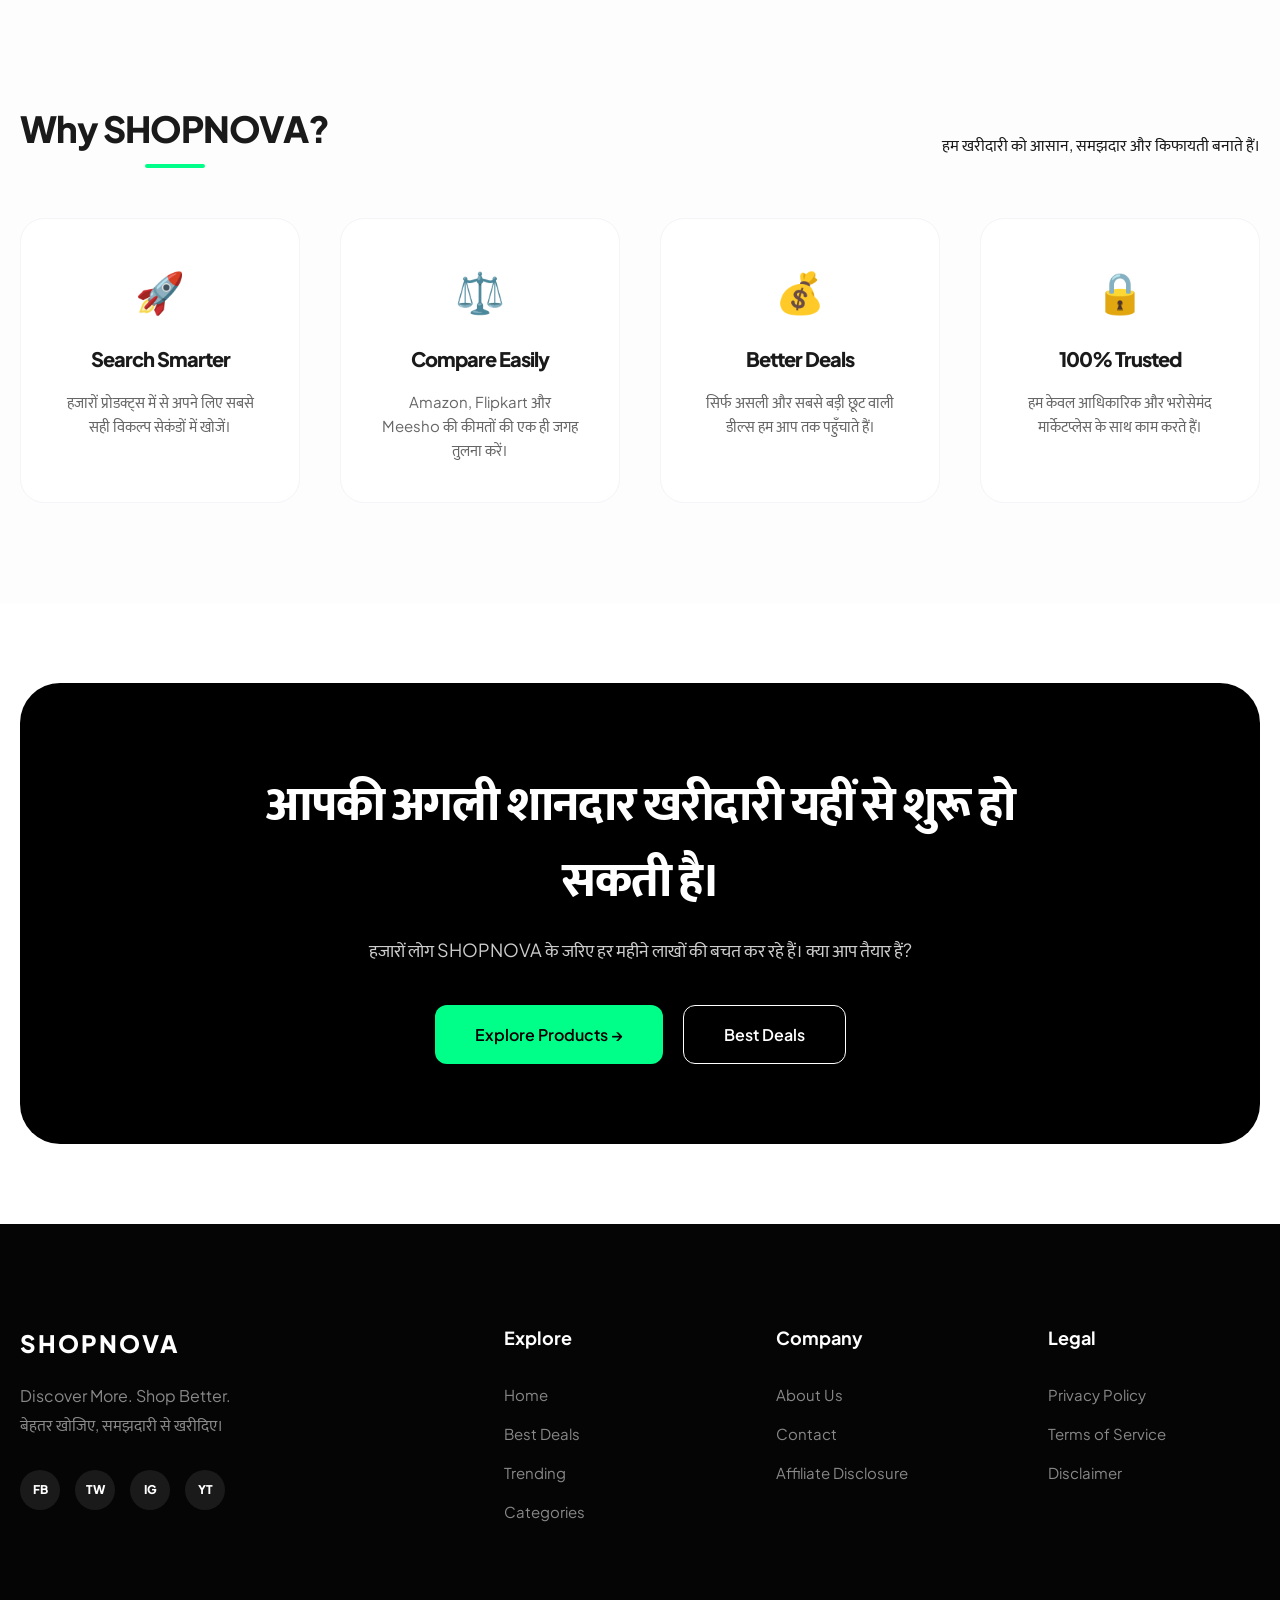
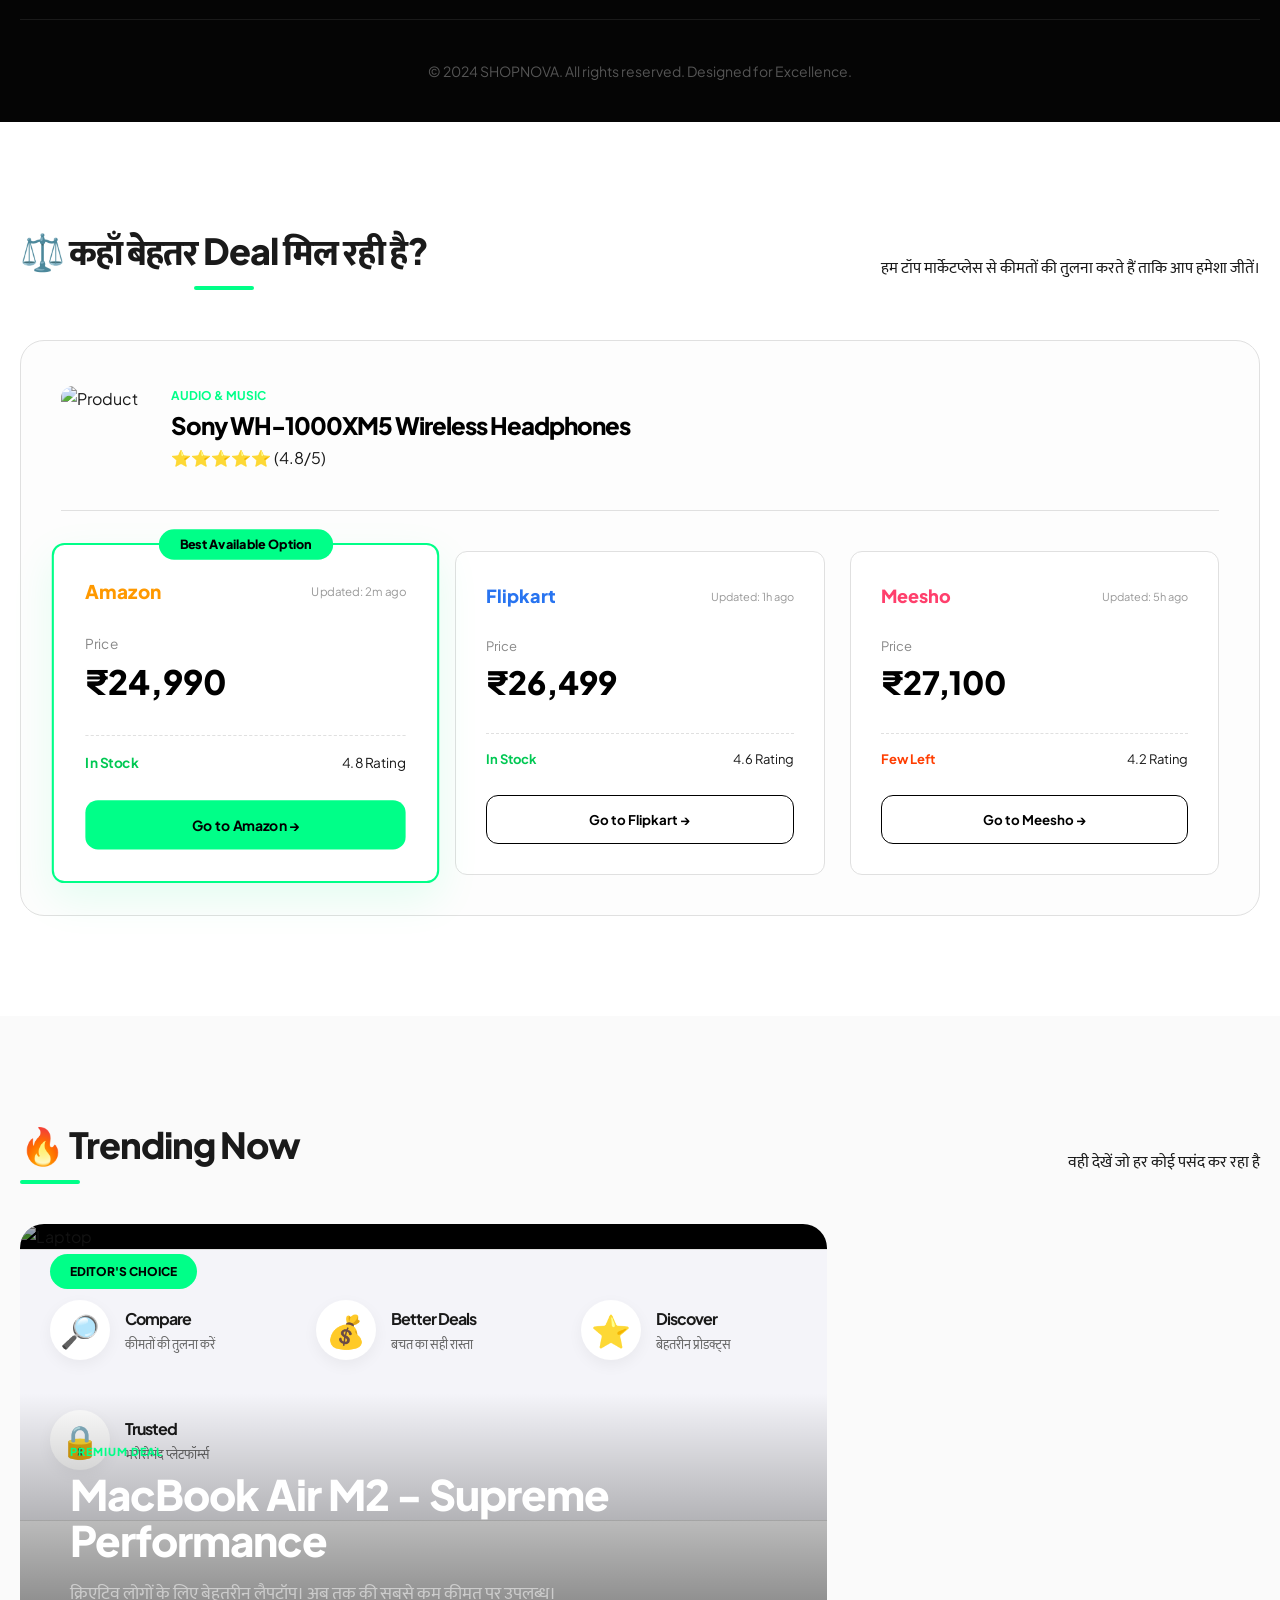
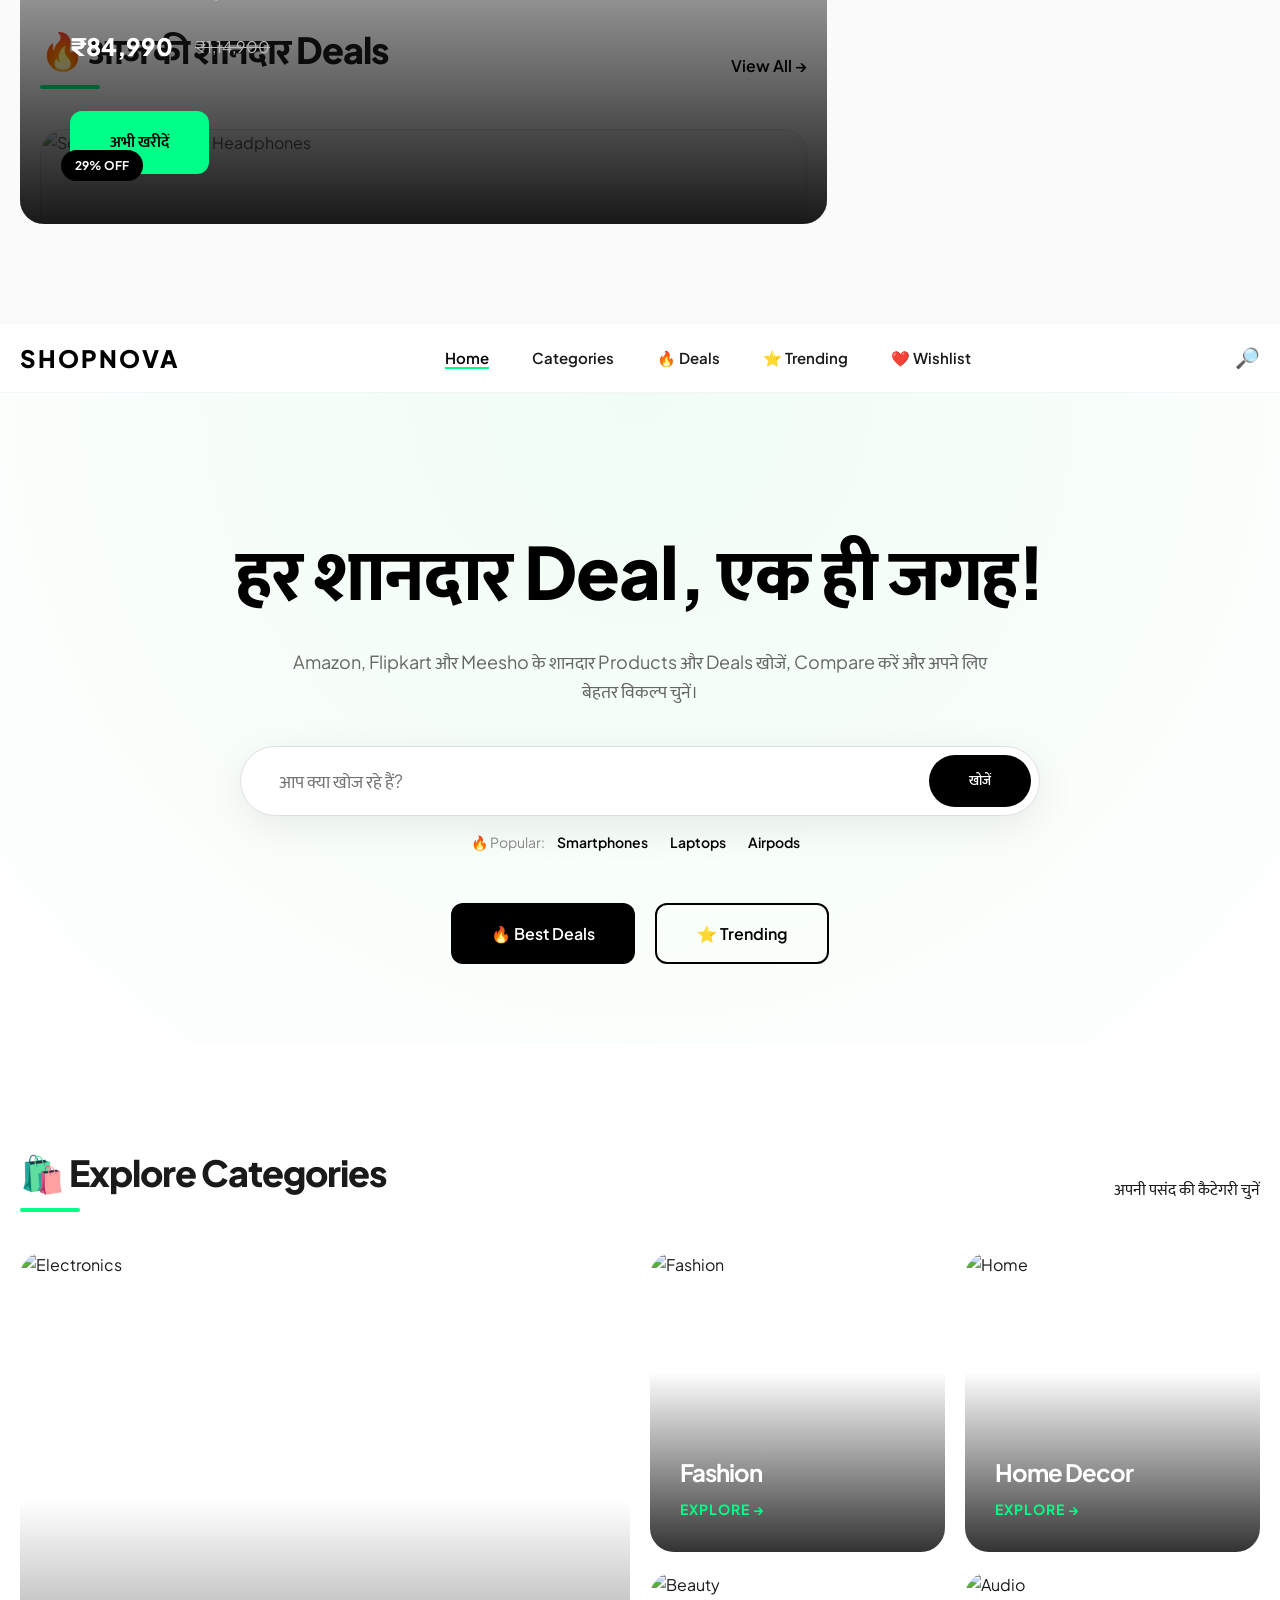
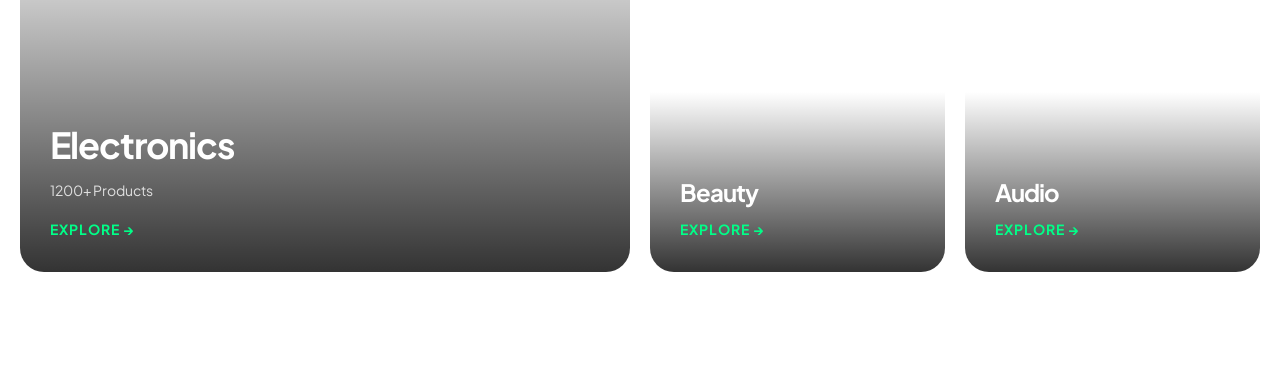
==== index.html @ fec2b38c "Update index.html <!-- यह लाइन आपकी वेबसाइट का दिमाग चालू कर देगी -->     <script src="script.js"><" ====
<!DOCTYPE html>
<html lang="hi">
<head>
    <meta charset="UTF-8">
    <meta name="viewport" content="width=device-width, initial-scale=1.0">
    <title>SHOPNOVA | Discover More. Shop Better.</title>
    <link rel="stylesheet" href="style.css">
</head>
<body>
<!-- यह लाइन आपकी वेबसाइट का दिमाग चालू कर देगी -->
    <script src="script.js"></script>

    <script>
        // यह छोटा सा कोड पक्का करेगा कि होमपेज पर प्रोडक्ट्स दिखें
        document.addEventListener('DOMContentLoaded', () => {
            if (typeof loadProducts === 'function') {
                loadProducts('home-deals-grid');
            }
        });
    </script>
    <!-- MOBILE BOTTOM NAVIGATION -->
    <nav class="mobile-bottom-nav">
        <a href="index.html" class="nav-item">
            <span class="nav-icon">🏠</span>
            <span class="nav-label">Home</span>
        </a>
        <a href="search.html" class="nav-item">
            <span class="nav-icon">🔎</span>
            <span class="nav-label">Search</span>
        </a>
        <a href="deals.html" class="nav-item">
            <span class="nav-icon">🔥</span>
            <span class="nav-label">Deals</span>
        </a>
        <a href="wishlist.html" class="nav-item">
            <span class="nav-icon">❤️</span>
            <span class="nav-label">Wishlist</span>
        </a>
        <a href="trending.html" class="nav-item">
            <span class="nav-icon">⭐</span>
            <span class="nav-label">Trending</span>
        </a>
    </nav>
    <!-- SECTION 11: WHY SHOPNOVA -->
    <section class="why-shopnova">
        <div class="container">
            <div class="section-header center">
                <h2 class="section-title">Why SHOPNOVA?</h2>
                <p>हम खरीदारी को आसान, समझदार और किफायती बनाते हैं।</p>
            </div>
            <div class="why-grid">
                <div class="why-card">
                    <div class="why-icon">🚀</div>
                    <h3>Search Smarter</h3>
                    <p>हजारों प्रोडक्ट्स में से अपने लिए सबसे सही विकल्प सेकंडों में खोजें।</p>
                </div>
                <div class="why-card">
                    <div class="why-icon">⚖️</div>
                    <h3>Compare Easily</h3>
                    <p>Amazon, Flipkart और Meesho की कीमतों की एक ही जगह तुलना करें।</p>
                </div>
                <div class="why-card">
                    <div class="why-icon">💰</div>
                    <h3>Better Deals</h3>
                    <p>सिर्फ असली और सबसे बड़ी छूट वाली डील्स हम आप तक पहुँचाते हैं।</p>
                </div>
                <div class="why-card">
                    <div class="why-icon">🔒</div>
                    <h3>100% Trusted</h3>
                    <p>हम केवल आधिकारिक और भरोसेमंद मार्केटप्लेस के साथ काम करते हैं।</p>
                </div>
            </div>
        </div>
    </section>

    <!-- SECTION 12: FINAL CTA -->
    <section class="final-cta">
        <div class="container">
            <div class="cta-box">
                <h2>आपकी अगली शानदार खरीदारी यहीं से शुरू हो सकती है।</h2>
                <p>हजारों लोग SHOPNOVA के जरिए हर महीने लाखों की बचत कर रहे हैं। क्या आप तैयार हैं?</p>
                <div class="cta-buttons">
                    <button class="btn-main mint">Explore Products →</button>
                    <button class="btn-outline white">Best Deals</button>
                </div>
            </div>
        </div>
    </section>

    <!-- SECTION 13: PREMIUM FOOTER -->
    <footer class="premium-footer">
        <div class="container">
            <div class="footer-grid">
                <div class="footer-brand">
                    <div class="logo white">SHOPNOVA</div>
                    <p>Discover More. Shop Better.<br>बेहतर खोजिए, समझदारी से खरीदिए।</p>
                    <div class="social-icons">
                        <span>FB</span> <span>TW</span> <span>IG</span> <span>YT</span>
                    </div>
                </div>
                <div class="footer-column">
                    <h4>Explore</h4>
                    <a href="#">Home</a>
                    <a href="#">Best Deals</a>
                    <a href="#">Trending</a>
                    <a href="#">Categories</a>
                </div>
                <div class="footer-column">
                    <h4>Company</h4>
                    <a href="#">About Us</a>
                    <a href="#">Contact</a>
                    <a href="#">Affiliate Disclosure</a>
                </div>
                <div class="footer-column">
                    <h4>Legal</h4>
                    <a href="#">Privacy Policy</a>
                    <a href="#">Terms of Service</a>
                    <a href="#">Disclaimer</a>
                </div>
            </div>
            <div class="footer-bottom">
                <p>&copy; 2024 SHOPNOVA. All rights reserved. Designed for Excellence.</p>
            </div>
        </div>
    </footer>
    <!-- SECTION 07: SMART COMPARISON -->
    <section class="smart-comparison">
        <div class="container">
            <div class="section-header center">
                <h2 class="section-title">⚖️ कहाँ बेहतर Deal मिल रही है?</h2>
                <p>हम टॉप मार्केटप्लेस से कीमतों की तुलना करते हैं ताकि आप हमेशा जीतें।</p>
            </div>

            <div class="comparison-container">
                <!-- Product Overview -->
                <div class="compare-product-info">
                    <img src="https://images.unsplash.com/photo-1505740420928-5e560c06d30e?auto=format&fit=crop&w=300&q=80" alt="Product">
                    <div class="info-details">
                        <span class="category-tag">Audio & Music</span>
                        <h3>Sony WH-1000XM5 Wireless Headphones</h3>
                        <div class="rating-stars">⭐⭐⭐⭐⭐ (4.8/5)</div>
                    </div>
                </div>

                <!-- Marketplace Comparison Cards -->
                <div class="comparison-grid">
                    
                    <!-- Amazon - The Best Deal -->
                    <div class="compare-card best-value">
                        <div class="winner-badge">Best Available Option</div>
                        <div class="marketplace-header">
                            <span class="m-logo amazon">Amazon</span>
                            <span class="last-updated">Updated: 2m ago</span>
                        </div>
                        <div class="compare-price">
                            <span class="price-label">Price</span>
                            <span class="value">₹24,990</span>
                        </div>
                        <div class="compare-status">
                            <span class="status available">In Stock</span>
                            <span class="rating">4.8 Rating</span>
                        </div>
                        <button class="btn-compare">Go to Amazon →</button>
                    </div>

                    <!-- Flipkart -->
                    <div class="compare-card">
                        <div class="marketplace-header">
                            <span class="m-logo flipkart">Flipkart</span>
                            <span class="last-updated">Updated: 1h ago</span>
                        </div>
                        <div class="compare-price">
                            <span class="price-label">Price</span>
                            <span class="value">₹26,499</span>
                        </div>
                        <div class="compare-status">
                            <span class="status available">In Stock</span>
                            <span class="rating">4.6 Rating</span>
                        </div>
                        <button class="btn-compare outline">Go to Flipkart →</button>
                    </div>

                    <!-- Meesho/Other -->
                    <div class="compare-card">
                        <div class="marketplace-header">
                            <span class="m-logo meesho">Meesho</span>
                            <span class="last-updated">Updated: 5h ago</span>
                        </div>
                        <div class="compare-price">
                            <span class="price-label">Price</span>
                            <span class="value">₹27,100</span>
                        </div>
                        <div class="compare-status">
                            <span class="status out-of-stock">Few Left</span>
                            <span class="rating">4.2 Rating</span>
                        </div>
                        <button class="btn-compare outline">Go to Meesho →</button>
                    </div>

                </div>
            </div>
        </div>
    </section>
    <!-- SECTION 06: TRENDING EXPERIENCE -->
    <section class="trending-experience">
        <div class="container">
            <div class="section-header">
                <h2 class="section-title">🔥 Trending Now</h2>
                <p>वही देखें जो हर कोई पसंद कर रहा है</p>
            </div>

            <div class="trending-layout">
                <!-- Large Feature Product -->
                <div class="trend-hero">
                    <div class="trend-badge">Editor's Choice</div>
                    <img src="https://images.unsplash.com/photo-1593642632823-8f785ba67e45?auto=format&fit=crop&w=800&q=80" alt="Laptop">
                    <div class="trend-hero-content">
                        <span class="platform-tag" style="color: var(--mint);">Premium Deal</span>
                        <h3>MacBook Air M2 - Supreme Performance</h3>
                        <p>क्रिएटिव लोगों के लिए बेहतरीन लैपटॉप। अब तक की सबसे कम कीमत पर उपलब्ध।</p>
                        <div class="pricing">
                            <span class="current-price" style="color: white;">₹84,990</span>
                            <span class="old-price" style="color: #bbb; text-decoration: line-through; margin-left: 10px;">₹1,14,900</span>
                        </div>
                        <button class="btn-main" style="background: var(--mint); color: var(--black); margin-top: 20px; border:none;">अभी खरीदें</button>
                    </div>
    <!-- SECTION 03: TRUST STRIP -->
    <section class="trust-strip">
        <div class="container trust-grid">
            <div class="trust-item">
                <span class="trust-icon">🔎</span>
                <div class="trust-text">
                    <h3>Compare</h3>
                    <p>कीमतों की तुलना करें</p>
                </div>
            </div>
            <div class="trust-item">
                <span class="trust-icon">💰</span>
                <div class="trust-text">
                    <h3>Better Deals</h3>
                    <p>बचत का सही रास्ता</p>
                </div>
            </div>
            <div class="trust-item">
                <span class="trust-icon">⭐</span>
                <div class="trust-text">
                    <h3>Discover</h3>
                    <p>बेहतरीन प्रोडक्ट्स</p>
                </div>
            </div>
            <div class="trust-item">
                <span class="trust-icon">🔒</span>
                <div class="trust-text">
                    <h3>Trusted</h3>
                    <p>भरोसेमंद प्लेटफॉर्म्स</p>
                </div>
            </div>
        </div>
    </section>

    <!-- SECTION 04: TODAY'S DEALS -->
    <section class="deals-section">
        <div class="container">
            <div class="section-header">
                <h2 class="section-title">🔥 आज की शानदार Deals</h2>
                <a href="#" class="view-all">View All →</a>
            </div>
            
            <div class="pr<div class="product-grid" id="home-deals-grid"></div>">
                <!-- Demo Product Card 1 -->
                <div class="product-card">
                    <div class="product-badge">60% OFF</div>
                    <div class="product-img">
                        <img src="https://images.unsplash.com/photo-1523275335684-37898b6baf30?auto=format&fit=crop&w=400&q=80" alt="Watch">
                        <button class="wishlist-btn">❤️</button>
                    </div>
                    <div class="product-info">
                        <span class="platform-tag">Amazon</span>
                        <h3 class="product-name">Premium Minimalist Watch</h3>
                        <div class="pricing">
                            <span class="current-price">₹1,499</span>
                            <span class="old-price">₹3,999</span>
                        </div>
                        <button class="deal-cta">View Deal</button>
                    </div>
                </div>

                <!-- Demo Product Card 2 -->
                <div class="product-card">
                    <div class="product-badge">45% OFF</div>
                    <div class="product-img">
                        <img src="https://images.unsplash.com/photo-1505740420928-5e560c06d30e?auto=format&fit=crop&w=400&q=80" alt="Headphones">
                        <button class="wishlist-btn">❤️</button>
                    </div>
                    <div class="product-info">
                        <span class="platform-tag">Flipkart</span>
                        <h3 class="product-name">Wireless Noise Cancelling Headphones</h3>
                        <div class="pricing">
                            <span class="current-price">₹4,299</span>
                            <span class="old-price">₹8,499</span>
                        </div>
                        <button class="deal-cta">View Deal</button>
                    </div>
                </div>

                <!-- Demo Product Card 3 -->
                <div class="product-card">
                    <div class="product-badge">Top Rated</div>
                    <div class="product-img">
                        <img src="https://images.unsplash.com/photo-1542291026-7eec264c27ff?auto=format&fit=crop&w=400&q=80" alt="Shoes">
                        <button class="wishlist-btn">❤️</button>
                    </div>
                    <div class="product-info">
                        <span class="platform-tag">Meesho</span>
                        <h3 class="product-name">Sport Performance Sneakers</h3>
                        <div class="pricing">
                            <span class="current-price">₹899</span>
                            <span class="old-price">₹1,999</span>
                        </div>
                        <button class="deal-cta">View Deal</button>
                    </div>
                </div>
            </div>
        </div>
    </section>
    <!-- SECTION 01: PREMIUM NAVBAR -->
    <header class="navbar">
        <div class="container nav-wrap">
            <div class="logo">SHOPNOVA</div>
            <nav class="nav-links">
                <a href="#" class="active">Home</a>
                <a href="#">Categories</a>
                <a href="#">🔥 Deals</a>
                <a href="#">⭐ Trending</a>
                <a href="#">❤️ Wishlist</a>
            </nav>
            <div class="nav-right">
                <button class="search-trigger">🔎</button>
            </div>
        </div>
    </header>

    <!-- SECTION 02: CINEMATIC HERO -->
    <section class="hero">
        <div class="container">
            <div class="hero-content">
                <h1 class="hero-headline">हर शानदार Deal, एक ही जगह!</h1>
                <p class="hero-subtext">Amazon, Flipkart और Meesho के शानदार Products और Deals खोजें, Compare करें और अपने लिए बेहतर विकल्प चुनें।</p>
                
                <!-- Intelligent Search Bar -->
                <div class="search-container">
                    <div class="search-bar">
                        <input type="text" placeholder="आप क्या खोज रहे हैं?">
                        <button class="search-btn">खोजें</button>
                    </div>
                    <div class="search-suggestions">
                        <span>🔥 Popular:</span>
                        <a href="#">Smartphones</a>
                        <a href="#">Laptops</a>
                        <a href="#">Airpods</a>
                    </div>
                </div>

                <div class="hero-ctas">
                    <button class="btn-main">🔥 Best Deals</button>
                    <button class="btn-outline">⭐ Trending</button>
                </div>
            </div>
        </div>
        
        <!-- Subtle Visual Element -->
        <div class="hero-visual"></div>
    </section>

</body>
</html>
<!-- SECTION 05: CATEGORY UNIVERSE -->
    <section class="category-universe">
        <div class="container">
            <div class="section-header">
                <h2 class="section-title">🛍️ Explore Categories</h2>
                <p>अपनी पसंद की कैटेगरी चुनें</p>
            </div>

            <div class="category-grid">
                <!-- Category 1: Electronics -->
                <div class="category-tile large">
                    <div class="cat-overlay"></div>
                    <img src="https://images.unsplash.com/photo-1498049794561-7780e7231661?auto=format&fit=crop&w=600&q=80" alt="Electronics">
                    <div class="cat-content">
                        <h3>Electronics</h3>
                        <span class="cat-count">1200+ Products</span>
                        <a href="#" class="cat-link">Explore →</a>
                    </div>
                </div>

                <!-- Category 2: Fashion -->
                <div class="category-tile">
                    <div class="cat-overlay"></div>
                    <img src="https://images.unsplash.com/photo-1445205170230-053b83016050?auto=format&fit=crop&w=600&q=80" alt="Fashion">
                    <div class="cat-content">
                        <h3>Fashion</h3>
                        <a href="#" class="cat-link">Explore →</a>
                    </div>
                </div>

                <!-- Category 3: Home -->
                <div class="category-tile">
                    <div class="cat-overlay"></div>
                    <img src="https://images.unsplash.com/photo-1513694203232-719a280e022f?auto=format&fit=crop&w=600&q=80" alt="Home">
                    <div class="cat-content">
                        <h3>Home Decor</h3>
                        <a href="#" class="cat-link">Explore →</a>
                    </div>
                </div>

                <!-- Category 4: Beauty -->
                <div class="category-tile">
                    <div class="cat-overlay"></div>
                    <img src="https://images.unsplash.com/photo-1522335789203-aabd1fc54bc9?auto=format&fit=crop&w=600&q=80" alt="Beauty">
                    <div class="cat-content">
                        <h3>Beauty</h3>
                        <a href="#" class="cat-link">Explore →</a>
                    </div>
                </div>

                <!-- Category 5: Audio -->
                <div class="category-tile">
                    <div class="cat-overlay"></div>
                    <img src="https://images.unsplash.com/photo-1505740420928-5e560c06d30e?auto=format&fit=crop&w=600&q=80" alt="Audio">
                    <div class="cat-content">
                        <h3>Audio</h3>
                        <a href="#" class="cat-link">Explore →</a>
                    </div>
                </div>
            </div>
        </div>
    </section>
<script src="script.js"></script>
---- style.css ----
/* 👑 SHOPNOVA PREMIUM DESIGN SYSTEM - FOUNDATION */
@import url('https://fonts.googleapis.com/css2?family=Plus+Jakarta+Sans:wght@300;400;600;800&family=Mukta:wght@400;600;700&display=swap');

:root {
    /* Color Palette */
    --black: #000000;
    --white: #FFFFFF;
    --mint: #00FF88; /* Premium Action Color */
    --gray-100: #F4F4F9;
    --gray-200: #E0E0E0;
    --text-main: #1A1A1A;
    
    /* Spacing & Borders */
    --radius-lg: 24px;
    --radius-md: 12px;
    --shadow-premium: 0 20px 50px rgba(0,0,0, 0.05);
    
    /* Animation */
    --transition: all 0.4s cubic-bezier(0.4, 0, 0.2, 1);
}

* {
    margin: 0;
    padding: 0;
    box-sizing: border-box;
    font-family: 'Plus Jakarta Sans', 'Mukta', sans-serif; /* English + Hindi Support */
}

body {
    background-color: var(--white);
    color: var(--text-main);
    line-height: 1.6;
    overflow-x: hidden;
}

/* Premium Typography Scale */
h1, h2, h3 {
    font-weight: 800;
    letter-spacing: -1px;
}

button {
    cursor: pointer;
    border: none;
    transition: var(--transition);
}

/* Global Container */
.container {
    max-width: 1400px;
    margin: 0 auto;
    padding: 0 20px;
}
/* --- SECTION 01: NAVBAR DESIGN --- */
.navbar {
    position: sticky;
    top: 0;
    z-index: 1000;
    background: rgba(255, 255, 255, 0.8);
    backdrop-filter: blur(20px); /* कांच जैसा धुंधला प्रभाव */
    border-bottom: 1px solid var(--gray-100);
    padding: 15px 0;
}

.nav-wrap {
    display: flex;
    justify-content: space-between;
    align-items: center;
}

.logo {
    font-size: 24px;
    font-weight: 800;
    letter-spacing: 2px;
    color: var(--black);
}

.nav-links a {
    text-decoration: none;
    color: var(--text-main);
    font-weight: 600;
    margin: 0 20px;
    font-size: 15px;
    transition: var(--transition);
}

.nav-links a:hover {
    color: var(--mint);
}

.nav-links a.active {
    color: var(--black);
    border-bottom: 2px solid var(--mint);
}

.search-trigger {
    background: none;
    font-size: 20px;
}

/* --- SECTION 02: CINEMATIC HERO DESIGN --- */
.hero {
    padding: 120px 0 80px 0;
    text-align: center;
    background: radial-gradient(circle at top, #f0fdf4 0%, #ffffff 100%);
    position: relative;
}

.hero-headline {
    font-size: clamp(40px, 8vw, 72px); /* Responsive Typography */
    margin-bottom: 20px;
    color: var(--black);
}

.hero-subtext {
    font-size: 18px;
    color: #666;
    max-width: 700px;
    margin: 0 auto 40px auto;
}

/* Intelligent Search Bar */
.search-container {
    max-width: 800px;
    margin: 0 auto;
}

.search-bar {
    display: flex;
    background: var(--white);
    padding: 8px;
    border-radius: 100px;
    box-shadow: 0 10px 40px rgba(0,0,0,0.08);
    border: 1px solid var(--gray-200);
}

.search-bar input {
    flex: 1;
    border: none;
    padding: 0 30px;
    font-size: 18px;
    outline: none;
    border-radius: 100px;
}

.search-btn {
    background: var(--black);
    color: var(--white);
    padding: 15px 40px;
    border-radius: 100px;
    font-weight: 600;
}

.search-btn:hover {
    background: var(--mint);
    color: var(--black);
}

.search-suggestions {
    margin-top: 15px;
    font-size: 14px;
}

.search-suggestions span { color: #888; }

.search-suggestions a {
    color: var(--black);
    text-decoration: none;
    margin: 0 10px;
    font-weight: 600;
}

.hero-ctas {
    margin-top: 50px;
    display: flex;
    justify-content: center;
    gap: 20px;
}

.btn-main {
    background: var(--black);
    color: var(--white);
    padding: 18px 40px;
    border-radius: var(--radius-md);
    font-size: 16px;
    font-weight: 600;
}

.btn-outline {
    background: transparent;
    color: var(--black);
    border: 2px solid var(--black);
    padding: 18px 40px;
    border-radius: var(--radius-md);
    font-size: 16px;
    font-weight: 600;
}

.btn-main:hover { transform: scale(1.05); }
.btn-outline:hover { background: var(--black); color: var(--white); }
/* --- SECTION 03: TRUST STRIP DESIGN --- */
.trust-strip {
    background: var(--gray-100);
    padding: 40px 0;
    border-top: 1px solid var(--gray-200);
    border-bottom: 1px solid var(--gray-200);
}

.trust-grid {
    display: grid;
    grid-template-columns: repeat(auto-fit, minmax(200px, 1fr));
    gap: 30px;
}

.trust-item {
    display: flex;
    align-items: center;
    gap: 15px;
    padding: 10px;
}

.trust-icon {
    font-size: 32px;
    background: var(--white);
    width: 60px;
    height: 60px;
    display: flex;
    align-items: center;
    justify-content: center;
    border-radius: 50%;
    box-shadow: 0 5px 15px rgba(0,0,0,0.05);
}

.trust-text h3 {
    font-size: 16px;
    font-weight: 700;
    margin-bottom: 2px;
}

.trust-text p {
    font-size: 13px;
    color: #666;
}

/* --- SECTION 04: TODAY'S DEALS DESIGN --- */
.deals-section {
    padding: 100px 0;
    background: var(--white);
}

.section-header {
    display: flex;
    justify-content: space-between;
    align-items: flex-end;
    margin-bottom: 50px;
}

.section-title {
    font-size: 36px;
    position: relative;
}

.section-title::after {
    content: '';
    position: absolute;
    bottom: -10px;
    left: 0;
    width: 60px;
    height: 4px;
    background: var(--mint);
    border-radius: 2px;
}

.view-all {
    text-decoration: none;
    color: var(--black);
    font-weight: 600;
    font-size: 16px;
}

.product-grid {
    display: grid;
    grid-template-columns: repeat(auto-fit, minmax(300px, 1fr));
    gap: 30px;
}

/* The Premium Product Card */
.product-card {
    background: var(--white);
    border-radius: var(--radius-lg);
    border: 1px solid var(--gray-200);
    overflow: hidden;
    position: relative;
    transition: var(--transition);
}

.product-card:hover {
    transform: translateY(-10px);
    box-shadow: var(--shadow-premium);
    border-color: transparent;
}

.product-badge {
    position: absolute;
    top: 20px;
    left: 20px;
    background: var(--black);
    color: var(--white);
    padding: 6px 14px;
    border-radius: 100px;
    font-size: 12px;
    font-weight: 700;
    z-index: 2;
}

.product-img {
    height: 280px;
    overflow: hidden;
    position: relative;
    background: #f9f9f9;
}

.product-img img {
    width: 100%;
    height: 100%;
    object-fit: cover;
    transition: var(--transition);
}

.product-card:hover .product-img img {
    transform: scale(1.1);
}

.wishlist-btn {
    position: absolute;
    top: 20px;
    right: 20px;
    background: var(--white);
    width: 40px;
    height: 40px;
    border-radius: 50%;
    display: flex;
    align-items: center;
    justify-content: center;
    box-shadow: 0 5px 10px rgba(0,0,0,0.1);
}

.product-info {
    padding: 25px;
}

.platform-tag {
    font-size: 11px;
    text-transform: uppercase;
    letter-spacing: 1px;
    font-weight: 800;
    color: #888;
    display: block;
    margin-bottom: 10px;
}

.product-name {
    font-size: 20px;
    margin-bottom: 15px;
    height: 56px;
    display: -webkit-box;
    -webkit-line-clamp: 2;
    -webkit-box-orient: vertical;
    overflow: hidden;
}

.pricing {
    display: flex;
    align-items: center;
    gap: 12px;
    margin-bottom: 25px;
}

.current-price {
    font-size: 24px;
    font-weight: 800;
    color: var(--black);
}

.old-price {
    font-size: 16px;
    text-decoration: line-through;
    color: #999;
}

.deal-cta {
    width: 100%;
    background: var(--gray-100);
    color: var(--black);
    padding: 15px;
    border-radius: var(--radius-md);
    font-weight: 700;
    font-size: 15px;
}

.product-card:hover .deal-cta {
    background: var(--mint);
}
/* --- SECTION 05: CATEGORY UNIVERSE DESIGN --- */
.category-universe {
    padding: 100px 0;
    background: var(--white);
}

.category-grid {
    display: grid;
    grid-template-columns: repeat(4, 1fr);
    grid-template-rows: repeat(2, 300px);
    gap: 20px;
}

.category-tile {
    position: relative;
    border-radius: var(--radius-lg);
    overflow: hidden;
    cursor: pointer;
}

/* Make the first tile (Electronics) twice as wide */
.category-tile.large {
    grid-column: span 2;
    grid-row: span 2;
}

.category-tile img {
    width: 100%;
    height: 100%;
    object-fit: cover;
    transition: var(--transition);
}

.cat-overlay {
    position: absolute;
    top: 0;
    left: 0;
    width: 100%;
    height: 100%;
    background: linear-gradient(to top, rgba(0,0,0,0.8) 0%, rgba(0,0,0,0) 60%);
    z-index: 1;
}

.cat-content {
    position: absolute;
    bottom: 30px;
    left: 30px;
    z-index: 2;
    color: var(--white);
}

.cat-content h3 {
    font-size: 24px;
    margin-bottom: 5px;
    font-weight: 700;
}

.category-tile.large .cat-content h3 {
    font-size: 36px;
}

.cat-count {
    display: block;
    font-size: 14px;
    opacity: 0.8;
    margin-bottom: 15px;
}

.cat-link {
    color: var(--mint);
    text-decoration: none;
    font-weight: 700;
    font-size: 14px;
    text-transform: uppercase;
    letter-spacing: 1px;
}

/* Hover Animations */
.category-tile:hover img {
    transform: scale(1.1);
}

.category-tile:hover .cat-link {
    text-decoration: underline;
}

/* Mobile Responsive for Categories */
@media (max-width: 992px) {
    .category-grid {
        grid-template-columns: repeat(2, 1fr);
        grid-template-rows: auto;
    }
    .category-tile.large {
        grid-column: span 2;
        grid-row: span 1;
        height: 350px;
    }
    .category-tile {
        height: 250px;
    }
}
/* --- SECTION 06: TRENDING EXPERIENCE DESIGN --- */
.trending-experience {
    padding: 100px 0;
    background: #fafafa;
}

.trending-layout {
    display: grid;
    grid-template-columns: 2fr 1fr; /* 2 हिस्से मुख्य प्रोडक्ट के लिए, 1 हिस्सा साइड के लिए */
    gap: 30px;
}

/* Large Trend Hero */
.trend-hero {
    position: relative;
    border-radius: var(--radius-lg);
    overflow: hidden;
    height: 600px;
    background: var(--black);
}

.trend-hero img {
    width: 100%;
    height: 100%;
    object-fit: cover;
    opacity: 0.7; /* इमेज को थोड़ा डार्क किया ताकि टेक्स्ट साफ़ दिखे */
    transition: var(--transition);
}

.trend-hero:hover img {
    transform: scale(1.05);
    opacity: 0.5;
}

.trend-badge {
    position: absolute;
    top: 30px;
    left: 30px;
    background: var(--mint);
    color: var(--black);
    padding: 8px 20px;
    border-radius: 100px;
    font-weight: 800;
    font-size: 12px;
    text-transform: uppercase;
    z-index: 2;
}

.trend-hero-content {
    position: absolute;
    bottom: 0;
    left: 0;
    padding: 50px;
    width: 100%;
    background: linear-gradient(to top, rgba(0,0,0,0.9), transparent);
    color: var(--white);
    z-index: 2;
}

.trend-hero-content h3 {
    font-size: 42px;
    margin-bottom: 15px;
    line-height: 1.1;
}

.trend-hero-content p {
    font-size: 18px;
    color: #ccc;
    max-width: 500px;
    margin-bottom: 20px;
}

/* Side Discovery Stack */
.trend-stack {
    display: flex;
    flex-direction: column;
    gap: 20px;
}

.trend-card-mini {
    background: var(--white);
    padding: 15px;
    border-radius: var(--radius-md);
    display: flex;
    gap: 20px;
    align-items: center;
    border: 1px solid var(--gray-200);
    transition: var(--transition);
    height: calc(33.33% - 14px); /* तीन कार्ड्स बराबर फिट करने के लिए */
}

.trend-card-mini:hover {
    transform: translateX(-10px);
    box-shadow: var(--shadow-premium);
    border-color: var(--mint);
}

.trend-card-mini img {
    width: 100px;
    height: 100px;
    border-radius: var(--radius-md);
    object-fit: cover;
}

.trend-mini-info h4 {
    font-size: 16px;
    margin-bottom: 5px;
}

.trend-mini-info .price {
    display: block;
    font-weight: 800;
    color: var(--black);
    margin-bottom: 10px;
}

.view-link {
    text-decoration: none;
    color: var(--mint);
    font-weight: 700;
    font-size: 13px;
}

/* Mobile Responsiveness for Trending */
@media (max-width: 992px) {
    .trending-layout {
        grid-template-columns: 1fr;
    }
    .trend-hero {
        height: 450px;
    }
    .trend-hero-content h3 {
        font-size: 28px;
    }
}
/* --- SECTION 07: SMART COMPARISON DESIGN --- */
.smart-comparison {
    padding: 100px 0;
    background: var(--white);
}

.center { text-align: center; }
.center .section-title::after { left: 50%; transform: translateX(-50%); }

.comparison-container {
    margin-top: 60px;
    background: #fdfdfd;
    border-radius: var(--radius-lg);
    padding: 40px;
    border: 1px solid var(--gray-200);
}

/* Product Info Bar */
.compare-product-info {
    display: flex;
    align-items: center;
    gap: 30px;
    padding-bottom: 40px;
    border-bottom: 1px solid var(--gray-200);
    margin-bottom: 40px;
}

.compare-product-info img {
    width: 80px;
    height: 80px;
    border-radius: var(--radius-md);
    object-fit: cover;
}

.info-details h3 {
    font-size: 24px;
    color: var(--black);
}

.category-tag {
    font-size: 12px;
    font-weight: 700;
    color: var(--mint);
    text-transform: uppercase;
}

/* Comparison Grid & Cards */
.comparison-grid {
    display: grid;
    grid-template-columns: repeat(auto-fit, minmax(300px, 1fr));
    gap: 25px;
}

.compare-card {
    background: var(--white);
    padding: 30px;
    border-radius: var(--radius-md);
    border: 1px solid var(--gray-200);
    position: relative;
    transition: var(--transition);
}

/* The "Best Value" Special Style */
.compare-card.best-value {
    border: 2px solid var(--mint);
    box-shadow: 0 15px 40px rgba(0, 255, 136, 0.1);
    transform: scale(1.05);
    z-index: 2;
}

.winner-badge {
    position: absolute;
    top: -15px;
    left: 50%;
    transform: translateX(-50%);
    background: var(--mint);
    color: var(--black);
    padding: 5px 20px;
    border-radius: 100px;
    font-size: 12px;
    font-weight: 800;
}

.marketplace-header {
    display: flex;
    justify-content: space-between;
    align-items: center;
    margin-bottom: 25px;
}

.m-logo {
    font-weight: 800;
    font-size: 18px;
}
.m-logo.amazon { color: #FF9900; }
.m-logo.flipkart { color: #2874F0; }
.m-logo.meesho { color: #ff3f6c; }

.last-updated {
    font-size: 11px;
    color: #999;
}

.compare-price {
    margin-bottom: 25px;
}

.price-label {
    display: block;
    font-size: 13px;
    color: #888;
}

.compare-price .value {
    font-size: 32px;
    font-weight: 800;
    color: var(--black);
}

.compare-status {
    display: flex;
    justify-content: space-between;
    font-size: 13px;
    margin-bottom: 25px;
    padding-top: 15px;
    border-top: 1px dashed var(--gray-200);
}

.status.available { color: #00C853; font-weight: 700; }
.status.out-of-stock { color: #ff3d00; font-weight: 700; }

.btn-compare {
    width: 100%;
    padding: 15px;
    border-radius: var(--radius-md);
    font-weight: 700;
    background: var(--black);
    color: var(--white);
}

.btn-compare.outline {
    background: transparent;
    border: 1px solid var(--black);
    color: var(--black);
}

.best-value .btn-compare {
    background: var(--mint);
    color: var(--black);
}

/* Mobile Tweak */
@media (max-width: 768px) {
    .compare-card.best-value {
        transform: scale(1);
        margin-bottom: 20px;
    }
    .compare-product-info {
        flex-direction: column;
        text-align: center;
    }
}
/* --- SECTION 11: WHY SHOPNOVA DESIGN --- */
.why-shopnova {
    padding: 100px 0;
    background: #fdfdfd;
}

.why-grid {
    display: grid;
    grid-template-columns: repeat(auto-fit, minmax(250px, 1fr));
    gap: 40px;
    margin-top: 60px;
}

.why-card {
    text-align: center;
    padding: 40px;
    background: var(--white);
    border-radius: var(--radius-lg);
    border: 1px solid var(--gray-100);
    transition: var(--transition);
}

.why-card:hover {
    transform: translateY(-5px);
    box-shadow: var(--shadow-premium);
    border-color: var(--mint);
}

.why-icon {
    font-size: 40px;
    margin-bottom: 20px;
}

.why-card h3 {
    font-size: 20px;
    margin-bottom: 15px;
}

.why-card p {
    font-size: 15px;
    color: #666;
    line-height: 1.6;
}

/* --- SECTION 12: FINAL CTA DESIGN --- */
.final-cta {
    padding: 80px 0;
}

.cta-box {
    background: var(--black);
    padding: 80px 40px;
    border-radius: 40px;
    text-align: center;
    color: var(--white);
}

.cta-box h2 {
    font-size: clamp(30px, 5vw, 48px);
    margin-bottom: 20px;
    max-width: 800px;
    margin-left: auto;
    margin-right: auto;
}

.cta-box p {
    font-size: 18px;
    color: #ccc;
    margin-bottom: 40px;
}

.cta-buttons {
    display: flex;
    justify-content: center;
    gap: 20px;
}

.btn-main.mint {
    background: var(--mint);
    color: var(--black);
}

.btn-outline.white {
    border: 1px solid var(--white);
    color: var(--white);
}

/* --- SECTION 13: PREMIUM FOOTER DESIGN --- */
.premium-footer {
    background: #050505;
    color: var(--white);
    padding: 100px 0 40px 0;
}

.footer-grid {
    display: grid;
    grid-template-columns: 2fr 1fr 1fr 1fr;
    gap: 60px;
    margin-bottom: 80px;
}

.logo.white {
    color: var(--white);
    margin-bottom: 20px;
}

.footer-brand p {
    color: #888;
    line-height: 1.8;
}

.social-icons {
    display: flex;
    gap: 15px;
    margin-top: 30px;
}

.social-icons span {
    width: 40px;
    height: 40px;
    background: #1a1a1a;
    display: flex;
    align-items: center;
    justify-content: center;
    border-radius: 50%;
    font-size: 12px;
    font-weight: 800;
    cursor: pointer;
    transition: var(--transition);
}

.social-icons span:hover {
    background: var(--mint);
    color: var(--black);
}

.footer-column h4 {
    font-size: 18px;
    margin-bottom: 30px;
    position: relative;
}

.footer-column a {
    display: block;
    color: #888;
    text-decoration: none;
    margin-bottom: 15px;
    transition: var(--transition);
    font-size: 15px;
}

.footer-column a:hover {
    color: var(--mint);
    padding-left: 5px;
}

.footer-bottom {
    border-top: 1px solid #1a1a1a;
    padding-top: 40px;
    text-align: center;
    color: #555;
    font-size: 14px;
}

/* Mobile Tweak for Footer */
@media (max-width: 992px) {
    .footer-grid {
        grid-template-columns: repeat(2, 1fr);
    }
}

@media (max-width: 600px) {
    .footer-grid {
        grid-template-columns: 1fr;
        gap: 40px;
    }
    .cta-buttons {
        flex-direction: column;
    }
}
/* --- PRODUCT LISTING PAGE DESIGN --- */

/* 1. Listing Hero */
.listing-hero {
    background: #f8fafc;
    padding: 60px 0;
    border-bottom: 1px solid var(--gray-200);
}

.breadcrumb {
    font-size: 13px;
    color: #888;
    margin-bottom: 15px;
}

.page-title {
    font-size: 48px;
    margin-bottom: 10px;
}

.page-desc {
    color: #666;
    max-width: 600px;
}

/* 2. Listing Layout (Sidebar + Results) */
.listing-layout {
    display: grid;
    grid-template-columns: 280px 1fr; /* साइडबार 280px और बाकी जगह प्रोडक्ट्स के लिए */
    gap: 40px;
    padding: 60px 20px;
}

/* 3. Filters Sidebar */
.filters-sidebar {
    position: sticky;
    top: 100px; /* नेवबार के नीचे चिपका रहेगा */
    height: fit-content;
}

.filter-group {
    margin-bottom: 35px;
    padding-bottom: 25px;
    border-bottom: 1px solid var(--gray-100);
}

.filter-group h4 {
    font-size: 16px;
    margin-bottom: 20px;
    text-transform: uppercase;
    letter-spacing: 1px;
}

.filter-group label {
    display: block;
    font-size: 15px;
    margin-bottom: 12px;
    color: #444;
    cursor: pointer;
    transition: var(--transition);
}

.filter-group label:hover {
    color: var(--mint);
}

.filter-group input {
    margin-right: 10px;
    accent-color: var(--mint); /* चेकबॉक्स का रंग मिंट होगा */
}

/* 4. Results & Sorting Controls */
.results-controls {
    display: flex;
    justify-content: space-between;
    align-items: center;
    margin-bottom: 30px;
    padding-bottom: 20px;
    border-bottom: 1px solid var(--gray-100);
}

.results-controls span {
    font-weight: 600;
    color: #888;
}

.sort-dropdown {
    padding: 10px 20px;
    border-radius: var(--radius-md);
    border: 1px solid var(--gray-200);
    outline: none;
    font-weight: 600;
}

/* 5. Listing Page Responsive */
@media (max-width: 992px) {
    .listing-layout {
        grid-template-columns: 1fr; /* मोबाइल पर साइडबार ऊपर चला जाएगा */
    }
    .filters-sidebar {
        display: none; /* मोबाइल पर हम बाद में फिल्टर को 'Bottom Sheet' बनाएंगे */
    }
    .page-title {
        font-size: 32px;
    }
}
/* --- PRODUCT DETAILS PAGE DESIGN --- */

/* 1. Page Layout */
.product-container {
    display: grid;
    grid-template-columns: 1.2fr 1fr; /* फोटो के लिए थोड़ा ज्यादा स्पेस */
    gap: 60px;
    padding: 60px 20px;
    align-items: start;
}

/* 2. Visuals (Images) */
.product-visuals .main-image-card {
    background: #f9f9f9;
    border-radius: var(--radius-lg);
    padding: 40px;
    border: 1px solid var(--gray-100);
    margin-bottom: 20px;
}

.main-image-card img {
    width: 100%;
    height: auto;
    object-fit: contain;
    mix-blend-mode: multiply; /* सफेद बैकग्राउंड वाली इमेज के लिए बेस्ट */
}

.image-gallery-mini {
    display: flex;
    gap: 15px;
}

.mini-img {
    width: 80px;
    height: 80px;
    border: 2px solid var(--gray-100);
    border-radius: var(--radius-md);
    overflow: hidden;
    cursor: pointer;
}

.mini-img.active {
    border-color: var(--mint);
}

/* 3. Product Info Section */
.platform-badge-large {
    display: inline-block;
    background: #fff8e1;
    color: #ffa000;
    padding: 6px 15px;
    border-radius: 50px;
    font-size: 12px;
    font-weight: 800;
    margin-bottom: 15px;
}

.product-full-name {
    font-size: 32px;
    line-height: 1.2;
    margin-bottom: 15px;
}

.rating-row {
    margin-bottom: 25px;
    font-size: 14px;
}

.price-display-large {
    margin-bottom: 30px;
    display: flex;
    align-items: baseline;
    gap: 15px;
}

.price-display-large .current-price {
    font-size: 42px;
    font-weight: 800;
}

.discount-percent {
    color: #00C853;
    font-weight: 700;
}

.product-short-desc {
    font-size: 16px;
    color: #555;
    margin-bottom: 30px;
    line-height: 1.7;
}

/* 4. Highlights Box */
.product-highlights {
    background: var(--gray-100);
    padding: 25px;
    border-radius: var(--radius-md);
    margin-bottom: 40px;
}

.product-highlights h4 {
    margin-bottom: 15px;
    font-size: 18px;
}

.product-highlights ul {
    list-style: none;
}

.product-highlights li {
    margin-bottom: 10px;
    font-size: 15px;
}

/* 5. CTA Buttons */
.action-buttons-stack {
    display: flex;
    flex-direction: column;
    gap: 15px;
}

.btn-buy-now {
    background: var(--black);
    color: var(--white);
    padding: 20px;
    border-radius: var(--radius-md);
    font-size: 18px;
    font-weight: 700;
}

.btn-buy-now:hover {
    background: var(--mint);
    color: var(--black);
    transform: scale(1.02);
}

.btn-add-wishlist {
    background: var(--white);
    border: 1px solid var(--gray-200);
    padding: 15px;
    border-radius: var(--radius-md);
    font-weight: 600;
}

.update-note {
    font-size: 12px;
    color: #999;
    margin-top: 20px;
}

/* 6. Comparison Table (The Truth Table) */
.price-table-section {
    padding: 60px 20px 100px 20px;
}

.comparison-table {
    margin-top: 30px;
    border: 1px solid var(--gray-100);
    border-radius: var(--radius-lg);
    overflow: hidden;
}

.table-row {
    display: grid;
    grid-template-columns: 1fr 1fr 1.5fr 1fr;
    padding: 20px 30px;
    align-items: center;
    border-bottom: 1px solid var(--gray-100);
    background: var(--white);
}

.table-row.header {
    background: var(--gray-100);
    font-weight: 700;
    font-size: 14px;
    text-transform: uppercase;
    color: #888;
}

.table-row.best {
    background: #f0fff4;
}

.m-logo { font-weight: 800; font-size: 18px; }
.m-price { font-weight: 800; font-size: 20px; }
.m-btn {
    padding: 10px 20px;
    background: var(--black);
    color: var(--white);
    text-decoration: none;
    border-radius: 50px;
    text-align: center;
    font-size: 14px;
    font-weight: 700;
}

.m-btn.outline {
    background: transparent;
    border: 1px solid var(--black);
    color: var(--black);
}

/* Mobile Responsiveness */
@media (max-width: 992px) {
    .product-container {
        grid-template-columns: 1fr;
    }
    .table-row {
        grid-template-columns: 1fr 1fr;
        gap: 15px;
    }
    .table-row span:nth-child(n+3) {
        display: none; /* मोबाइल पर सिर्फ स्टोर और प्राइस दिखाएं */
    }
}
/* --- SEARCH RESULTS PAGE DESIGN --- */

/* 1. Search Header Area */
.search-header-area {
    background: linear-gradient(180deg, #f8fafc 0%, #ffffff 100%);
    padding: 80px 0 40px 0;
    border-bottom: 1px solid var(--gray-100);
}

.search-label {
    font-size: 14px;
    font-weight: 700;
    color: var(--mint);
    text-transform: uppercase;
    letter-spacing: 1px;
    margin-bottom: 10px;
}

.search-query {
    font-size: clamp(32px, 5vw, 48px);
    margin-bottom: 30px;
    color: var(--black);
}

/* 2. Suggestion Chips (Intelligent Suggestions) */
.suggestion-chips {
    display: flex;
    flex-wrap: wrap;
    align-items: center;
    gap: 12px;
}

.suggestion-chips span {
    font-size: 14px;
    font-weight: 600;
    color: #888;
}

.chip {
    padding: 8px 20px;
    background: var(--white);
    border: 1px solid var(--gray-200);
    border-radius: 100px;
    text-decoration: none;
    color: var(--text-main);
    font-size: 14px;
    font-weight: 600;
    transition: var(--transition);
}

.chip:hover {
    border-color: var(--mint);
    background: #f0fdf4;
    transform: translateY(-2px);
}

/* 3. Search Controls (Filters & Sorting) */
.search-layout {
    padding-top: 40px;
}

.search-controls {
    display: flex;
    justify-content: space-between;
    align-items: center;
    margin-bottom: 40px;
    flex-wrap: wrap;
    gap: 20px;
}

.filter-pills {
    display: flex;
    gap: 10px;
    overflow-x: auto; /* मोबाइल पर स्क्रॉल होगा */
    padding-bottom: 5px;
}

.pill {
    white-space: nowrap;
    padding: 10px 20px;
    background: #f1f5f9;
    border: none;
    border-radius: var(--radius-md);
    font-size: 14px;
    font-weight: 700;
    color: #475569;
    transition: var(--transition);
}

.pill.active {
    background: var(--black);
    color: var(--white);
}

.pill:hover:not(.active) {
    background: var(--gray-200);
}

.search-sort select {
    padding: 10px 15px;
    border-radius: var(--radius-md);
    border: 1px solid var(--gray-200);
    font-weight: 600;
    outline: none;
}

/* 4. Search Load More */
.load-more-container {
    text-align: center;
    padding: 60px 0;
}

.btn-load-more {
    background: var(--white);
    border: 2px solid var(--black);
    padding: 15px 40px;
    border-radius: var(--radius-md);
    font-weight: 800;
    transition: var(--transition);
}

.btn-load-more:hover {
    background: var(--black);
    color: var(--white);
}

/* Mobile Tweak for Search */
@media (max-width: 768px) {
    .search-header-area { padding: 40px 0; }
    .search-query { font-size: 28px; }
    .search-controls { flex-direction: column; align-items: flex-start; }
    .filter-pills { width: 100%; }
}
/* --- WISHLIST PAGE DESIGN --- */

/* 1. Wishlist Hero */
.wishlist-hero {
    background: #fffafa; /* हल्का सा गुलाबी शेड */
    padding: 80px 0 40px 0;
    border-bottom: 1px solid var(--gray-100);
    text-align: center;
}

.wishlist-hero .page-title {
    font-size: clamp(32px, 5vw, 48px);
    color: var(--black);
    margin-bottom: 10px;
}

/* 2. Remove Button (The X icon) */
.remove-wishlist {
    position: absolute;
    top: 15px;
    right: 15px;
    background: rgba(255, 255, 255, 0.9);
    border: none;
    width: 35px;
    height: 35px;
    border-radius: 50%;
    display: flex;
    align-items: center;
    justify-content: center;
    font-size: 14px;
    cursor: pointer;
    z-index: 5;
    transition: var(--transition);
    box-shadow: 0 4px 10px rgba(0,0,0,0.1);
}

.remove-wishlist:hover {
    background: #ff4757; /* लाल रंग हटाने के लिए */
    color: var(--white);
    transform: rotate(90deg); /* घूमने वाला एनीमेशन */
}

/* 3. Empty State Design */
.wishlist-empty {
    text-align: center;
    padding: 100px 0;
}

.empty-icon {
    font-size: 80px;
    margin-bottom: 20px;
    animation: heartbeat 1.5s infinite; /* दिल धड़कने का एनीमेशन */
}

@keyframes heartbeat {
    0% { transform: scale(1); }
    50% { transform: scale(1.1); }
    100% { transform: scale(1); }
}

.wishlist-empty h2 {
    font-size: 28px;
    margin-bottom: 15px;
}

.wishlist-empty p {
    color: #666;
    margin-bottom: 30px;
}

.wishlist-empty .btn-main {
    display: inline-block;
    text-decoration: none;
    padding: 18px 40px;
}

/* 4. Responsive Wishlist */
@media (max-width: 768px) {
    .wishlist-hero { padding: 40px 0; }
    .wishlist-layout { padding: 40px 20px; }
}
/* --- 🔥 DEALS PAGE PREMIUM DESIGN --- */

/* 1. Deals Hero Section */
.deals-hero-area {
    background: var(--black); /* डार्क और प्रीमियम लुक */
    padding: 100px 0;
    text-align: center;
    color: var(--white);
}

.live-tag {
    display: inline-block;
    background: rgba(0, 255, 136, 0.1);
    color: var(--mint);
    padding: 6px 15px;
    border-radius: 50px;
    font-size: 12px;
    font-weight: 800;
    margin-bottom: 20px;
    border: 1px solid var(--mint);
    animation: pulse-mint 2s infinite; /* चमकने वाला एनीमेशन */
}

@keyframes pulse-mint {
    0% { box-shadow: 0 0 0 0 rgba(0, 255, 136, 0.4); }
    70% { box-shadow: 0 0 0 10px rgba(0, 255, 136, 0); }
    100% { box-shadow: 0 0 0 0 rgba(0, 255, 136, 0); }
}

.deals-hero-area .page-title {
    font-size: clamp(32px, 6vw, 56px);
    margin-bottom: 15px;
    color: var(--white);
}

.deals-hero-area p {
    color: #888;
    max-width: 600px;
    margin: 0 auto;
}

/* 2. Sticky Filter Bar */
.deals-filter-sticky {
    position: sticky;
    top: 70px; /* नेवबार के ठीक नीचे */
    background: rgba(255, 255, 255, 0.9);
    backdrop-filter: blur(10px);
    z-index: 900;
    padding: 15px 0;
    border-bottom: 1px solid var(--gray-200);
}

.filter-scroll {
    display: flex;
    gap: 12px;
    overflow-x: auto; /* मोबाइल पर उंगली से सरकाने के लिए */
    white-space: nowrap;
    scrollbar-width: none; /* स्क्रॉल बार छुपाने के लिए */
}

.filter-scroll::-webkit-scrollbar { display: none; }

.d-filter {
    padding: 10px 22px;
    background: var(--white);
    border: 1px solid var(--gray-200);
    border-radius: 100px;
    font-size: 14px;
    font-weight: 700;
    cursor: pointer;
    transition: var(--transition);
}

.d-filter.active, .d-filter:hover {
    background: var(--black);
    color: var(--white);
    border-color: var(--black);
}

/* 3. Deal Card Enhancements */
.deal-highlight {
    border: 1px solid #ffebee; /* हल्का लाल बॉर्डर */
}

.product-badge.danger {
    background: #FF3D00; /* 'लूट' दिखाने के लिए गहरा लाल */
}

.deal-timer {
    position: absolute;
    bottom: 20px;
    right: 20px;
    background: rgba(255, 61, 0, 0.1);
    color: #FF3D00;
    padding: 4px 10px;
    border-radius: 4px;
    font-size: 11px;
    font-weight: 800;
    z-index: 2;
}

.deals-layout {
    padding: 60px 20px;
}

/* 4. Deal CTA Styling */
.deal-highlight .deal-cta {
    background: #FF3D00;
    color: var(--white);
}

.deal-highlight .deal-cta:hover {
    background: var(--black);
}

/* Responsive Tweak */
@media (max-width: 768px) {
    .deals-hero-area { padding: 60px 20px; }
    .deals-filter-sticky { top: 60px; }
}
/* --- ⭐ TRENDING PAGE PREMIUM DESIGN --- */

/* 1. Trending Hero */
.trending-hero {
    background: #fdfdfd;
    padding: 80px 0 40px 0;
    text-align: center;
}

.trending-badge {
    display: inline-block;
    background: var(--black);
    color: var(--white);
    padding: 5px 15px;
    border-radius: 4px;
    font-size: 11px;
    font-weight: 800;
    letter-spacing: 2px;
    margin-bottom: 20px;
}

/* 2. Rank #1 Pick (The Hero Product) */
.trending-rank-one {
    display: grid;
    grid-template-columns: 1fr 1.2fr;
    gap: 50px;
    background: var(--white);
    border: 1px solid var(--gray-200);
    border-radius: var(--radius-lg);
    overflow: hidden;
    margin-bottom: 60px;
    position: relative;
    padding: 60px;
    align-items: center;
}

.rank-number {
    position: absolute;
    top: -20px;
    left: 20px;
    font-size: 150px;
    font-weight: 900;
    color: rgba(0, 0, 0, 0.05); /* बहुत हल्का नंबर बैकग्राउंड में */
    z-index: 1;
}

.rank-image {
    z-index: 2;
    background: #f9f9f9;
    padding: 20px;
    border-radius: var(--radius-md);
}

.rank-image img {
    width: 100%;
    height: auto;
    object-fit: contain;
}

.rank-details {
    z-index: 2;
}

.trend-stat {
    display: block;
    color: #ff4757;
    font-weight: 700;
    font-size: 14px;
    margin-bottom: 15px;
}

.rank-details h2 {
    font-size: 38px;
    margin-bottom: 20px;
    line-height: 1.2;
}

/* 3. Popular Searches Cloud */
.popular-searches-section {
    margin-bottom: 60px;
    padding: 40px;
    background: var(--gray-100);
    border-radius: var(--radius-md);
}

.popular-searches-section h4 {
    margin-bottom: 20px;
    font-size: 18px;
}

.keyword-cloud {
    display: flex;
    flex-wrap: wrap;
    gap: 10px;
}

.keyword-cloud a {
    background: var(--white);
    padding: 10px 20px;
    border-radius: 50px;
    text-decoration: none;
    color: var(--black);
    font-size: 14px;
    font-weight: 600;
    border: 1px solid var(--gray-200);
    transition: var(--transition);
}

.keyword-cloud a:hover {
    background: var(--mint);
    border-color: var(--mint);
}

/* 4. Trending Grid (Rank 2+) */
.trending-grid-mix {
    display: grid;
    grid-template-columns: repeat(auto-fit, minmax(280px, 1fr));
    gap: 30px;
}

.trend-rank-card {
    position: relative;
    background: var(--white);
    border-radius: var(--radius-md);
    overflow: hidden;
    border: 1px solid var(--gray-200);
    transition: var(--transition);
}

.trend-rank-card:hover {
    transform: translateY(-10px);
    box-shadow: var(--shadow-premium);
}

.rank-tag {
    position: absolute;
    top: 15px;
    left: 15px;
    background: var(--black);
    color: var(--white);
    width: 40px;
    height: 40px;
    display: flex;
    align-items: center;
    justify-content: center;
    border-radius: 50%;
    font-weight: 800;
    font-size: 14px;
    z-index: 2;
}

.trend-rank-card img {
    width: 100%;
    height: 250px;
    object-fit: cover;
}

.trend-info {
    padding: 20px;
}

.trend-info h4 {
    font-size: 18px;
    margin-bottom: 10px;
}

.trend-info .price {
    font-weight: 800;
    color: var(--black);
}

/* Mobile Responsive */
@media (max-width: 992px) {
    .trending-rank-one {
        grid-template-columns: 1fr;
        padding: 40px 20px;
    }
    .rank-number {
        font-size: 80px;
        top: 10px;
    }
}
/* --- 📱 MOBILE BOTTOM NAVIGATION DESIGN --- */

/* 1. Hide on Desktop (By default) */
.mobile-bottom-nav {
    display: none; 
    position: fixed;
    bottom: 0;
    left: 0;
    right: 0;
    background: rgba(255, 255, 255, 0.9); /* प्रीमियम ग्लास लुक */
    backdrop-filter: blur(20px);
    border-top: 1px solid var(--gray-100);
    padding: 10px 0;
    z-index: 2000;
    box-shadow: 0 -5px 20px rgba(0,0,0,0.05);
    justify-content: space-around;
    align-items: center;
}

/* 2. Show only on Mobile */
@media (max-width: 768px) {
    .mobile-bottom-nav {
        display: flex;
    }

    /* मोबाइल पर फुटर के नीचे थोड़ी जगह छोड़ना ताकि बार कंटेंट न ढके */
    body {
        padding-bottom: 80px; 
    }

    /* मोबाइल पर डेस्कटॉप वाली नेवबार को थोड़ा छोटा करना */
    .nav-links {
        display: none; /* मोबाइल पर पुराने लिंक्स हटा दें क्योंकि अब बॉटम नेव है */
    }
}

/* 3. Navigation Item Styles */
.nav-item {
    text-decoration: none;
    display: flex;
    flex-direction: column;
    align-items: center;
    gap: 4px;
    color: #888;
    transition: var(--transition);
    flex: 1;
}

.nav-icon {
    font-size: 20px;
}

.nav-label {
    font-size: 10px;
    font-weight: 700;
    text-transform: uppercase;
    letter-spacing: 0.5px;
}

.nav-item:hover, .nav-item.active {
    color: var(--black);
}

.nav-item:active {
    transform: scale(0.9); /* दबाने पर छोटा होने वाला एनीमेशन (Haptic feel) */
}

/* 4. Special 'Search' Glow in Bottom Nav */
.nav-item[href="search.html"] .nav-icon {
    background: var(--mint);
    width: 40px;
    height: 40px;
    display: flex;
    align-items: center;
    justify-content: center;
    border-radius: 50%;
    color: var(--black);
    margin-top: -20px; /* बीच वाला बटन ऊपर उठा हुआ */
    box-shadow: 0 5px 15px rgba(0, 255, 136, 0.4);
}
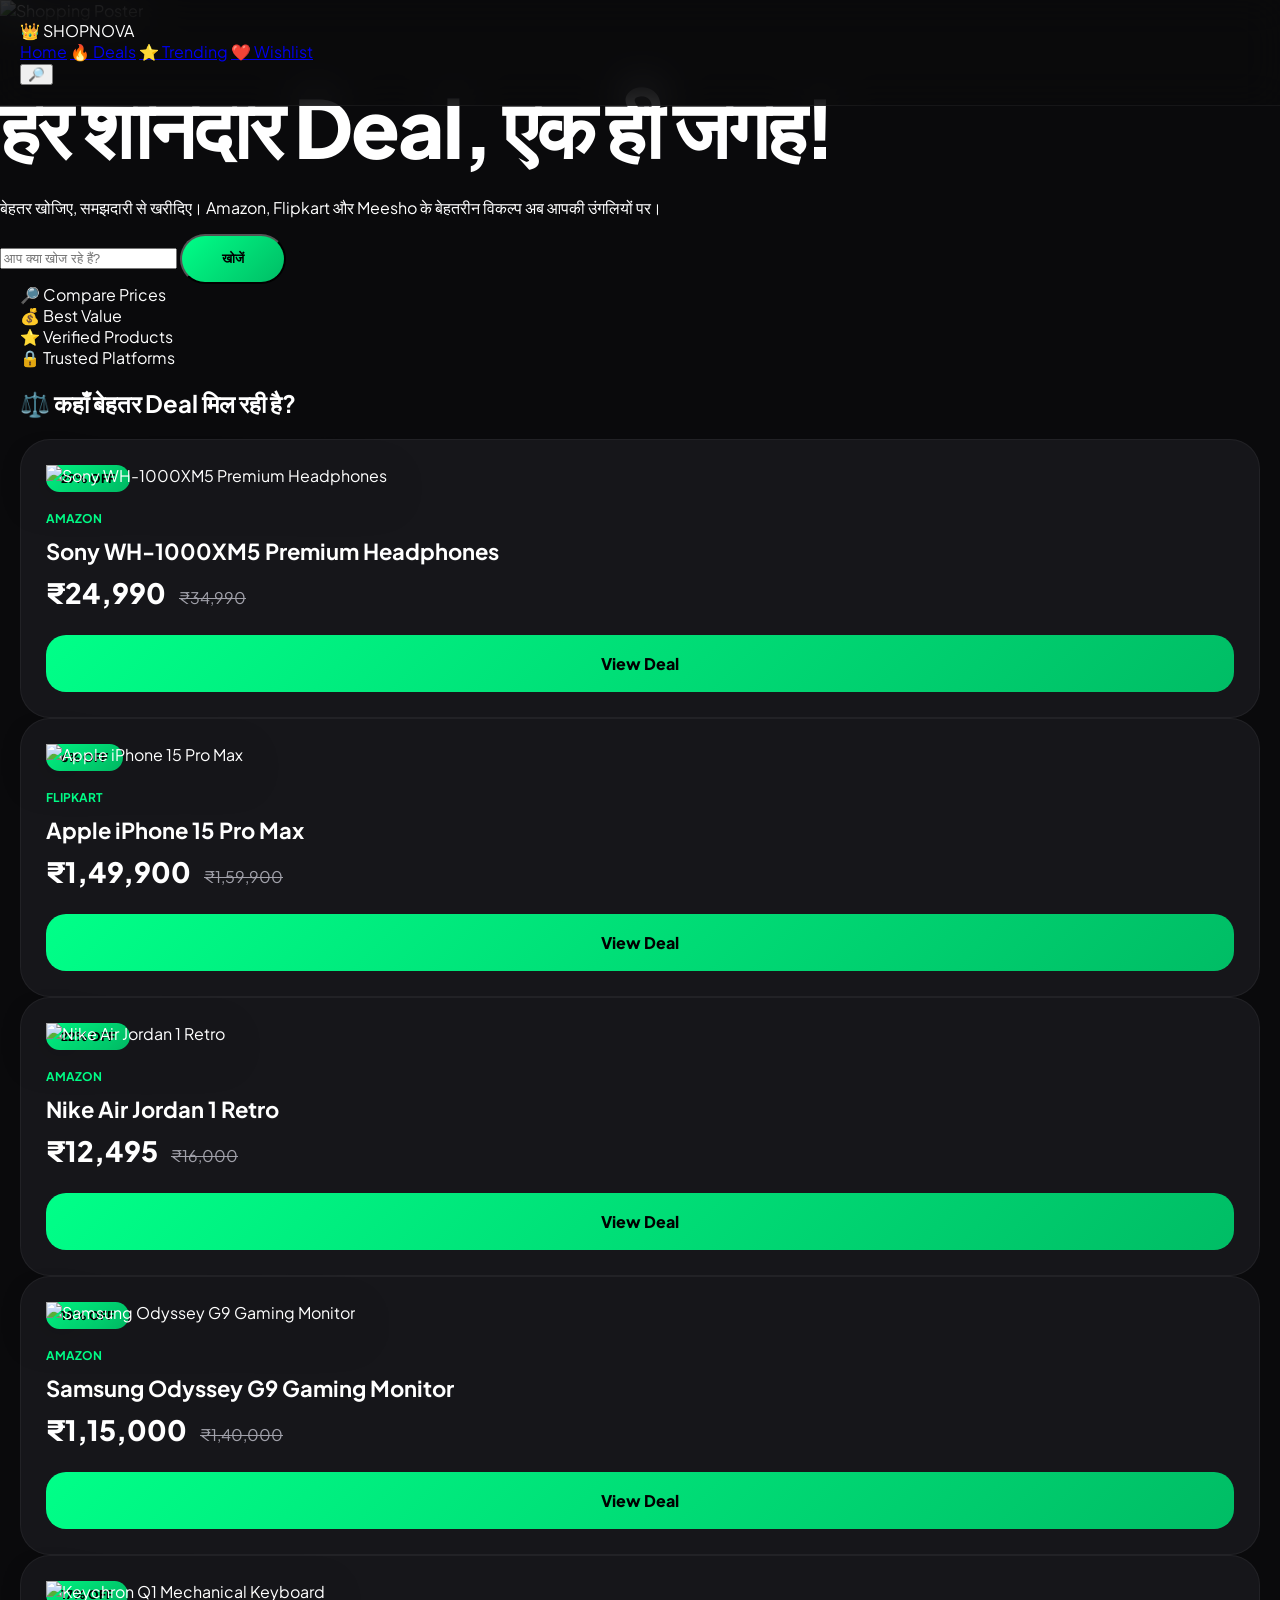
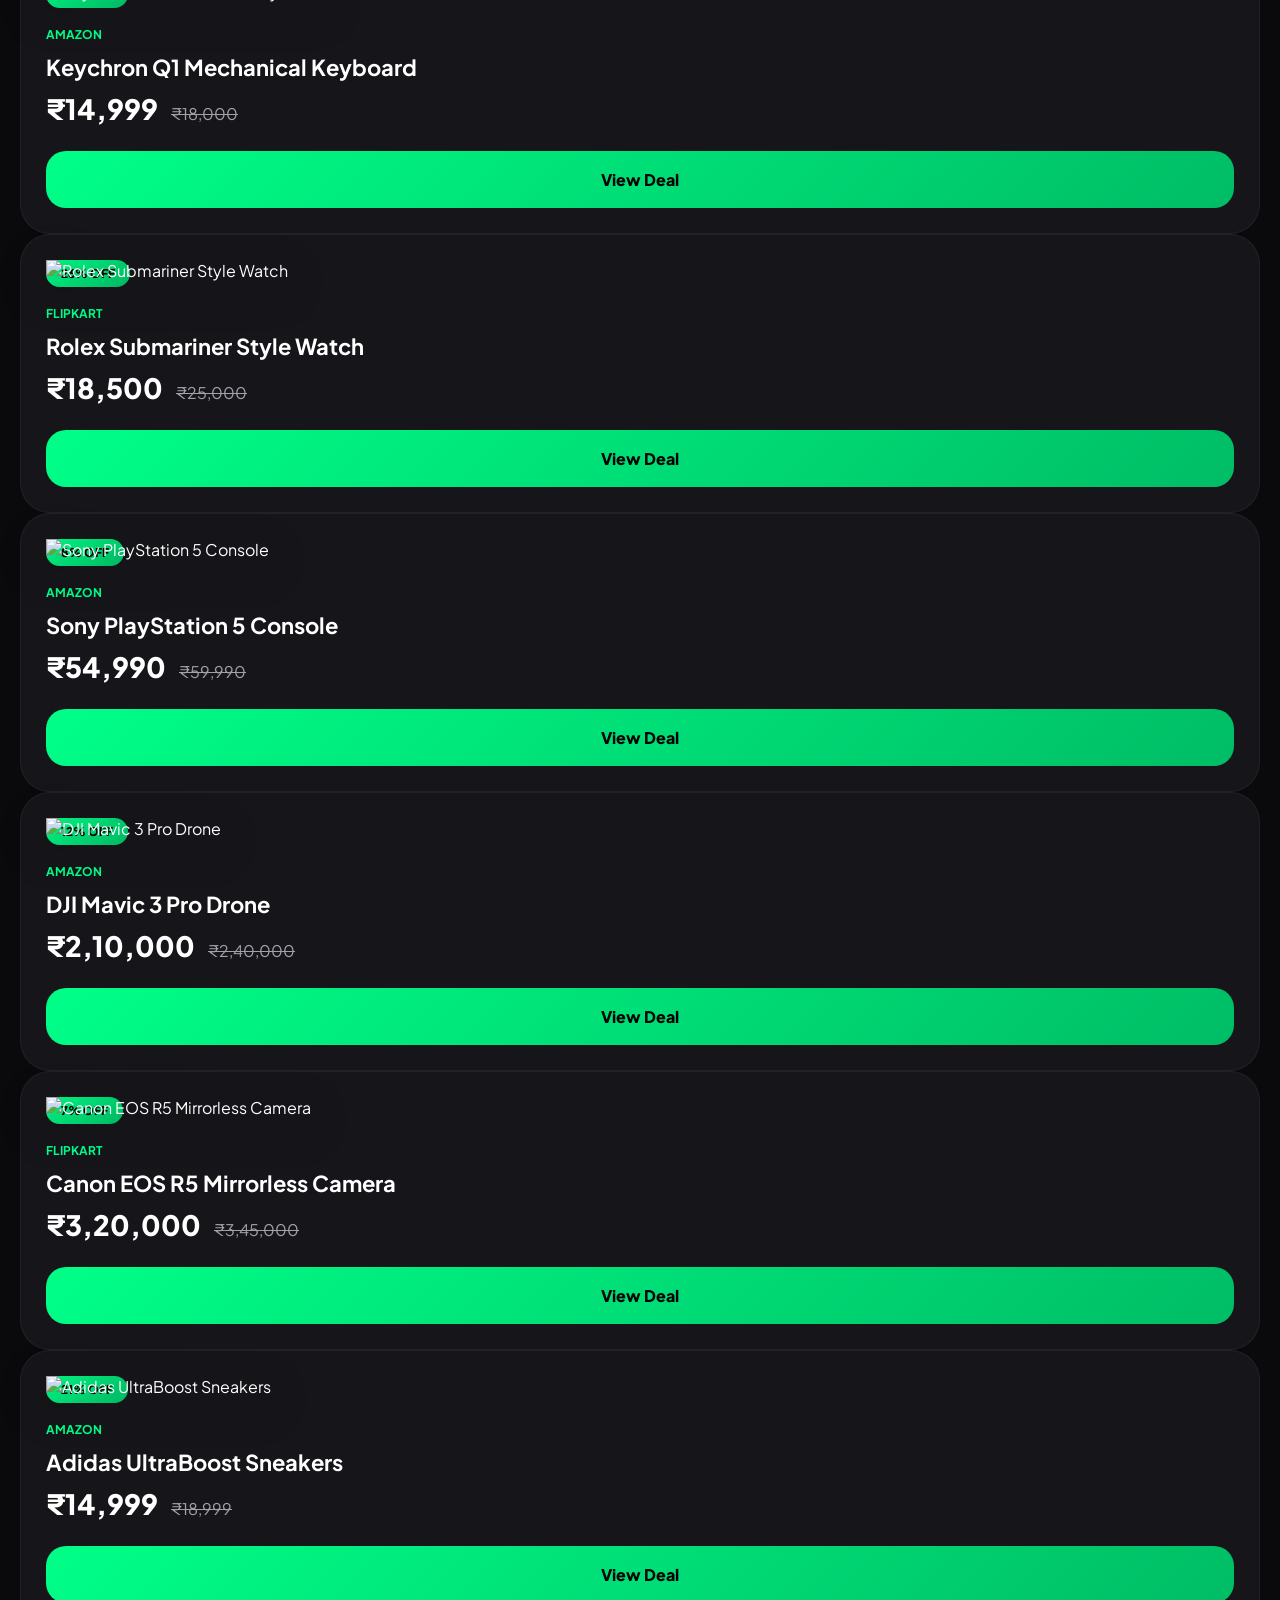
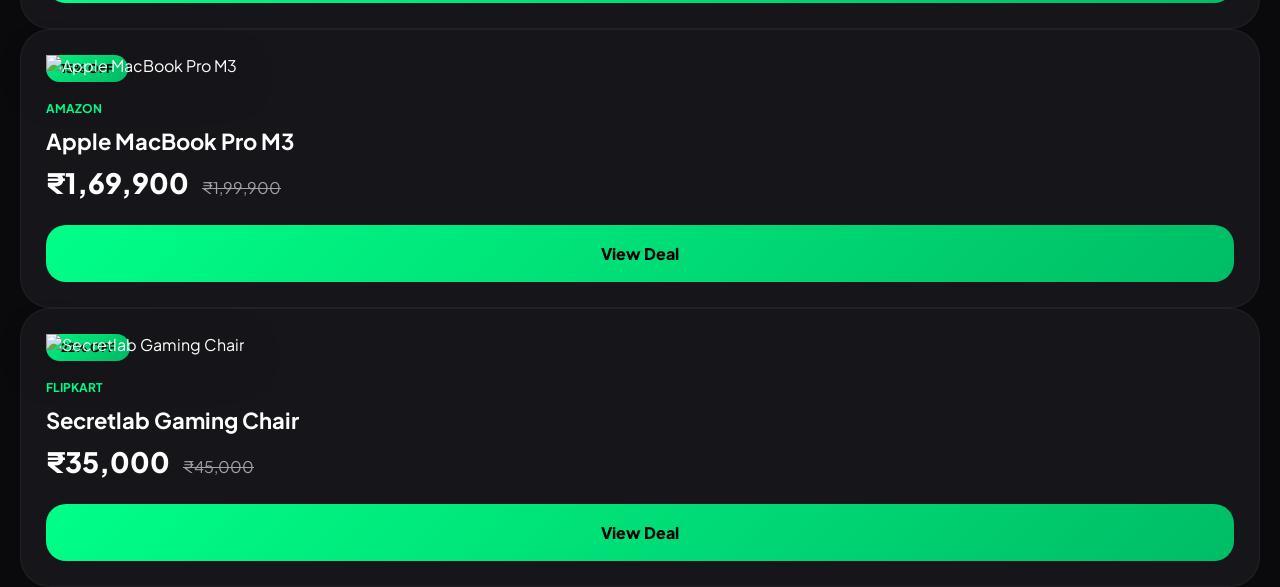
==== commit de596d24: "Update index.html <!DOCTYPE html> <html lang="hi"> <head>     <meta charset="UTF-8">     <meta n" ====
--- a/index.html
+++ b/index.html
@@ -7,332 +7,18 @@
     <link rel="stylesheet" href="style.css">
 </head>
 <body>
-<!-- यह लाइन आपकी वेबसाइट का दिमाग चालू कर देगी -->
-    <script src="script.js"></script>
 
-    <script>
-        // यह छोटा सा कोड पक्का करेगा कि होमपेज पर प्रोडक्ट्स दिखें
-        document.addEventListener('DOMContentLoaded', () => {
-            if (typeof loadProducts === 'function') {
-                loadProducts('home-deals-grid');
-            }
-        });
-    </script>
-    <!-- MOBILE BOTTOM NAVIGATION -->
-    <nav class="mobile-bottom-nav">
-        <a href="index.html" class="nav-item">
-            <span class="nav-icon">🏠</span>
-            <span class="nav-label">Home</span>
-        </a>
-        <a href="search.html" class="nav-item">
-            <span class="nav-icon">🔎</span>
-            <span class="nav-label">Search</span>
-        </a>
-        <a href="deals.html" class="nav-item">
-            <span class="nav-icon">🔥</span>
-            <span class="nav-label">Deals</span>
-        </a>
-        <a href="wishlist.html" class="nav-item">
-            <span class="nav-icon">❤️</span>
-            <span class="nav-label">Wishlist</span>
-        </a>
-        <a href="trending.html" class="nav-item">
-            <span class="nav-icon">⭐</span>
-            <span class="nav-label">Trending</span>
-        </a>
-    </nav>
-    <!-- SECTION 11: WHY SHOPNOVA -->
-    <section class="why-shopnova">
-        <div class="container">
-            <div class="section-header center">
-                <h2 class="section-title">Why SHOPNOVA?</h2>
-                <p>हम खरीदारी को आसान, समझदार और किफायती बनाते हैं।</p>
-            </div>
-            <div class="why-grid">
-                <div class="why-card">
-                    <div class="why-icon">🚀</div>
-                    <h3>Search Smarter</h3>
-                    <p>हजारों प्रोडक्ट्स में से अपने लिए सबसे सही विकल्प सेकंडों में खोजें।</p>
-                </div>
-                <div class="why-card">
-                    <div class="why-icon">⚖️</div>
-                    <h3>Compare Easily</h3>
-                    <p>Amazon, Flipkart और Meesho की कीमतों की एक ही जगह तुलना करें।</p>
-                </div>
-                <div class="why-card">
-                    <div class="why-icon">💰</div>
-                    <h3>Better Deals</h3>
-                    <p>सिर्फ असली और सबसे बड़ी छूट वाली डील्स हम आप तक पहुँचाते हैं।</p>
-                </div>
-                <div class="why-card">
-                    <div class="why-icon">🔒</div>
-                    <h3>100% Trusted</h3>
-                    <p>हम केवल आधिकारिक और भरोसेमंद मार्केटप्लेस के साथ काम करते हैं।</p>
-                </div>
-            </div>
-        </div>
-    </section>
-
-    <!-- SECTION 12: FINAL CTA -->
-    <section class="final-cta">
-        <div class="container">
-            <div class="cta-box">
-                <h2>आपकी अगली शानदार खरीदारी यहीं से शुरू हो सकती है।</h2>
-                <p>हजारों लोग SHOPNOVA के जरिए हर महीने लाखों की बचत कर रहे हैं। क्या आप तैयार हैं?</p>
-                <div class="cta-buttons">
-                    <button class="btn-main mint">Explore Products →</button>
-                    <button class="btn-outline white">Best Deals</button>
-                </div>
-            </div>
-        </div>
-    </section>
-
-    <!-- SECTION 13: PREMIUM FOOTER -->
-    <footer class="premium-footer">
-        <div class="container">
-            <div class="footer-grid">
-                <div class="footer-brand">
-                    <div class="logo white">SHOPNOVA</div>
-                    <p>Discover More. Shop Better.<br>बेहतर खोजिए, समझदारी से खरीदिए।</p>
-                    <div class="social-icons">
-                        <span>FB</span> <span>TW</span> <span>IG</span> <span>YT</span>
-                    </div>
-                </div>
-                <div class="footer-column">
-                    <h4>Explore</h4>
-                    <a href="#">Home</a>
-                    <a href="#">Best Deals</a>
-                    <a href="#">Trending</a>
-                    <a href="#">Categories</a>
-                </div>
-                <div class="footer-column">
-                    <h4>Company</h4>
-                    <a href="#">About Us</a>
-                    <a href="#">Contact</a>
-                    <a href="#">Affiliate Disclosure</a>
-                </div>
-                <div class="footer-column">
-                    <h4>Legal</h4>
-                    <a href="#">Privacy Policy</a>
-                    <a href="#">Terms of Service</a>
-                    <a href="#">Disclaimer</a>
-                </div>
-            </div>
-            <div class="footer-bottom">
-                <p>&copy; 2024 SHOPNOVA. All rights reserved. Designed for Excellence.</p>
-            </div>
-        </div>
-    </footer>
-    <!-- SECTION 07: SMART COMPARISON -->
-    <section class="smart-comparison">
-        <div class="container">
-            <div class="section-header center">
-                <h2 class="section-title">⚖️ कहाँ बेहतर Deal मिल रही है?</h2>
-                <p>हम टॉप मार्केटप्लेस से कीमतों की तुलना करते हैं ताकि आप हमेशा जीतें।</p>
-            </div>
-
-            <div class="comparison-container">
-                <!-- Product Overview -->
-                <div class="compare-product-info">
-                    <img src="https://images.unsplash.com/photo-1505740420928-5e560c06d30e?auto=format&fit=crop&w=300&q=80" alt="Product">
-                    <div class="info-details">
-                        <span class="category-tag">Audio & Music</span>
-                        <h3>Sony WH-1000XM5 Wireless Headphones</h3>
-                        <div class="rating-stars">⭐⭐⭐⭐⭐ (4.8/5)</div>
-                    </div>
-                </div>
-
-                <!-- Marketplace Comparison Cards -->
-                <div class="comparison-grid">
-                    
-                    <!-- Amazon - The Best Deal -->
-                    <div class="compare-card best-value">
-                        <div class="winner-badge">Best Available Option</div>
-                        <div class="marketplace-header">
-                            <span class="m-logo amazon">Amazon</span>
-                            <span class="last-updated">Updated: 2m ago</span>
-                        </div>
-                        <div class="compare-price">
-                            <span class="price-label">Price</span>
-                            <span class="value">₹24,990</span>
-                        </div>
-                        <div class="compare-status">
-                            <span class="status available">In Stock</span>
-                            <span class="rating">4.8 Rating</span>
-                        </div>
-                        <button class="btn-compare">Go to Amazon →</button>
-                    </div>
-
-                    <!-- Flipkart -->
-                    <div class="compare-card">
-                        <div class="marketplace-header">
-                            <span class="m-logo flipkart">Flipkart</span>
-                            <span class="last-updated">Updated: 1h ago</span>
-                        </div>
-                        <div class="compare-price">
-                            <span class="price-label">Price</span>
-                            <span class="value">₹26,499</span>
-                        </div>
-                        <div class="compare-status">
-                            <span class="status available">In Stock</span>
-                            <span class="rating">4.6 Rating</span>
-                        </div>
-                        <button class="btn-compare outline">Go to Flipkart →</button>
-                    </div>
-
-                    <!-- Meesho/Other -->
-                    <div class="compare-card">
-                        <div class="marketplace-header">
-                            <span class="m-logo meesho">Meesho</span>
-                            <span class="last-updated">Updated: 5h ago</span>
-                        </div>
-                        <div class="compare-price">
-                            <span class="price-label">Price</span>
-                            <span class="value">₹27,100</span>
-                        </div>
-                        <div class="compare-status">
-                            <span class="status out-of-stock">Few Left</span>
-                            <span class="rating">4.2 Rating</span>
-                        </div>
-                        <button class="btn-compare outline">Go to Meesho →</button>
-                    </div>
-
-                </div>
-            </div>
-        </div>
-    </section>
-    <!-- SECTION 06: TRENDING EXPERIENCE -->
-    <section class="trending-experience">
-        <div class="container">
-            <div class="section-header">
-                <h2 class="section-title">🔥 Trending Now</h2>
-                <p>वही देखें जो हर कोई पसंद कर रहा है</p>
-            </div>
-
-            <div class="trending-layout">
-                <!-- Large Feature Product -->
-                <div class="trend-hero">
-                    <div class="trend-badge">Editor's Choice</div>
-                    <img src="https://images.unsplash.com/photo-1593642632823-8f785ba67e45?auto=format&fit=crop&w=800&q=80" alt="Laptop">
-                    <div class="trend-hero-content">
-                        <span class="platform-tag" style="color: var(--mint);">Premium Deal</span>
-                        <h3>MacBook Air M2 - Supreme Performance</h3>
-                        <p>क्रिएटिव लोगों के लिए बेहतरीन लैपटॉप। अब तक की सबसे कम कीमत पर उपलब्ध।</p>
-                        <div class="pricing">
-                            <span class="current-price" style="color: white;">₹84,990</span>
-                            <span class="old-price" style="color: #bbb; text-decoration: line-through; margin-left: 10px;">₹1,14,900</span>
-                        </div>
-                        <button class="btn-main" style="background: var(--mint); color: var(--black); margin-top: 20px; border:none;">अभी खरीदें</button>
-                    </div>
-    <!-- SECTION 03: TRUST STRIP -->
-    <section class="trust-strip">
-        <div class="container trust-grid">
-            <div class="trust-item">
-                <span class="trust-icon">🔎</span>
-                <div class="trust-text">
-                    <h3>Compare</h3>
-                    <p>कीमतों की तुलना करें</p>
-                </div>
-            </div>
-            <div class="trust-item">
-                <span class="trust-icon">💰</span>
-                <div class="trust-text">
-                    <h3>Better Deals</h3>
-                    <p>बचत का सही रास्ता</p>
-                </div>
-            </div>
-            <div class="trust-item">
-                <span class="trust-icon">⭐</span>
-                <div class="trust-text">
-                    <h3>Discover</h3>
-                    <p>बेहतरीन प्रोडक्ट्स</p>
-                </div>
-            </div>
-            <div class="trust-item">
-                <span class="trust-icon">🔒</span>
-                <div class="trust-text">
-                    <h3>Trusted</h3>
-                    <p>भरोसेमंद प्लेटफॉर्म्स</p>
-                </div>
-            </div>
-        </div>
-    </section>
-
-    <!-- SECTION 04: TODAY'S DEALS -->
-    <section class="deals-section">
-        <div class="container">
-            <div class="section-header">
-                <h2 class="section-title">🔥 आज की शानदार Deals</h2>
-                <a href="#" class="view-all">View All →</a>
-            </div>
-            
-            <div class="pr<div class="product-grid" id="home-deals-grid"></div>">
-                <!-- Demo Product Card 1 -->
-                <div class="product-card">
-                    <div class="product-badge">60% OFF</div>
-                    <div class="product-img">
-                        <img src="https://images.unsplash.com/photo-1523275335684-37898b6baf30?auto=format&fit=crop&w=400&q=80" alt="Watch">
-                        <button class="wishlist-btn">❤️</button>
-                    </div>
-                    <div class="product-info">
-                        <span class="platform-tag">Amazon</span>
-                        <h3 class="product-name">Premium Minimalist Watch</h3>
-                        <div class="pricing">
-                            <span class="current-price">₹1,499</span>
-                            <span class="old-price">₹3,999</span>
-                        </div>
-                        <button class="deal-cta">View Deal</button>
-                    </div>
-                </div>
-
-                <!-- Demo Product Card 2 -->
-                <div class="product-card">
-                    <div class="product-badge">45% OFF</div>
-                    <div class="product-img">
-                        <img src="https://images.unsplash.com/photo-1505740420928-5e560c06d30e?auto=format&fit=crop&w=400&q=80" alt="Headphones">
-                        <button class="wishlist-btn">❤️</button>
-                    </div>
-                    <div class="product-info">
-                        <span class="platform-tag">Flipkart</span>
-                        <h3 class="product-name">Wireless Noise Cancelling Headphones</h3>
-                        <div class="pricing">
-                            <span class="current-price">₹4,299</span>
-                            <span class="old-price">₹8,499</span>
-                        </div>
-                        <button class="deal-cta">View Deal</button>
-                    </div>
-                </div>
-
-                <!-- Demo Product Card 3 -->
-                <div class="product-card">
-                    <div class="product-badge">Top Rated</div>
-                    <div class="product-img">
-                        <img src="https://images.unsplash.com/photo-1542291026-7eec264c27ff?auto=format&fit=crop&w=400&q=80" alt="Shoes">
-                        <button class="wishlist-btn">❤️</button>
-                    </div>
-                    <div class="product-info">
-                        <span class="platform-tag">Meesho</span>
-                        <h3 class="product-name">Sport Performance Sneakers</h3>
-                        <div class="pricing">
-                            <span class="current-price">₹899</span>
-                            <span class="old-price">₹1,999</span>
-                        </div>
-                        <button class="deal-cta">View Deal</button>
-                    </div>
-                </div>
-            </div>
-        </div>
-    </section>
-    <!-- SECTION 01: PREMIUM NAVBAR -->
+    <!-- 👑 SECTION 01: PREMIUM NAVBAR -->
     <header class="navbar">
         <div class="container nav-wrap">
-            <div class="logo">SHOPNOVA</div>
+            <div class="brand-logo">
+                <span class="crown">👑</span> SHOP<span>NOVA</span>
+            </div>
             <nav class="nav-links">
-                <a href="#" class="active">Home</a>
-                <a href="#">Categories</a>
-                <a href="#">🔥 Deals</a>
-                <a href="#">⭐ Trending</a>
-                <a href="#">❤️ Wishlist</a>
+                <a href="index.html" class="active">Home</a>
+                <a href="deals.html">🔥 Deals</a>
+                <a href="trending.html">⭐ Trending</a>
+                <a href="wishlist.html">❤️ Wishlist</a>
             </nav>
             <div class="nav-right">
                 <button class="search-trigger">🔎</button>
@@ -340,100 +26,38 @@
         </div>
     </header>
 
-    <!-- SECTION 02: CINEMATIC HERO -->
-    <section class="hero">
-        <div class="container">
-            <div class="hero-content">
-                <h1 class="hero-headline">हर शानदार Deal, एक ही जगह!</h1>
-                <p class="hero-subtext">Amazon, Flipkart और Meesho के शानदार Products और Deals खोजें, Compare करें और अपने लिए बेहतर विकल्प चुनें।</p>
-                
-                <!-- Intelligent Search Bar -->
-                <div class="search-container">
-                    <div class="search-bar">
-                        <input type="text" placeholder="आप क्या खोज रहे हैं?">
-                        <button class="search-btn">खोजें</button>
-                    </div>
-                    <div class="search-suggestions">
-                        <span>🔥 Popular:</span>
-                        <a href="#">Smartphones</a>
-                        <a href="#">Laptops</a>
-                        <a href="#">Airpods</a>
-                    </div>
-                </div>
-
-                <div class="hero-ctas">
-                    <button class="btn-main">🔥 Best Deals</button>
-                    <button class="btn-outline">⭐ Trending</button>
-                </div>
-            </div>
-        </div>
-        
-        <!-- Subtle Visual Element -->
-        <div class="hero-visual"></div>
-    </section>
-
-</body>
-</html>
-<!-- SECTION 05: CATEGORY UNIVERSE -->
-    <section class="category-universe">
-        <div class="container">
-            <div class="section-header">
-                <h2 class="section-title">🛍️ Explore Categories</h2>
-                <p>अपनी पसंद की कैटेगरी चुनें</p>
-            </div>
-
-            <div class="category-grid">
-                <!-- Category 1: Electronics -->
-                <div class="category-tile large">
-                    <div class="cat-overlay"></div>
-                    <img src="https://images.unsplash.com/photo-1498049794561-7780e7231661?auto=format&fit=crop&w=600&q=80" alt="Electronics">
-                    <div class="cat-content">
-                        <h3>Electronics</h3>
-                        <span class="cat-count">1200+ Products</span>
-                        <a href="#" class="cat-link">Explore →</a>
-                    </div>
-                </div>
-
-                <!-- Category 2: Fashion -->
-                <div class="category-tile">
-                    <div class="cat-overlay"></div>
-                    <img src="https://images.unsplash.com/photo-1445205170230-053b83016050?auto=format&fit=crop&w=600&q=80" alt="Fashion">
-                    <div class="cat-content">
-                        <h3>Fashion</h3>
-                        <a href="#" class="cat-link">Explore →</a>
-                    </div>
-                </div>
-
-                <!-- Category 3: Home -->
-                <div class="category-tile">
-                    <div class="cat-overlay"></div>
-                    <img src="https://images.unsplash.com/photo-1513694203232-719a280e022f?auto=format&fit=crop&w=600&q=80" alt="Home">
-                    <div class="cat-content">
-                        <h3>Home Decor</h3>
-                        <a href="#" class="cat-link">Explore →</a>
-                    </div>
-                </div>
-
-                <!-- Category 4: Beauty -->
-                <div class="category-tile">
-                    <div class="cat-overlay"></div>
-                    <img src="https://images.unsplash.com/photo-1522335789203-aabd1fc54bc9?auto=format&fit=crop&w=600&q=80" alt="Beauty">
-                    <div class="cat-content">
-                        <h3>Beauty</h3>
-                        <a href="#" class="cat-link">Explore →</a>
-                    </div>
-                </div>
-
-                <!-- Category 5: Audio -->
-                <div class="category-tile">
-                    <div class="cat-overlay"></div>
-                    <img src="https://images.unsplash.com/photo-1505740420928-5e560c06d30e?auto=format&fit=crop&w=600&q=80" alt="Audio">
-                    <div class="cat-content">
-                        <h3>Audio</h3>
-                        <a href="#" class="cat-link">Explore →</a>
-                    </div>
-                </div>
+    <!-- 🎬 SECTION 02: CINEMATIC HERO (The Poster) -->
+    <section class="hero-poster">
+        <div class="poster-overlay"></div>
+        <img src="https://images.unsplash.com/photo-1441986300917-64674bd600d8?auto=format&fit=crop&w=1600&q=80" class="poster-img" alt="Shopping Poster">
+        <div class="hero-content">
+            <h1 class="hero-headline">हर शानदार Deal, एक ही जगह!</h1>
+            <p class="hero-subtext">बेहतर खोजिए, समझदारी से खरीदिए। Amazon, Flipkart और Meesho के बेहतरीन विकल्प अब आपकी उंगलियों पर।</p>
+            <div class="search-portal">
+                <input type="text" placeholder="आप क्या खोज रहे हैं?">
+                <button class="search-btn">खोजें</button>
             </div>
         </div>
     </section>
-<script src="script.js"></script>
+
+    <!-- 🔒 SECTION 03: TRUST STRIP -->
+    <section class="trust-strip">
+        <div class="container trust-grid">
+            <div class="trust-card"><span>🔎</span> Compare Prices</div>
+            <div class="trust-card"><span>💰</span> Best Value</div>
+            <div class="trust-card"><span>⭐</span> Verified Products</div>
+            <div class="trust-card"><span>🔒</span> Trusted Platforms</div>
+        </div>
+    </section>
+
+    <!-- ⚖️ SECTION 07: SMART COMPARISON -->
+    <section class="comparison-section container">
+        <h2 class="section-heading">⚖️ कहाँ बेहतर Deal मिल रही है?</h2>
+        <div class="comparison-grid" id="home-deals-grid">
+            <!-- Products will load here via script.js -->
+        </div>
+    </section>
+
+    <script src="script.js"></script>
+</body>
+</html>
--- a/style.css
+++ b/style.css
@@ -1,1898 +1,149 @@
-/* 👑 SHOPNOVA PREMIUM DESIGN SYSTEM - FOUNDATION */
-@import url('https://fonts.googleapis.com/css2?family=Plus+Jakarta+Sans:wght@300;400;600;800&family=Mukta:wght@400;600;700&display=swap');
+/* 👑 SHOPNOVA ULTRA-DARK NEON SYSTEM */
+@import url('https://fonts.googleapis.com/css2?family=Plus+Jakarta+Sans:wght@400;600;800&display=swap');
 
 :root {
-    /* Color Palette */
-    --black: #000000;
-    --white: #FFFFFF;
-    --mint: #00FF88; /* Premium Action Color */
-    --gray-100: #F4F4F9;
-    --gray-200: #E0E0E0;
-    --text-main: #1A1A1A;
-    
-    /* Spacing & Borders */
-    --radius-lg: 24px;
-    --radius-md: 12px;
-    --shadow-premium: 0 20px 50px rgba(0,0,0, 0.05);
-    
-    /* Animation */
-    --transition: all 0.4s cubic-bezier(0.4, 0, 0.2, 1);
-}
-
-* {
-    margin: 0;
-    padding: 0;
-    box-sizing: border-box;
-    font-family: 'Plus Jakarta Sans', 'Mukta', sans-serif; /* English + Hindi Support */
+    --bg: #0a0a0c;
+    --card: #16161a;
+    --mint: #00ff88;
+    --text: #ffffff;
+    --text-dim: #a1a1aa;
+    --glow: rgba(0, 255, 136, 0.2);
+    --grad: linear-gradient(135deg, #00ff88 0%, #00bd65 100%);
 }
 
 body {
-    background-color: var(--white);
-    color: var(--text-main);
-    line-height: 1.6;
+    background-color: var(--bg);
+    color: var(--text);
+    font-family: 'Plus Jakarta Sans', sans-serif;
+    margin: 0;
     overflow-x: hidden;
 }
 
-/* Premium Typography Scale */
-h1, h2, h3 {
-    font-weight: 800;
-    letter-spacing: -1px;
+/* 1. लग्जरी नेवबार */
+.navbar {
+    background: rgba(10, 10, 12, 0.8);
+    backdrop-filter: blur(20px);
+    padding: 20px 0;
+    position: fixed;
+    width: 100%;
+    top: 0;
+    z-index: 1000;
+    border-bottom: 1px solid rgba(255,255,255,0.05);
 }
 
-button {
-    cursor: pointer;
-    border: none;
-    transition: var(--transition);
+.logo { 
+    font-size: 24px; 
+    font-weight: 800; 
+    color: var(--mint); 
+    text-shadow: 0 0 15px var(--glow);
 }
 
-/* Global Container */
-.container {
-    max-width: 1400px;
-    margin: 0 auto;
-    padding: 0 20px;
-}
-/* --- SECTION 01: NAVBAR DESIGN --- */
-.navbar {
-    position: sticky;
-    top: 0;
-    z-index: 1000;
-    background: rgba(255, 255, 255, 0.8);
-    backdrop-filter: blur(20px); /* कांच जैसा धुंधला प्रभाव */
-    border-bottom: 1px solid var(--gray-100);
-    padding: 15px 0;
+/* 2. धमाकेदार हीरो सेक्शन */
+.hero {
+    padding: 200px 0 100px 0;
+    text-align: center;
+    background: radial-gradient(circle at top, #161b22 0%, #0a0a0c 100%);
 }
 
-.nav-wrap {
-    display: flex;
-    justify-content: space-between;
-    align-items: center;
+.hero-headline {
+    font-size: 80px;
+    font-weight: 800;
+    letter-spacing: -2px;
+    margin-bottom: 30px;
+    color: var(--white);
+    line-height: 1;
 }
 
-.logo {
-    font-size: 24px;
-    font-weight: 800;
-    letter-spacing: 2px;
-    color: var(--black);
+.hero-headline span {
+    color: var(--mint);
+    text-shadow: 0 0 30px var(--glow);
 }
 
-.nav-links a {
-    text-decoration: none;
-    color: var(--text-main);
-    font-weight: 600;
-    margin: 0 20px;
-    font-size: 15px;
-    transition: var(--transition);
+/* 3. धाकड़ सर्च बार */
+.search-bar {
+    max-width: 650px;
+    margin: 0 auto;
+    background: var(--card);
+    padding: 8px;
+    border-radius: 100px;
+    display: flex;
+    border: 1px solid rgba(255,255,255,0.1);
+    box-shadow: 0 10px 40px rgba(0,0,0,0.5);
 }
 
-.nav-links a:hover {
-    color: var(--mint);
+.search-bar input {
+    flex: 1; border: none; background: none; padding: 0 25px; 
+    font-size: 18px; color: white; outline: none;
 }
 
-.nav-links a.active {
-    color: var(--black);
-    border-bottom: 2px solid var(--mint);
+.search-btn {
+    background: var(--grad); color: #000;
+    padding: 15px 40px; border-radius: 100px; font-weight: 800;
+    cursor: pointer; transition: 0.3s;
 }
 
-.search-trigger {
-    background: none;
-    font-size: 20px;
+.search-btn:hover { transform: scale(1.05); box-shadow: 0 0 20px var(--mint); }
+
+/* 4. नियॉन प्रोडक्ट कार्ड्स */
+.container { max-width: 1300px; margin: 0 auto; padding: 0 20px; }
+
+.product-grid {
+    display: grid;
+    grid-template-columns: repeat(auto-fit, minmax(320px, 1fr));
+    gap: 30px;
+    padding: 80px 0;
 }
 
-/* --- SECTION 02: CINEMATIC HERO DESIGN --- */
-.hero {
-    padding: 120px 0 80px 0;
-    text-align: center;
-    background: radial-gradient(circle at top, #f0fdf4 0%, #ffffff 100%);
+.product-card {
+    background: var(--card);
+    border-radius: 30px;
+    padding: 25px;
+    border: 1px solid rgba(255,255,255,0.05);
+    transition: 0.5s cubic-bezier(0.175, 0.885, 0.32, 1.275);
     position: relative;
 }
 
-.hero-headline {
-    font-size: clamp(40px, 8vw, 72px); /* Responsive Typography */
-    margin-bottom: 20px;
-    color: var(--black);
-}
-
-.hero-subtext {
-    font-size: 18px;
-    color: #666;
-    max-width: 700px;
-    margin: 0 auto 40px auto;
-}
-
-/* Intelligent Search Bar */
-.search-container {
-    max-width: 800px;
-    margin: 0 auto;
-}
-
-.search-bar {
-    display: flex;
-    background: var(--white);
-    padding: 8px;
-    border-radius: 100px;
-    box-shadow: 0 10px 40px rgba(0,0,0,0.08);
-    border: 1px solid var(--gray-200);
-}
-
-.search-bar input {
-    flex: 1;
-    border: none;
-    padding: 0 30px;
-    font-size: 18px;
-    outline: none;
-    border-radius: 100px;
-}
-
-.search-btn {
-    background: var(--black);
-    color: var(--white);
-    padding: 15px 40px;
-    border-radius: 100px;
-    font-weight: 600;
-}
-
-.search-btn:hover {
-    background: var(--mint);
-    color: var(--black);
-}
-
-.search-suggestions {
-    margin-top: 15px;
-    font-size: 14px;
-}
-
-.search-suggestions span { color: #888; }
-
-.search-suggestions a {
-    color: var(--black);
-    text-decoration: none;
-    margin: 0 10px;
-    font-weight: 600;
-}
-
-.hero-ctas {
-    margin-top: 50px;
-    display: flex;
-    justify-content: center;
-    gap: 20px;
-}
-
-.btn-main {
-    background: var(--black);
-    color: var(--white);
-    padding: 18px 40px;
-    border-radius: var(--radius-md);
-    font-size: 16px;
-    font-weight: 600;
-}
-
-.btn-outline {
-    background: transparent;
-    color: var(--black);
-    border: 2px solid var(--black);
-    padding: 18px 40px;
-    border-radius: var(--radius-md);
-    font-size: 16px;
-    font-weight: 600;
-}
-
-.btn-main:hover { transform: scale(1.05); }
-.btn-outline:hover { background: var(--black); color: var(--white); }
-/* --- SECTION 03: TRUST STRIP DESIGN --- */
-.trust-strip {
-    background: var(--gray-100);
-    padding: 40px 0;
-    border-top: 1px solid var(--gray-200);
-    border-bottom: 1px solid var(--gray-200);
-}
-
-.trust-grid {
-    display: grid;
-    grid-template-columns: repeat(auto-fit, minmax(200px, 1fr));
-    gap: 30px;
-}
-
-.trust-item {
-    display: flex;
-    align-items: center;
-    gap: 15px;
-    padding: 10px;
-}
-
-.trust-icon {
-    font-size: 32px;
-    background: var(--white);
-    width: 60px;
-    height: 60px;
-    display: flex;
-    align-items: center;
-    justify-content: center;
-    border-radius: 50%;
-    box-shadow: 0 5px 15px rgba(0,0,0,0.05);
-}
-
-.trust-text h3 {
-    font-size: 16px;
-    font-weight: 700;
-    margin-bottom: 2px;
-}
-
-.trust-text p {
-    font-size: 13px;
-    color: #666;
-}
-
-/* --- SECTION 04: TODAY'S DEALS DESIGN --- */
-.deals-section {
-    padding: 100px 0;
-    background: var(--white);
-}
-
-.section-header {
-    display: flex;
-    justify-content: space-between;
-    align-items: flex-end;
-    margin-bottom: 50px;
-}
-
-.section-title {
-    font-size: 36px;
-    position: relative;
-}
-
-.section-title::after {
-    content: '';
-    position: absolute;
-    bottom: -10px;
-    left: 0;
-    width: 60px;
-    height: 4px;
-    background: var(--mint);
-    border-radius: 2px;
-}
-
-.view-all {
-    text-decoration: none;
-    color: var(--black);
-    font-weight: 600;
-    font-size: 16px;
-}
-
-.product-grid {
-    display: grid;
-    grid-template-columns: repeat(auto-fit, minmax(300px, 1fr));
-    gap: 30px;
-}
-
-/* The Premium Product Card */
-.product-card {
-    background: var(--white);
-    border-radius: var(--radius-lg);
-    border: 1px solid var(--gray-200);
-    overflow: hidden;
-    position: relative;
-    transition: var(--transition);
-}
-
 .product-card:hover {
-    transform: translateY(-10px);
-    box-shadow: var(--shadow-premium);
-    border-color: transparent;
-}
-
-.product-badge {
-    position: absolute;
-    top: 20px;
-    left: 20px;
-    background: var(--black);
-    color: var(--white);
-    padding: 6px 14px;
-    border-radius: 100px;
-    font-size: 12px;
-    font-weight: 700;
-    z-index: 2;
-}
-
-.product-img {
-    height: 280px;
-    overflow: hidden;
-    position: relative;
-    background: #f9f9f9;
+    transform: translateY(-15px);
+    border-color: var(--mint);
+    box-shadow: 0 30px 60px rgba(0, 255, 136, 0.1);
 }
 
 .product-img img {
     width: 100%;
-    height: 100%;
-    object-fit: cover;
-    transition: var(--transition);
+    height: 280px;
+    object-fit: contain;
+    filter: drop-shadow(0 10px 20px rgba(0,0,0,0.5));
 }
 
-.product-card:hover .product-img img {
-    transform: scale(1.1);
+.product-badge {
+    position: absolute; top: 25px; left: 25px;
+    background: var(--grad); color: #000;
+    padding: 6px 15px; border-radius: 100px; font-size: 12px; font-weight: 800;
 }
 
-.wishlist-btn {
-    position: absolute;
-    top: 20px;
-    right: 20px;
-    background: var(--white);
-    width: 40px;
-    height: 40px;
-    border-radius: 50%;
-    display: flex;
-    align-items: center;
-    justify-content: center;
-    box-shadow: 0 5px 10px rgba(0,0,0,0.1);
+.product-info { margin-top: 20px; }
+.platform-tag { color: var(--mint); font-size: 12px; font-weight: 700; text-transform: uppercase; }
+.product-name { font-size: 22px; font-weight: 700; margin: 10px 0; color: white; }
+.current-price { font-size: 28px; font-weight: 800; color: var(--white); }
+.old-price { color: var(--text-dim); text-decoration: line-through; margin-left: 10px; font-size: 16px; }
+
+.deal-cta {
+    margin-top: 25px;
+    background: var(--grad);
+    color: #000;
+    padding: 18px;
+    border-radius: 20px;
+    text-align: center;
+    font-weight: 800;
+    text-decoration: none;
+    display: block;
+    transition: 0.3s;
 }
 
-.product-info {
-    padding: 25px;
+.deal-cta:hover { letter-spacing: 1px; }
+
+/* 5. मोबाइल के लिए */
+@media (max-width: 768px) {
+    .hero-headline { font-size: 45px; }
 }
-
-.platform-tag {
-    font-size: 11px;
-    text-transform: uppercase;
-    letter-spacing: 1px;
-    font-weight: 800;
-    color: #888;
-    display: block;
-    margin-bottom: 10px;
-}
-
-.product-name {
-    font-size: 20px;
-    margin-bottom: 15px;
-    height: 56px;
-    display: -webkit-box;
-    -webkit-line-clamp: 2;
-    -webkit-box-orient: vertical;
-    overflow: hidden;
-}
-
-.pricing {
-    display: flex;
-    align-items: center;
-    gap: 12px;
-    margin-bottom: 25px;
-}
-
-.current-price {
-    font-size: 24px;
-    font-weight: 800;
-    color: var(--black);
-}
-
-.old-price {
-    font-size: 16px;
-    text-decoration: line-through;
-    color: #999;
-}
-
-.deal-cta {
-    width: 100%;
-    background: var(--gray-100);
-    color: var(--black);
-    padding: 15px;
-    border-radius: var(--radius-md);
-    font-weight: 700;
-    font-size: 15px;
-}
-
-.product-card:hover .deal-cta {
-    background: var(--mint);
-}
-/* --- SECTION 05: CATEGORY UNIVERSE DESIGN --- */
-.category-universe {
-    padding: 100px 0;
-    background: var(--white);
-}
-
-.category-grid {
-    display: grid;
-    grid-template-columns: repeat(4, 1fr);
-    grid-template-rows: repeat(2, 300px);
-    gap: 20px;
-}
-
-.category-tile {
-    position: relative;
-    border-radius: var(--radius-lg);
-    overflow: hidden;
-    cursor: pointer;
-}
-
-/* Make the first tile (Electronics) twice as wide */
-.category-tile.large {
-    grid-column: span 2;
-    grid-row: span 2;
-}
-
-.category-tile img {
-    width: 100%;
-    height: 100%;
-    object-fit: cover;
-    transition: var(--transition);
-}
-
-.cat-overlay {
-    position: absolute;
-    top: 0;
-    left: 0;
-    width: 100%;
-    height: 100%;
-    background: linear-gradient(to top, rgba(0,0,0,0.8) 0%, rgba(0,0,0,0) 60%);
-    z-index: 1;
-}
-
-.cat-content {
-    position: absolute;
-    bottom: 30px;
-    left: 30px;
-    z-index: 2;
-    color: var(--white);
-}
-
-.cat-content h3 {
-    font-size: 24px;
-    margin-bottom: 5px;
-    font-weight: 700;
-}
-
-.category-tile.large .cat-content h3 {
-    font-size: 36px;
-}
-
-.cat-count {
-    display: block;
-    font-size: 14px;
-    opacity: 0.8;
-    margin-bottom: 15px;
-}
-
-.cat-link {
-    color: var(--mint);
-    text-decoration: none;
-    font-weight: 700;
-    font-size: 14px;
-    text-transform: uppercase;
-    letter-spacing: 1px;
-}
-
-/* Hover Animations */
-.category-tile:hover img {
-    transform: scale(1.1);
-}
-
-.category-tile:hover .cat-link {
-    text-decoration: underline;
-}
-
-/* Mobile Responsive for Categories */
-@media (max-width: 992px) {
-    .category-grid {
-        grid-template-columns: repeat(2, 1fr);
-        grid-template-rows: auto;
-    }
-    .category-tile.large {
-        grid-column: span 2;
-        grid-row: span 1;
-        height: 350px;
-    }
-    .category-tile {
-        height: 250px;
-    }
-}
-/* --- SECTION 06: TRENDING EXPERIENCE DESIGN --- */
-.trending-experience {
-    padding: 100px 0;
-    background: #fafafa;
-}
-
-.trending-layout {
-    display: grid;
-    grid-template-columns: 2fr 1fr; /* 2 हिस्से मुख्य प्रोडक्ट के लिए, 1 हिस्सा साइड के लिए */
-    gap: 30px;
-}
-
-/* Large Trend Hero */
-.trend-hero {
-    position: relative;
-    border-radius: var(--radius-lg);
-    overflow: hidden;
-    height: 600px;
-    background: var(--black);
-}
-
-.trend-hero img {
-    width: 100%;
-    height: 100%;
-    object-fit: cover;
-    opacity: 0.7; /* इमेज को थोड़ा डार्क किया ताकि टेक्स्ट साफ़ दिखे */
-    transition: var(--transition);
-}
-
-.trend-hero:hover img {
-    transform: scale(1.05);
-    opacity: 0.5;
-}
-
-.trend-badge {
-    position: absolute;
-    top: 30px;
-    left: 30px;
-    background: var(--mint);
-    color: var(--black);
-    padding: 8px 20px;
-    border-radius: 100px;
-    font-weight: 800;
-    font-size: 12px;
-    text-transform: uppercase;
-    z-index: 2;
-}
-
-.trend-hero-content {
-    position: absolute;
-    bottom: 0;
-    left: 0;
-    padding: 50px;
-    width: 100%;
-    background: linear-gradient(to top, rgba(0,0,0,0.9), transparent);
-    color: var(--white);
-    z-index: 2;
-}
-
-.trend-hero-content h3 {
-    font-size: 42px;
-    margin-bottom: 15px;
-    line-height: 1.1;
-}
-
-.trend-hero-content p {
-    font-size: 18px;
-    color: #ccc;
-    max-width: 500px;
-    margin-bottom: 20px;
-}
-
-/* Side Discovery Stack */
-.trend-stack {
-    display: flex;
-    flex-direction: column;
-    gap: 20px;
-}
-
-.trend-card-mini {
-    background: var(--white);
-    padding: 15px;
-    border-radius: var(--radius-md);
-    display: flex;
-    gap: 20px;
-    align-items: center;
-    border: 1px solid var(--gray-200);
-    transition: var(--transition);
-    height: calc(33.33% - 14px); /* तीन कार्ड्स बराबर फिट करने के लिए */
-}
-
-.trend-card-mini:hover {
-    transform: translateX(-10px);
-    box-shadow: var(--shadow-premium);
-    border-color: var(--mint);
-}
-
-.trend-card-mini img {
-    width: 100px;
-    height: 100px;
-    border-radius: var(--radius-md);
-    object-fit: cover;
-}
-
-.trend-mini-info h4 {
-    font-size: 16px;
-    margin-bottom: 5px;
-}
-
-.trend-mini-info .price {
-    display: block;
-    font-weight: 800;
-    color: var(--black);
-    margin-bottom: 10px;
-}
-
-.view-link {
-    text-decoration: none;
-    color: var(--mint);
-    font-weight: 700;
-    font-size: 13px;
-}
-
-/* Mobile Responsiveness for Trending */
-@media (max-width: 992px) {
-    .trending-layout {
-        grid-template-columns: 1fr;
-    }
-    .trend-hero {
-        height: 450px;
-    }
-    .trend-hero-content h3 {
-        font-size: 28px;
-    }
-}
-/* --- SECTION 07: SMART COMPARISON DESIGN --- */
-.smart-comparison {
-    padding: 100px 0;
-    background: var(--white);
-}
-
-.center { text-align: center; }
-.center .section-title::after { left: 50%; transform: translateX(-50%); }
-
-.comparison-container {
-    margin-top: 60px;
-    background: #fdfdfd;
-    border-radius: var(--radius-lg);
-    padding: 40px;
-    border: 1px solid var(--gray-200);
-}
-
-/* Product Info Bar */
-.compare-product-info {
-    display: flex;
-    align-items: center;
-    gap: 30px;
-    padding-bottom: 40px;
-    border-bottom: 1px solid var(--gray-200);
-    margin-bottom: 40px;
-}
-
-.compare-product-info img {
-    width: 80px;
-    height: 80px;
-    border-radius: var(--radius-md);
-    object-fit: cover;
-}
-
-.info-details h3 {
-    font-size: 24px;
-    color: var(--black);
-}
-
-.category-tag {
-    font-size: 12px;
-    font-weight: 700;
-    color: var(--mint);
-    text-transform: uppercase;
-}
-
-/* Comparison Grid & Cards */
-.comparison-grid {
-    display: grid;
-    grid-template-columns: repeat(auto-fit, minmax(300px, 1fr));
-    gap: 25px;
-}
-
-.compare-card {
-    background: var(--white);
-    padding: 30px;
-    border-radius: var(--radius-md);
-    border: 1px solid var(--gray-200);
-    position: relative;
-    transition: var(--transition);
-}
-
-/* The "Best Value" Special Style */
-.compare-card.best-value {
-    border: 2px solid var(--mint);
-    box-shadow: 0 15px 40px rgba(0, 255, 136, 0.1);
-    transform: scale(1.05);
-    z-index: 2;
-}
-
-.winner-badge {
-    position: absolute;
-    top: -15px;
-    left: 50%;
-    transform: translateX(-50%);
-    background: var(--mint);
-    color: var(--black);
-    padding: 5px 20px;
-    border-radius: 100px;
-    font-size: 12px;
-    font-weight: 800;
-}
-
-.marketplace-header {
-    display: flex;
-    justify-content: space-between;
-    align-items: center;
-    margin-bottom: 25px;
-}
-
-.m-logo {
-    font-weight: 800;
-    font-size: 18px;
-}
-.m-logo.amazon { color: #FF9900; }
-.m-logo.flipkart { color: #2874F0; }
-.m-logo.meesho { color: #ff3f6c; }
-
-.last-updated {
-    font-size: 11px;
-    color: #999;
-}
-
-.compare-price {
-    margin-bottom: 25px;
-}
-
-.price-label {
-    display: block;
-    font-size: 13px;
-    color: #888;
-}
-
-.compare-price .value {
-    font-size: 32px;
-    font-weight: 800;
-    color: var(--black);
-}
-
-.compare-status {
-    display: flex;
-    justify-content: space-between;
-    font-size: 13px;
-    margin-bottom: 25px;
-    padding-top: 15px;
-    border-top: 1px dashed var(--gray-200);
-}
-
-.status.available { color: #00C853; font-weight: 700; }
-.status.out-of-stock { color: #ff3d00; font-weight: 700; }
-
-.btn-compare {
-    width: 100%;
-    padding: 15px;
-    border-radius: var(--radius-md);
-    font-weight: 700;
-    background: var(--black);
-    color: var(--white);
-}
-
-.btn-compare.outline {
-    background: transparent;
-    border: 1px solid var(--black);
-    color: var(--black);
-}
-
-.best-value .btn-compare {
-    background: var(--mint);
-    color: var(--black);
-}
-
-/* Mobile Tweak */
-@media (max-width: 768px) {
-    .compare-card.best-value {
-        transform: scale(1);
-        margin-bottom: 20px;
-    }
-    .compare-product-info {
-        flex-direction: column;
-        text-align: center;
-    }
-}
-/* --- SECTION 11: WHY SHOPNOVA DESIGN --- */
-.why-shopnova {
-    padding: 100px 0;
-    background: #fdfdfd;
-}
-
-.why-grid {
-    display: grid;
-    grid-template-columns: repeat(auto-fit, minmax(250px, 1fr));
-    gap: 40px;
-    margin-top: 60px;
-}
-
-.why-card {
-    text-align: center;
-    padding: 40px;
-    background: var(--white);
-    border-radius: var(--radius-lg);
-    border: 1px solid var(--gray-100);
-    transition: var(--transition);
-}
-
-.why-card:hover {
-    transform: translateY(-5px);
-    box-shadow: var(--shadow-premium);
-    border-color: var(--mint);
-}
-
-.why-icon {
-    font-size: 40px;
-    margin-bottom: 20px;
-}
-
-.why-card h3 {
-    font-size: 20px;
-    margin-bottom: 15px;
-}
-
-.why-card p {
-    font-size: 15px;
-    color: #666;
-    line-height: 1.6;
-}
-
-/* --- SECTION 12: FINAL CTA DESIGN --- */
-.final-cta {
-    padding: 80px 0;
-}
-
-.cta-box {
-    background: var(--black);
-    padding: 80px 40px;
-    border-radius: 40px;
-    text-align: center;
-    color: var(--white);
-}
-
-.cta-box h2 {
-    font-size: clamp(30px, 5vw, 48px);
-    margin-bottom: 20px;
-    max-width: 800px;
-    margin-left: auto;
-    margin-right: auto;
-}
-
-.cta-box p {
-    font-size: 18px;
-    color: #ccc;
-    margin-bottom: 40px;
-}
-
-.cta-buttons {
-    display: flex;
-    justify-content: center;
-    gap: 20px;
-}
-
-.btn-main.mint {
-    background: var(--mint);
-    color: var(--black);
-}
-
-.btn-outline.white {
-    border: 1px solid var(--white);
-    color: var(--white);
-}
-
-/* --- SECTION 13: PREMIUM FOOTER DESIGN --- */
-.premium-footer {
-    background: #050505;
-    color: var(--white);
-    padding: 100px 0 40px 0;
-}
-
-.footer-grid {
-    display: grid;
-    grid-template-columns: 2fr 1fr 1fr 1fr;
-    gap: 60px;
-    margin-bottom: 80px;
-}
-
-.logo.white {
-    color: var(--white);
-    margin-bottom: 20px;
-}
-
-.footer-brand p {
-    color: #888;
-    line-height: 1.8;
-}
-
-.social-icons {
-    display: flex;
-    gap: 15px;
-    margin-top: 30px;
-}
-
-.social-icons span {
-    width: 40px;
-    height: 40px;
-    background: #1a1a1a;
-    display: flex;
-    align-items: center;
-    justify-content: center;
-    border-radius: 50%;
-    font-size: 12px;
-    font-weight: 800;
-    cursor: pointer;
-    transition: var(--transition);
-}
-
-.social-icons span:hover {
-    background: var(--mint);
-    color: var(--black);
-}
-
-.footer-column h4 {
-    font-size: 18px;
-    margin-bottom: 30px;
-    position: relative;
-}
-
-.footer-column a {
-    display: block;
-    color: #888;
-    text-decoration: none;
-    margin-bottom: 15px;
-    transition: var(--transition);
-    font-size: 15px;
-}
-
-.footer-column a:hover {
-    color: var(--mint);
-    padding-left: 5px;
-}
-
-.footer-bottom {
-    border-top: 1px solid #1a1a1a;
-    padding-top: 40px;
-    text-align: center;
-    color: #555;
-    font-size: 14px;
-}
-
-/* Mobile Tweak for Footer */
-@media (max-width: 992px) {
-    .footer-grid {
-        grid-template-columns: repeat(2, 1fr);
-    }
-}
-
-@media (max-width: 600px) {
-    .footer-grid {
-        grid-template-columns: 1fr;
-        gap: 40px;
-    }
-    .cta-buttons {
-        flex-direction: column;
-    }
-}
-/* --- PRODUCT LISTING PAGE DESIGN --- */
-
-/* 1. Listing Hero */
-.listing-hero {
-    background: #f8fafc;
-    padding: 60px 0;
-    border-bottom: 1px solid var(--gray-200);
-}
-
-.breadcrumb {
-    font-size: 13px;
-    color: #888;
-    margin-bottom: 15px;
-}
-
-.page-title {
-    font-size: 48px;
-    margin-bottom: 10px;
-}
-
-.page-desc {
-    color: #666;
-    max-width: 600px;
-}
-
-/* 2. Listing Layout (Sidebar + Results) */
-.listing-layout {
-    display: grid;
-    grid-template-columns: 280px 1fr; /* साइडबार 280px और बाकी जगह प्रोडक्ट्स के लिए */
-    gap: 40px;
-    padding: 60px 20px;
-}
-
-/* 3. Filters Sidebar */
-.filters-sidebar {
-    position: sticky;
-    top: 100px; /* नेवबार के नीचे चिपका रहेगा */
-    height: fit-content;
-}
-
-.filter-group {
-    margin-bottom: 35px;
-    padding-bottom: 25px;
-    border-bottom: 1px solid var(--gray-100);
-}
-
-.filter-group h4 {
-    font-size: 16px;
-    margin-bottom: 20px;
-    text-transform: uppercase;
-    letter-spacing: 1px;
-}
-
-.filter-group label {
-    display: block;
-    font-size: 15px;
-    margin-bottom: 12px;
-    color: #444;
-    cursor: pointer;
-    transition: var(--transition);
-}
-
-.filter-group label:hover {
-    color: var(--mint);
-}
-
-.filter-group input {
-    margin-right: 10px;
-    accent-color: var(--mint); /* चेकबॉक्स का रंग मिंट होगा */
-}
-
-/* 4. Results & Sorting Controls */
-.results-controls {
-    display: flex;
-    justify-content: space-between;
-    align-items: center;
-    margin-bottom: 30px;
-    padding-bottom: 20px;
-    border-bottom: 1px solid var(--gray-100);
-}
-
-.results-controls span {
-    font-weight: 600;
-    color: #888;
-}
-
-.sort-dropdown {
-    padding: 10px 20px;
-    border-radius: var(--radius-md);
-    border: 1px solid var(--gray-200);
-    outline: none;
-    font-weight: 600;
-}
-
-/* 5. Listing Page Responsive */
-@media (max-width: 992px) {
-    .listing-layout {
-        grid-template-columns: 1fr; /* मोबाइल पर साइडबार ऊपर चला जाएगा */
-    }
-    .filters-sidebar {
-        display: none; /* मोबाइल पर हम बाद में फिल्टर को 'Bottom Sheet' बनाएंगे */
-    }
-    .page-title {
-        font-size: 32px;
-    }
-}
-/* --- PRODUCT DETAILS PAGE DESIGN --- */
-
-/* 1. Page Layout */
-.product-container {
-    display: grid;
-    grid-template-columns: 1.2fr 1fr; /* फोटो के लिए थोड़ा ज्यादा स्पेस */
-    gap: 60px;
-    padding: 60px 20px;
-    align-items: start;
-}
-
-/* 2. Visuals (Images) */
-.product-visuals .main-image-card {
-    background: #f9f9f9;
-    border-radius: var(--radius-lg);
-    padding: 40px;
-    border: 1px solid var(--gray-100);
-    margin-bottom: 20px;
-}
-
-.main-image-card img {
-    width: 100%;
-    height: auto;
-    object-fit: contain;
-    mix-blend-mode: multiply; /* सफेद बैकग्राउंड वाली इमेज के लिए बेस्ट */
-}
-
-.image-gallery-mini {
-    display: flex;
-    gap: 15px;
-}
-
-.mini-img {
-    width: 80px;
-    height: 80px;
-    border: 2px solid var(--gray-100);
-    border-radius: var(--radius-md);
-    overflow: hidden;
-    cursor: pointer;
-}
-
-.mini-img.active {
-    border-color: var(--mint);
-}
-
-/* 3. Product Info Section */
-.platform-badge-large {
-    display: inline-block;
-    background: #fff8e1;
-    color: #ffa000;
-    padding: 6px 15px;
-    border-radius: 50px;
-    font-size: 12px;
-    font-weight: 800;
-    margin-bottom: 15px;
-}
-
-.product-full-name {
-    font-size: 32px;
-    line-height: 1.2;
-    margin-bottom: 15px;
-}
-
-.rating-row {
-    margin-bottom: 25px;
-    font-size: 14px;
-}
-
-.price-display-large {
-    margin-bottom: 30px;
-    display: flex;
-    align-items: baseline;
-    gap: 15px;
-}
-
-.price-display-large .current-price {
-    font-size: 42px;
-    font-weight: 800;
-}
-
-.discount-percent {
-    color: #00C853;
-    font-weight: 700;
-}
-
-.product-short-desc {
-    font-size: 16px;
-    color: #555;
-    margin-bottom: 30px;
-    line-height: 1.7;
-}
-
-/* 4. Highlights Box */
-.product-highlights {
-    background: var(--gray-100);
-    padding: 25px;
-    border-radius: var(--radius-md);
-    margin-bottom: 40px;
-}
-
-.product-highlights h4 {
-    margin-bottom: 15px;
-    font-size: 18px;
-}
-
-.product-highlights ul {
-    list-style: none;
-}
-
-.product-highlights li {
-    margin-bottom: 10px;
-    font-size: 15px;
-}
-
-/* 5. CTA Buttons */
-.action-buttons-stack {
-    display: flex;
-    flex-direction: column;
-    gap: 15px;
-}
-
-.btn-buy-now {
-    background: var(--black);
-    color: var(--white);
-    padding: 20px;
-    border-radius: var(--radius-md);
-    font-size: 18px;
-    font-weight: 700;
-}
-
-.btn-buy-now:hover {
-    background: var(--mint);
-    color: var(--black);
-    transform: scale(1.02);
-}
-
-.btn-add-wishlist {
-    background: var(--white);
-    border: 1px solid var(--gray-200);
-    padding: 15px;
-    border-radius: var(--radius-md);
-    font-weight: 600;
-}
-
-.update-note {
-    font-size: 12px;
-    color: #999;
-    margin-top: 20px;
-}
-
-/* 6. Comparison Table (The Truth Table) */
-.price-table-section {
-    padding: 60px 20px 100px 20px;
-}
-
-.comparison-table {
-    margin-top: 30px;
-    border: 1px solid var(--gray-100);
-    border-radius: var(--radius-lg);
-    overflow: hidden;
-}
-
-.table-row {
-    display: grid;
-    grid-template-columns: 1fr 1fr 1.5fr 1fr;
-    padding: 20px 30px;
-    align-items: center;
-    border-bottom: 1px solid var(--gray-100);
-    background: var(--white);
-}
-
-.table-row.header {
-    background: var(--gray-100);
-    font-weight: 700;
-    font-size: 14px;
-    text-transform: uppercase;
-    color: #888;
-}
-
-.table-row.best {
-    background: #f0fff4;
-}
-
-.m-logo { font-weight: 800; font-size: 18px; }
-.m-price { font-weight: 800; font-size: 20px; }
-.m-btn {
-    padding: 10px 20px;
-    background: var(--black);
-    color: var(--white);
-    text-decoration: none;
-    border-radius: 50px;
-    text-align: center;
-    font-size: 14px;
-    font-weight: 700;
-}
-
-.m-btn.outline {
-    background: transparent;
-    border: 1px solid var(--black);
-    color: var(--black);
-}
-
-/* Mobile Responsiveness */
-@media (max-width: 992px) {
-    .product-container {
-        grid-template-columns: 1fr;
-    }
-    .table-row {
-        grid-template-columns: 1fr 1fr;
-        gap: 15px;
-    }
-    .table-row span:nth-child(n+3) {
-        display: none; /* मोबाइल पर सिर्फ स्टोर और प्राइस दिखाएं */
-    }
-}
-/* --- SEARCH RESULTS PAGE DESIGN --- */
-
-/* 1. Search Header Area */
-.search-header-area {
-    background: linear-gradient(180deg, #f8fafc 0%, #ffffff 100%);
-    padding: 80px 0 40px 0;
-    border-bottom: 1px solid var(--gray-100);
-}
-
-.search-label {
-    font-size: 14px;
-    font-weight: 700;
-    color: var(--mint);
-    text-transform: uppercase;
-    letter-spacing: 1px;
-    margin-bottom: 10px;
-}
-
-.search-query {
-    font-size: clamp(32px, 5vw, 48px);
-    margin-bottom: 30px;
-    color: var(--black);
-}
-
-/* 2. Suggestion Chips (Intelligent Suggestions) */
-.suggestion-chips {
-    display: flex;
-    flex-wrap: wrap;
-    align-items: center;
-    gap: 12px;
-}
-
-.suggestion-chips span {
-    font-size: 14px;
-    font-weight: 600;
-    color: #888;
-}
-
-.chip {
-    padding: 8px 20px;
-    background: var(--white);
-    border: 1px solid var(--gray-200);
-    border-radius: 100px;
-    text-decoration: none;
-    color: var(--text-main);
-    font-size: 14px;
-    font-weight: 600;
-    transition: var(--transition);
-}
-
-.chip:hover {
-    border-color: var(--mint);
-    background: #f0fdf4;
-    transform: translateY(-2px);
-}
-
-/* 3. Search Controls (Filters & Sorting) */
-.search-layout {
-    padding-top: 40px;
-}
-
-.search-controls {
-    display: flex;
-    justify-content: space-between;
-    align-items: center;
-    margin-bottom: 40px;
-    flex-wrap: wrap;
-    gap: 20px;
-}
-
-.filter-pills {
-    display: flex;
-    gap: 10px;
-    overflow-x: auto; /* मोबाइल पर स्क्रॉल होगा */
-    padding-bottom: 5px;
-}
-
-.pill {
-    white-space: nowrap;
-    padding: 10px 20px;
-    background: #f1f5f9;
-    border: none;
-    border-radius: var(--radius-md);
-    font-size: 14px;
-    font-weight: 700;
-    color: #475569;
-    transition: var(--transition);
-}
-
-.pill.active {
-    background: var(--black);
-    color: var(--white);
-}
-
-.pill:hover:not(.active) {
-    background: var(--gray-200);
-}
-
-.search-sort select {
-    padding: 10px 15px;
-    border-radius: var(--radius-md);
-    border: 1px solid var(--gray-200);
-    font-weight: 600;
-    outline: none;
-}
-
-/* 4. Search Load More */
-.load-more-container {
-    text-align: center;
-    padding: 60px 0;
-}
-
-.btn-load-more {
-    background: var(--white);
-    border: 2px solid var(--black);
-    padding: 15px 40px;
-    border-radius: var(--radius-md);
-    font-weight: 800;
-    transition: var(--transition);
-}
-
-.btn-load-more:hover {
-    background: var(--black);
-    color: var(--white);
-}
-
-/* Mobile Tweak for Search */
-@media (max-width: 768px) {
-    .search-header-area { padding: 40px 0; }
-    .search-query { font-size: 28px; }
-    .search-controls { flex-direction: column; align-items: flex-start; }
-    .filter-pills { width: 100%; }
-}
-/* --- WISHLIST PAGE DESIGN --- */
-
-/* 1. Wishlist Hero */
-.wishlist-hero {
-    background: #fffafa; /* हल्का सा गुलाबी शेड */
-    padding: 80px 0 40px 0;
-    border-bottom: 1px solid var(--gray-100);
-    text-align: center;
-}
-
-.wishlist-hero .page-title {
-    font-size: clamp(32px, 5vw, 48px);
-    color: var(--black);
-    margin-bottom: 10px;
-}
-
-/* 2. Remove Button (The X icon) */
-.remove-wishlist {
-    position: absolute;
-    top: 15px;
-    right: 15px;
-    background: rgba(255, 255, 255, 0.9);
-    border: none;
-    width: 35px;
-    height: 35px;
-    border-radius: 50%;
-    display: flex;
-    align-items: center;
-    justify-content: center;
-    font-size: 14px;
-    cursor: pointer;
-    z-index: 5;
-    transition: var(--transition);
-    box-shadow: 0 4px 10px rgba(0,0,0,0.1);
-}
-
-.remove-wishlist:hover {
-    background: #ff4757; /* लाल रंग हटाने के लिए */
-    color: var(--white);
-    transform: rotate(90deg); /* घूमने वाला एनीमेशन */
-}
-
-/* 3. Empty State Design */
-.wishlist-empty {
-    text-align: center;
-    padding: 100px 0;
-}
-
-.empty-icon {
-    font-size: 80px;
-    margin-bottom: 20px;
-    animation: heartbeat 1.5s infinite; /* दिल धड़कने का एनीमेशन */
-}
-
-@keyframes heartbeat {
-    0% { transform: scale(1); }
-    50% { transform: scale(1.1); }
-    100% { transform: scale(1); }
-}
-
-.wishlist-empty h2 {
-    font-size: 28px;
-    margin-bottom: 15px;
-}
-
-.wishlist-empty p {
-    color: #666;
-    margin-bottom: 30px;
-}
-
-.wishlist-empty .btn-main {
-    display: inline-block;
-    text-decoration: none;
-    padding: 18px 40px;
-}
-
-/* 4. Responsive Wishlist */
-@media (max-width: 768px) {
-    .wishlist-hero { padding: 40px 0; }
-    .wishlist-layout { padding: 40px 20px; }
-}
-/* --- 🔥 DEALS PAGE PREMIUM DESIGN --- */
-
-/* 1. Deals Hero Section */
-.deals-hero-area {
-    background: var(--black); /* डार्क और प्रीमियम लुक */
-    padding: 100px 0;
-    text-align: center;
-    color: var(--white);
-}
-
-.live-tag {
-    display: inline-block;
-    background: rgba(0, 255, 136, 0.1);
-    color: var(--mint);
-    padding: 6px 15px;
-    border-radius: 50px;
-    font-size: 12px;
-    font-weight: 800;
-    margin-bottom: 20px;
-    border: 1px solid var(--mint);
-    animation: pulse-mint 2s infinite; /* चमकने वाला एनीमेशन */
-}
-
-@keyframes pulse-mint {
-    0% { box-shadow: 0 0 0 0 rgba(0, 255, 136, 0.4); }
-    70% { box-shadow: 0 0 0 10px rgba(0, 255, 136, 0); }
-    100% { box-shadow: 0 0 0 0 rgba(0, 255, 136, 0); }
-}
-
-.deals-hero-area .page-title {
-    font-size: clamp(32px, 6vw, 56px);
-    margin-bottom: 15px;
-    color: var(--white);
-}
-
-.deals-hero-area p {
-    color: #888;
-    max-width: 600px;
-    margin: 0 auto;
-}
-
-/* 2. Sticky Filter Bar */
-.deals-filter-sticky {
-    position: sticky;
-    top: 70px; /* नेवबार के ठीक नीचे */
-    background: rgba(255, 255, 255, 0.9);
-    backdrop-filter: blur(10px);
-    z-index: 900;
-    padding: 15px 0;
-    border-bottom: 1px solid var(--gray-200);
-}
-
-.filter-scroll {
-    display: flex;
-    gap: 12px;
-    overflow-x: auto; /* मोबाइल पर उंगली से सरकाने के लिए */
-    white-space: nowrap;
-    scrollbar-width: none; /* स्क्रॉल बार छुपाने के लिए */
-}
-
-.filter-scroll::-webkit-scrollbar { display: none; }
-
-.d-filter {
-    padding: 10px 22px;
-    background: var(--white);
-    border: 1px solid var(--gray-200);
-    border-radius: 100px;
-    font-size: 14px;
-    font-weight: 700;
-    cursor: pointer;
-    transition: var(--transition);
-}
-
-.d-filter.active, .d-filter:hover {
-    background: var(--black);
-    color: var(--white);
-    border-color: var(--black);
-}
-
-/* 3. Deal Card Enhancements */
-.deal-highlight {
-    border: 1px solid #ffebee; /* हल्का लाल बॉर्डर */
-}
-
-.product-badge.danger {
-    background: #FF3D00; /* 'लूट' दिखाने के लिए गहरा लाल */
-}
-
-.deal-timer {
-    position: absolute;
-    bottom: 20px;
-    right: 20px;
-    background: rgba(255, 61, 0, 0.1);
-    color: #FF3D00;
-    padding: 4px 10px;
-    border-radius: 4px;
-    font-size: 11px;
-    font-weight: 800;
-    z-index: 2;
-}
-
-.deals-layout {
-    padding: 60px 20px;
-}
-
-/* 4. Deal CTA Styling */
-.deal-highlight .deal-cta {
-    background: #FF3D00;
-    color: var(--white);
-}
-
-.deal-highlight .deal-cta:hover {
-    background: var(--black);
-}
-
-/* Responsive Tweak */
-@media (max-width: 768px) {
-    .deals-hero-area { padding: 60px 20px; }
-    .deals-filter-sticky { top: 60px; }
-}
-/* --- ⭐ TRENDING PAGE PREMIUM DESIGN --- */
-
-/* 1. Trending Hero */
-.trending-hero {
-    background: #fdfdfd;
-    padding: 80px 0 40px 0;
-    text-align: center;
-}
-
-.trending-badge {
-    display: inline-block;
-    background: var(--black);
-    color: var(--white);
-    padding: 5px 15px;
-    border-radius: 4px;
-    font-size: 11px;
-    font-weight: 800;
-    letter-spacing: 2px;
-    margin-bottom: 20px;
-}
-
-/* 2. Rank #1 Pick (The Hero Product) */
-.trending-rank-one {
-    display: grid;
-    grid-template-columns: 1fr 1.2fr;
-    gap: 50px;
-    background: var(--white);
-    border: 1px solid var(--gray-200);
-    border-radius: var(--radius-lg);
-    overflow: hidden;
-    margin-bottom: 60px;
-    position: relative;
-    padding: 60px;
-    align-items: center;
-}
-
-.rank-number {
-    position: absolute;
-    top: -20px;
-    left: 20px;
-    font-size: 150px;
-    font-weight: 900;
-    color: rgba(0, 0, 0, 0.05); /* बहुत हल्का नंबर बैकग्राउंड में */
-    z-index: 1;
-}
-
-.rank-image {
-    z-index: 2;
-    background: #f9f9f9;
-    padding: 20px;
-    border-radius: var(--radius-md);
-}
-
-.rank-image img {
-    width: 100%;
-    height: auto;
-    object-fit: contain;
-}
-
-.rank-details {
-    z-index: 2;
-}
-
-.trend-stat {
-    display: block;
-    color: #ff4757;
-    font-weight: 700;
-    font-size: 14px;
-    margin-bottom: 15px;
-}
-
-.rank-details h2 {
-    font-size: 38px;
-    margin-bottom: 20px;
-    line-height: 1.2;
-}
-
-/* 3. Popular Searches Cloud */
-.popular-searches-section {
-    margin-bottom: 60px;
-    padding: 40px;
-    background: var(--gray-100);
-    border-radius: var(--radius-md);
-}
-
-.popular-searches-section h4 {
-    margin-bottom: 20px;
-    font-size: 18px;
-}
-
-.keyword-cloud {
-    display: flex;
-    flex-wrap: wrap;
-    gap: 10px;
-}
-
-.keyword-cloud a {
-    background: var(--white);
-    padding: 10px 20px;
-    border-radius: 50px;
-    text-decoration: none;
-    color: var(--black);
-    font-size: 14px;
-    font-weight: 600;
-    border: 1px solid var(--gray-200);
-    transition: var(--transition);
-}
-
-.keyword-cloud a:hover {
-    background: var(--mint);
-    border-color: var(--mint);
-}
-
-/* 4. Trending Grid (Rank 2+) */
-.trending-grid-mix {
-    display: grid;
-    grid-template-columns: repeat(auto-fit, minmax(280px, 1fr));
-    gap: 30px;
-}
-
-.trend-rank-card {
-    position: relative;
-    background: var(--white);
-    border-radius: var(--radius-md);
-    overflow: hidden;
-    border: 1px solid var(--gray-200);
-    transition: var(--transition);
-}
-
-.trend-rank-card:hover {
-    transform: translateY(-10px);
-    box-shadow: var(--shadow-premium);
-}
-
-.rank-tag {
-    position: absolute;
-    top: 15px;
-    left: 15px;
-    background: var(--black);
-    color: var(--white);
-    width: 40px;
-    height: 40px;
-    display: flex;
-    align-items: center;
-    justify-content: center;
-    border-radius: 50%;
-    font-weight: 800;
-    font-size: 14px;
-    z-index: 2;
-}
-
-.trend-rank-card img {
-    width: 100%;
-    height: 250px;
-    object-fit: cover;
-}
-
-.trend-info {
-    padding: 20px;
-}
-
-.trend-info h4 {
-    font-size: 18px;
-    margin-bottom: 10px;
-}
-
-.trend-info .price {
-    font-weight: 800;
-    color: var(--black);
-}
-
-/* Mobile Responsive */
-@media (max-width: 992px) {
-    .trending-rank-one {
-        grid-template-columns: 1fr;
-        padding: 40px 20px;
-    }
-    .rank-number {
-        font-size: 80px;
-        top: 10px;
-    }
-}
-/* --- 📱 MOBILE BOTTOM NAVIGATION DESIGN --- */
-
-/* 1. Hide on Desktop (By default) */
-.mobile-bottom-nav {
-    display: none; 
-    position: fixed;
-    bottom: 0;
-    left: 0;
-    right: 0;
-    background: rgba(255, 255, 255, 0.9); /* प्रीमियम ग्लास लुक */
-    backdrop-filter: blur(20px);
-    border-top: 1px solid var(--gray-100);
-    padding: 10px 0;
-    z-index: 2000;
-    box-shadow: 0 -5px 20px rgba(0,0,0,0.05);
-    justify-content: space-around;
-    align-items: center;
-}
-
-/* 2. Show only on Mobile */
-@media (max-width: 768px) {
-    .mobile-bottom-nav {
-        display: flex;
-    }
-
-    /* मोबाइल पर फुटर के नीचे थोड़ी जगह छोड़ना ताकि बार कंटेंट न ढके */
-    body {
-        padding-bottom: 80px; 
-    }
-
-    /* मोबाइल पर डेस्कटॉप वाली नेवबार को थोड़ा छोटा करना */
-    .nav-links {
-        display: none; /* मोबाइल पर पुराने लिंक्स हटा दें क्योंकि अब बॉटम नेव है */
-    }
-}
-
-/* 3. Navigation Item Styles */
-.nav-item {
-    text-decoration: none;
-    display: flex;
-    flex-direction: column;
-    align-items: center;
-    gap: 4px;
-    color: #888;
-    transition: var(--transition);
-    flex: 1;
-}
-
-.nav-icon {
-    font-size: 20px;
-}
-
-.nav-label {
-    font-size: 10px;
-    font-weight: 700;
-    text-transform: uppercase;
-    letter-spacing: 0.5px;
-}
-
-.nav-item:hover, .nav-item.active {
-    color: var(--black);
-}
-
-.nav-item:active {
-    transform: scale(0.9); /* दबाने पर छोटा होने वाला एनीमेशन (Haptic feel) */
-}
-
-/* 4. Special 'Search' Glow in Bottom Nav */
-.nav-item[href="search.html"] .nav-icon {
-    background: var(--mint);
-    width: 40px;
-    height: 40px;
-    display: flex;
-    align-items: center;
-    justify-content: center;
-    border-radius: 50%;
-    color: var(--black);
-    margin-top: -20px; /* बीच वाला बटन ऊपर उठा हुआ */
-    box-shadow: 0 5px 15px rgba(0, 255, 136, 0.4);
-}
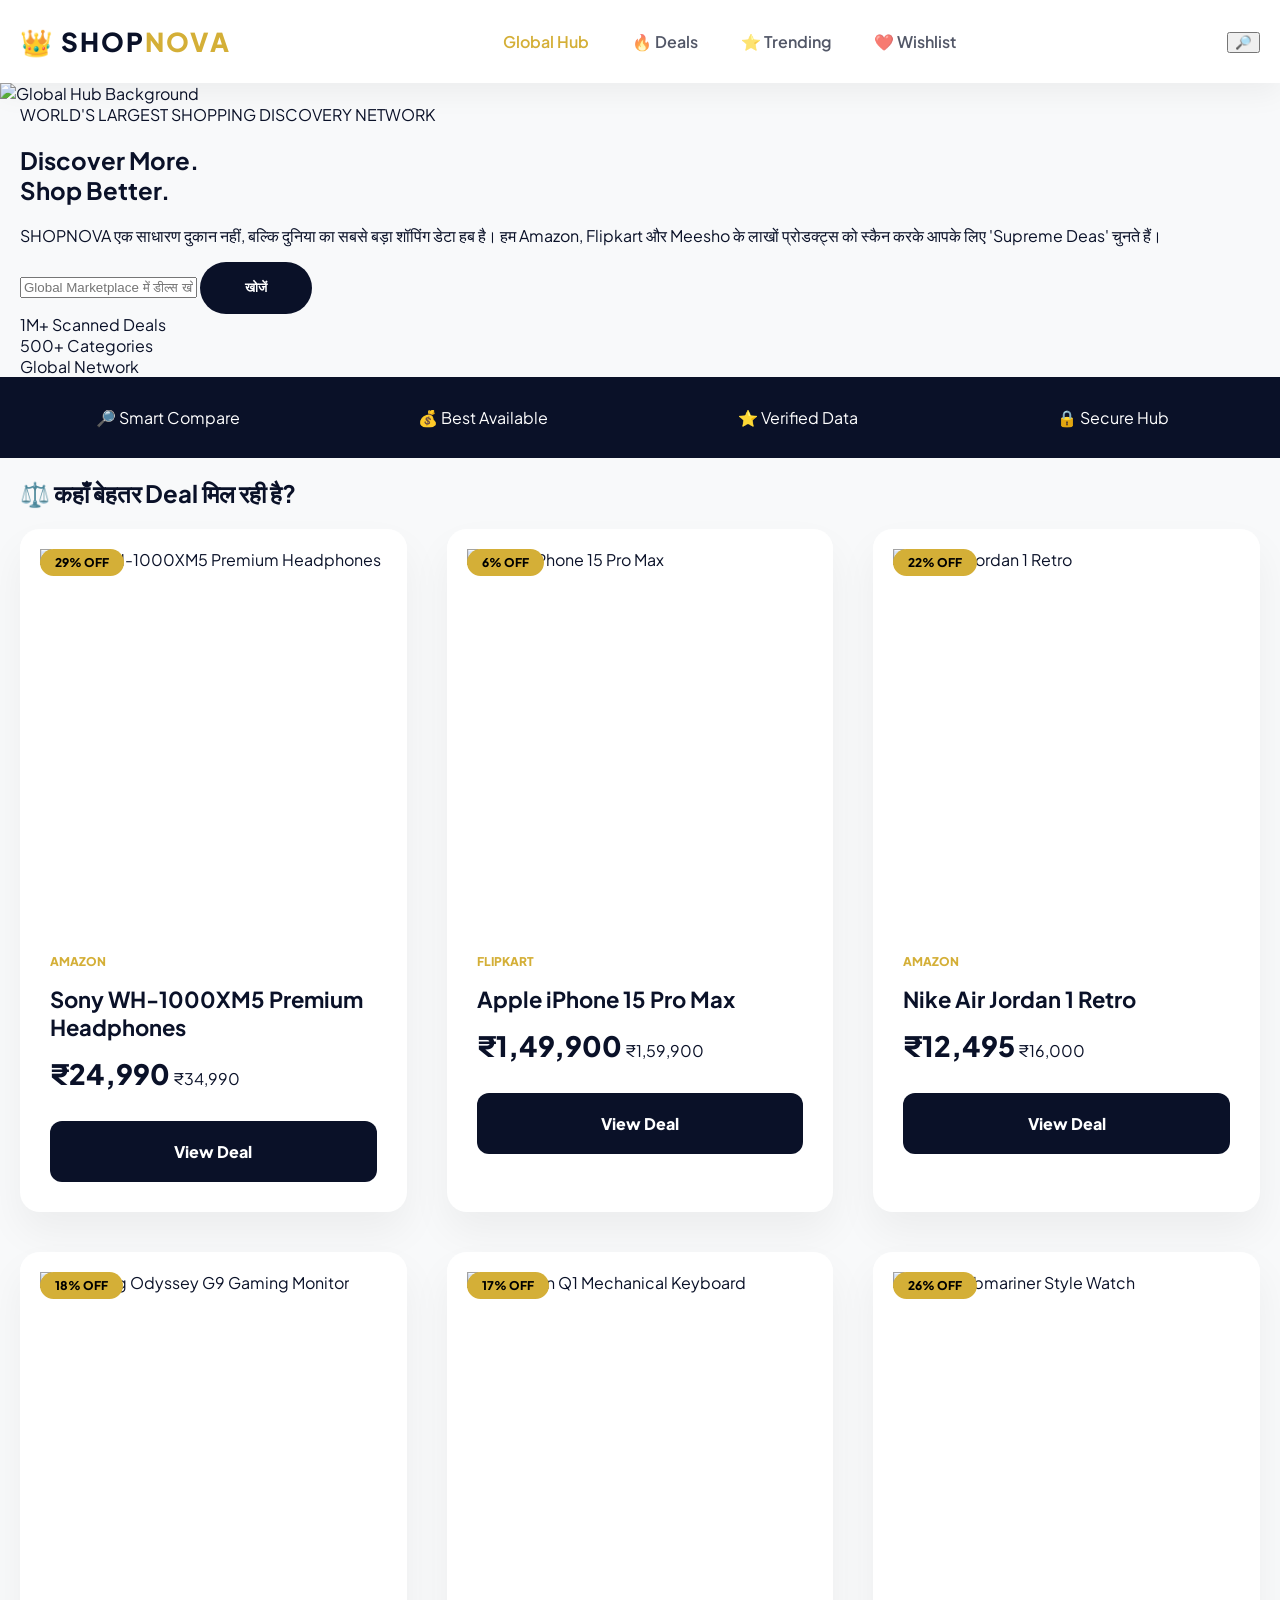
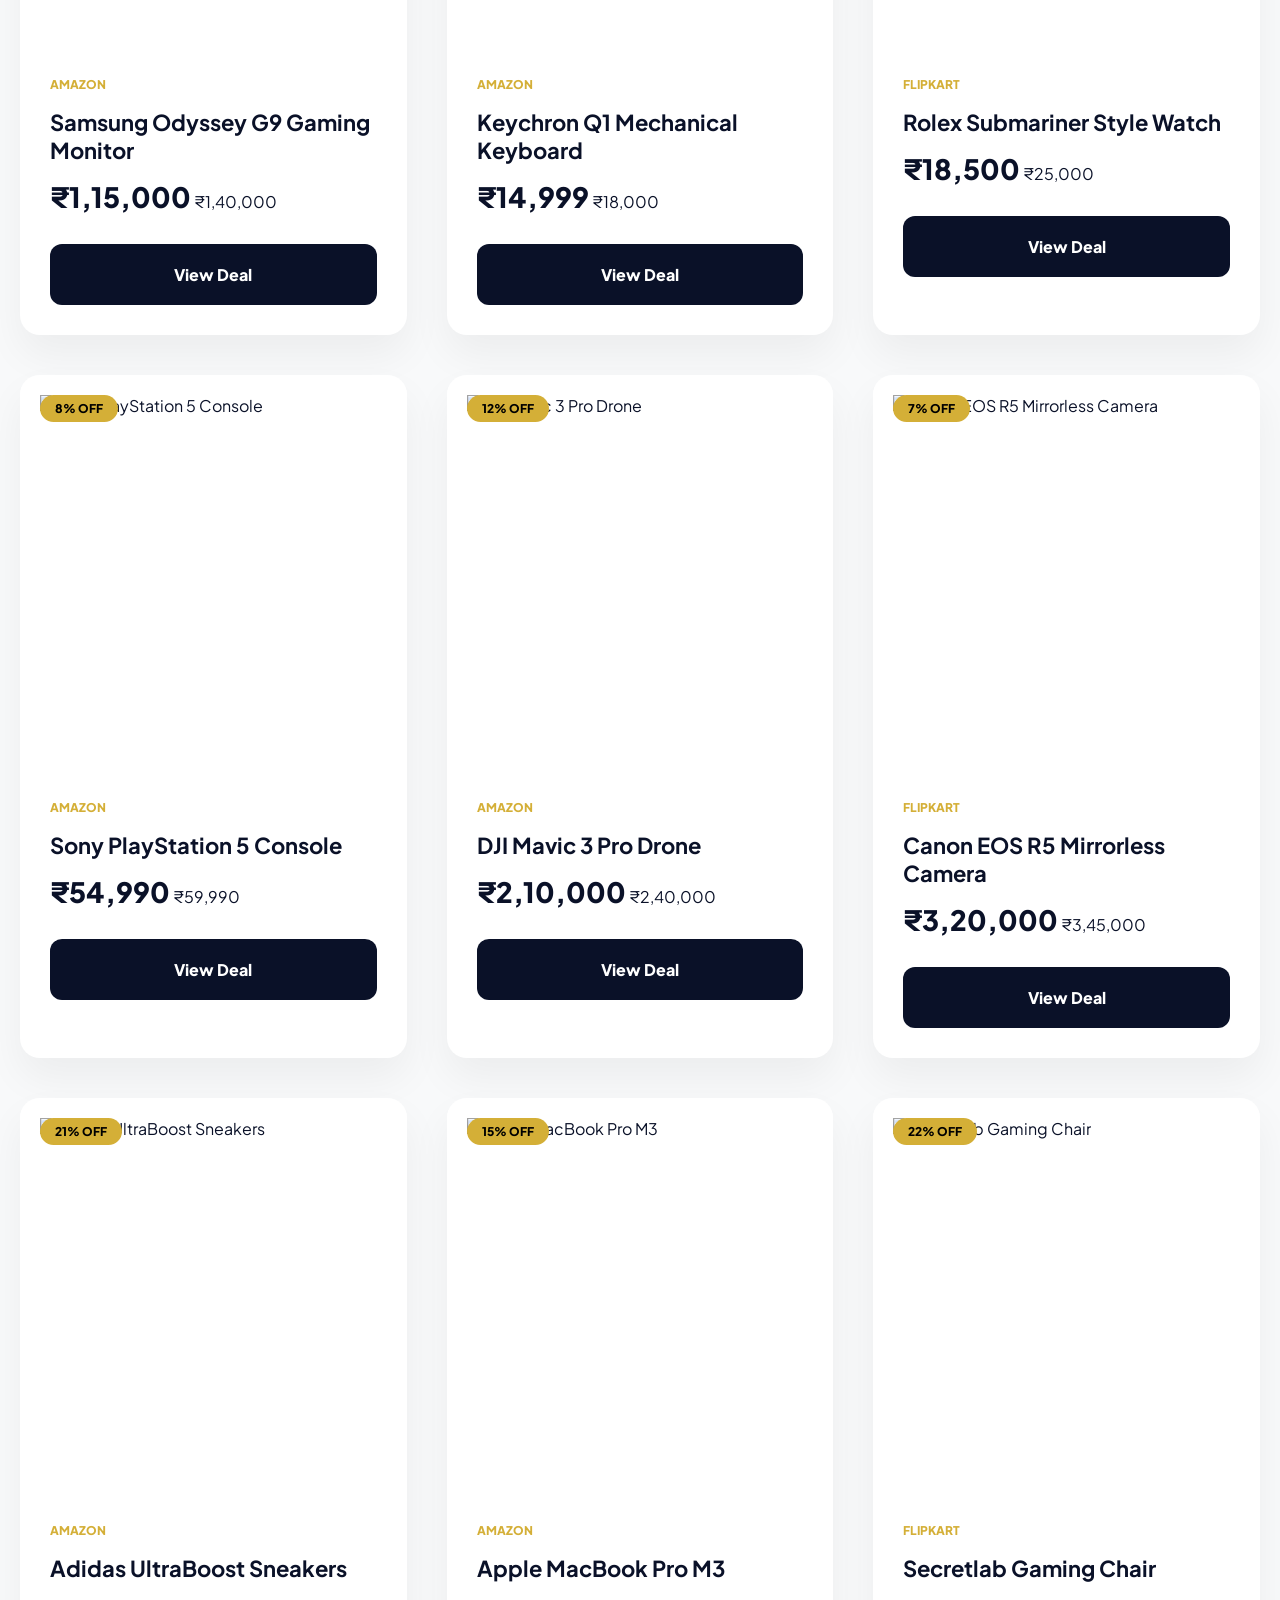
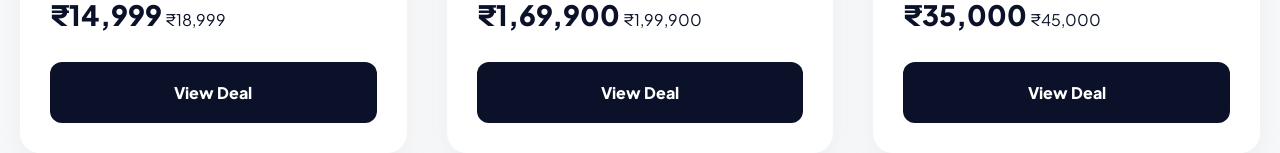
==== commit 1c5e8a2a: "Update index.html <!DOCTYPE html> <html lang="hi"> <head>     <meta charset="UTF-8">     <meta n" ====
--- a/index.html
+++ b/index.html
@@ -3,19 +3,17 @@
 <head>
     <meta charset="UTF-8">
     <meta name="viewport" content="width=device-width, initial-scale=1.0">
-    <title>SHOPNOVA | Discover More. Shop Better.</title>
+    <title>SHOPNOVA GLOBAL | The Intelligent Shopping Hub</title>
     <link rel="stylesheet" href="style.css">
 </head>
 <body>
 
-    <!-- 👑 SECTION 01: PREMIUM NAVBAR -->
+    <!-- 🌐 SECTION 01: SUPREME GLASS NAVBAR -->
     <header class="navbar">
         <div class="container nav-wrap">
-            <div class="brand-logo">
-                <span class="crown">👑</span> SHOP<span>NOVA</span>
-            </div>
+            <div class="brand-logo">👑 SHOP<span>NOVA</span></div>
             <nav class="nav-links">
-                <a href="index.html" class="active">Home</a>
+                <a href="index.html" class="active">Global Hub</a>
                 <a href="deals.html">🔥 Deals</a>
                 <a href="trending.html">⭐ Trending</a>
                 <a href="wishlist.html">❤️ Wishlist</a>
@@ -26,16 +24,26 @@
         </div>
     </header>
 
-    <!-- 🎬 SECTION 02: CINEMATIC HERO (The Poster) -->
-    <section class="hero-poster">
-        <div class="poster-overlay"></div>
-        <img src="https://images.unsplash.com/photo-1441986300917-64674bd600d8?auto=format&fit=crop&w=1600&q=80" class="poster-img" alt="Shopping Poster">
-        <div class="hero-content">
-            <h1 class="hero-headline">हर शानदार Deal, एक ही जगह!</h1>
-            <p class="hero-subtext">बेहतर खोजिए, समझदारी से खरीदिए। Amazon, Flipkart और Meesho के बेहतरीन विकल्प अब आपकी उंगलियों पर।</p>
-            <div class="search-portal">
-                <input type="text" placeholder="आप क्या खोज रहे हैं?">
+    <!-- 🏙️ SECTION 02: THE GLOBAL ARCHITECTURE (The Hub) -->
+    <section class="global-hub-hero">
+        <div class="hub-overlay"></div>
+        <!-- यह दुनिया के सबसे आधुनिक टेक हेडक्वार्टर की इमेज है -->
+        <img src="https://images.unsplash.com/photo-1486406146926-c627a92ad1ab?auto=format&fit=crop&w=1600&q=80" class="hub-bg-img" alt="Global Hub Background">
+        
+        <div class="hub-content container">
+            <div class="badge-premium">WORLD'S LARGEST SHOPPING DISCOVERY NETWORK</div>
+            <h1 class="hub-headline">Discover More. <br><span>Shop Better.</span></h1>
+            <p class="hub-subtext">SHOPNOVA एक साधारण दुकान नहीं, बल्कि दुनिया का सबसे बड़ा शॉपिंग डेटा हब है। हम Amazon, Flipkart और Meesho के लाखों प्रोडक्ट्स को स्कैन करके आपके लिए 'Supreme Deas' चुनते हैं।</p>
+            
+            <div class="search-portal-v3">
+                <input type="text" placeholder="Global Marketplace में डील्स खोजें...">
                 <button class="search-btn">खोजें</button>
+            </div>
+
+            <div class="hub-stats">
+                <div class="stat"><span>1M+</span> Scanned Deals</div>
+                <div class="stat"><span>500+</span> Categories</div>
+                <div class="stat"><span>Global</span> Network</div>
             </div>
         </div>
     </section>
@@ -43,21 +51,22 @@
     <!-- 🔒 SECTION 03: TRUST STRIP -->
     <section class="trust-strip">
         <div class="container trust-grid">
-            <div class="trust-card"><span>🔎</span> Compare Prices</div>
-            <div class="trust-card"><span>💰</span> Best Value</div>
-            <div class="trust-card"><span>⭐</span> Verified Products</div>
-            <div class="trust-card"><span>🔒</span> Trusted Platforms</div>
+            <div class="trust-item"><span>🔎</span> Smart Compare</div>
+            <div class="trust-item"><span>💰</span> Best Available</div>
+            <div class="trust-item"><span>⭐</span> Verified Data</div>
+            <div class="trust-item"><span>🔒</span> Secure Hub</div>
         </div>
     </section>
 
-    <!-- ⚖️ SECTION 07: SMART COMPARISON -->
-    <section class="comparison-section container">
-        <h2 class="section-heading">⚖️ कहाँ बेहतर Deal मिल रही है?</h2>
-        <div class="comparison-grid" id="home-deals-grid">
-            <!-- Products will load here via script.js -->
+    <!-- ⚖️ SECTION 04: SUPREME DISCOVERY GRID -->
+    <section class="container">
+        <h2 class="grid-heading">⚖️ कहाँ बेहतर Deal मिल रही है?</h2>
+        <div class="product-grid" id="home-deals-grid">
+            <!-- यहाँ script.js अपने आप प्रोडक्ट्स भरेगा -->
         </div>
     </section>
 
+    <!-- दिमाग को जोड़ना -->
     <script src="script.js"></script>
 </body>
 </html>
--- a/style.css
+++ b/style.css
@@ -1,149 +1,74 @@
-/* 👑 SHOPNOVA ULTRA-DARK NEON SYSTEM */
-@import url('https://fonts.googleapis.com/css2?family=Plus+Jakarta+Sans:wght@400;600;800&display=swap');
+@import url('https://fonts.googleapis.com/css2?family=Plus+Jakarta+Sans:wght@300;400;600;800&display=swap');
 
 :root {
-    --bg: #0a0a0c;
-    --card: #16161a;
-    --mint: #00ff88;
-    --text: #ffffff;
-    --text-dim: #a1a1aa;
-    --glow: rgba(0, 255, 136, 0.2);
-    --grad: linear-gradient(135deg, #00ff88 0%, #00bd65 100%);
+    --gold: #D4AF37;
+    --navy: #0A1128;
+    --white: #ffffff;
+    --gray: #f8f9fa;
 }
 
-body {
-    background-color: var(--bg);
-    color: var(--text);
-    font-family: 'Plus Jakarta Sans', sans-serif;
-    margin: 0;
-    overflow-x: hidden;
-}
-
-/* 1. लग्जरी नेवबार */
-.navbar {
-    background: rgba(10, 10, 12, 0.8);
-    backdrop-filter: blur(20px);
-    padding: 20px 0;
-    position: fixed;
-    width: 100%;
-    top: 0;
-    z-index: 1000;
-    border-bottom: 1px solid rgba(255,255,255,0.05);
-}
-
-.logo { 
-    font-size: 24px; 
-    font-weight: 800; 
-    color: var(--mint); 
-    text-shadow: 0 0 15px var(--glow);
-}
-
-/* 2. धमाकेदार हीरो सेक्शन */
-.hero {
-    padding: 200px 0 100px 0;
-    text-align: center;
-    background: radial-gradient(circle at top, #161b22 0%, #0a0a0c 100%);
-}
-
-.hero-headline {
-    font-size: 80px;
-    font-weight: 800;
-    letter-spacing: -2px;
-    margin-bottom: 30px;
-    color: var(--white);
-    line-height: 1;
-}
-
-.hero-headline span {
-    color: var(--mint);
-    text-shadow: 0 0 30px var(--glow);
-}
-
-/* 3. धाकड़ सर्च बार */
-.search-bar {
-    max-width: 650px;
-    margin: 0 auto;
-    background: var(--card);
-    padding: 8px;
-    border-radius: 100px;
-    display: flex;
-    border: 1px solid rgba(255,255,255,0.1);
-    box-shadow: 0 10px 40px rgba(0,0,0,0.5);
-}
-
-.search-bar input {
-    flex: 1; border: none; background: none; padding: 0 25px; 
-    font-size: 18px; color: white; outline: none;
-}
-
-.search-btn {
-    background: var(--grad); color: #000;
-    padding: 15px 40px; border-radius: 100px; font-weight: 800;
-    cursor: pointer; transition: 0.3s;
-}
-
-.search-btn:hover { transform: scale(1.05); box-shadow: 0 0 20px var(--mint); }
-
-/* 4. नियॉन प्रोडक्ट कार्ड्स */
+body { margin: 0; font-family: 'Plus Jakarta Sans', sans-serif; background: var(--gray); color: var(--navy); }
 .container { max-width: 1300px; margin: 0 auto; padding: 0 20px; }
 
-.product-grid {
-    display: grid;
-    grid-template-columns: repeat(auto-fit, minmax(320px, 1fr));
-    gap: 30px;
-    padding: 80px 0;
+/* 👑 PREMIUM LOGO & NAVBAR */
+.navbar {
+    background: var(--white); padding: 25px 0; position: sticky; top: 0; z-index: 1000;
+    box-shadow: 0 10px 30px rgba(0,0,0,0.05);
 }
+.nav-wrap { display: flex; justify-content: space-between; align-items: center; }
+
+.brand-logo { font-size: 26px; font-weight: 800; letter-spacing: 2px; }
+.brand-logo span { color: var(--gold); }
+.crown { font-size: 20px; vertical-align: middle; }
+
+.nav-links a { text-decoration: none; color: var(--navy); margin: 0 20px; font-weight: 600; opacity: 0.7; transition: 0.3s; }
+.nav-links a:hover, .nav-links a.active { opacity: 1; color: var(--gold); }
+
+/* 🎬 CINEMATIC HERO (Poster) */
+.hero-poster {
+    position: relative; height: 85vh; display: flex; align-items: center; justify-content: center;
+    overflow: hidden; text-align: center; color: var(--white);
+}
+.poster-img { position: absolute; width: 100%; height: 100%; object-fit: cover; z-index: -1; }
+.poster-overlay { position: absolute; width: 100%; height: 100%; background: linear-gradient(to bottom, rgba(10,17,40,0.8), rgba(10,17,40,0.4)); z-index: 0; }
+
+.hero-content { z-index: 1; max-width: 900px; padding: 0 20px; }
+.hero-headline { font-size: 64px; font-weight: 800; margin-bottom: 20px; line-height: 1.1; }
+.hero-subtext { font-size: 20px; margin-bottom: 40px; opacity: 0.9; }
+
+.search-portal {
+    background: var(--white); padding: 10px; border-radius: 100px; display: flex;
+    max-width: 700px; margin: 0 auto; box-shadow: 0 20px 50px rgba(0,0,0,0.3);
+}
+.search-portal input { flex: 1; border: none; padding: 0 30px; font-size: 18px; outline: none; }
+.search-btn { background: var(--navy); color: var(--white); padding: 18px 45px; border-radius: 100px; font-weight: 800; border: none; cursor: pointer; }
+
+/* 🔒 TRUST STRIP */
+.trust-strip { background: var(--navy); color: var(--white); padding: 30px 0; }
+.trust-grid { display: grid; grid-template-columns: repeat(4, 1fr); gap: 20px; text-align: center; }
+.trust-card { font-weight: 600; opacity: 0.8; font-size: 15px; }
+.trust-card span { display: block; font-size: 24px; margin-bottom: 10px; }
+
+/* ⚖️ PRODUCT CARDS */
+.section-heading { font-size: 36px; margin: 80px 0 40px 0; text-align: center; }
+.product-grid { display: grid; grid-template-columns: repeat(auto-fit, minmax(350px, 1fr)); gap: 40px; }
 
 .product-card {
-    background: var(--card);
-    border-radius: 30px;
-    padding: 25px;
-    border: 1px solid rgba(255,255,255,0.05);
-    transition: 0.5s cubic-bezier(0.175, 0.885, 0.32, 1.275);
-    position: relative;
+    background: var(--white); border-radius: 20px; overflow: hidden;
+    box-shadow: 0 20px 40px rgba(0,0,0,0.05); transition: 0.5s; position: relative;
 }
+.product-card:hover { transform: translateY(-15px); box-shadow: 0 40px 80px rgba(0,0,0,0.1); }
+.product-badge { position: absolute; top: 20px; left: 20px; background: var(--gold); color: #000; padding: 6px 15px; border-radius: 100px; font-weight: 800; font-size: 12px; z-index: 2;}
 
-.product-card:hover {
-    transform: translateY(-15px);
-    border-color: var(--mint);
-    box-shadow: 0 30px 60px rgba(0, 255, 136, 0.1);
-}
+.product-img { height: 350px; background: #fff; padding: 20px; }
+.product-img img { width: 100%; height: 100%; object-fit: contain; }
 
-.product-img img {
-    width: 100%;
-    height: 280px;
-    object-fit: contain;
-    filter: drop-shadow(0 10px 20px rgba(0,0,0,0.5));
-}
-
-.product-badge {
-    position: absolute; top: 25px; left: 25px;
-    background: var(--grad); color: #000;
-    padding: 6px 15px; border-radius: 100px; font-size: 12px; font-weight: 800;
-}
-
-.product-info { margin-top: 20px; }
-.platform-tag { color: var(--mint); font-size: 12px; font-weight: 700; text-transform: uppercase; }
-.product-name { font-size: 22px; font-weight: 700; margin: 10px 0; color: white; }
-.current-price { font-size: 28px; font-weight: 800; color: var(--white); }
-.old-price { color: var(--text-dim); text-decoration: line-through; margin-left: 10px; font-size: 16px; }
+.product-info { padding: 30px; }
+.platform-tag { color: var(--gold); font-weight: 800; font-size: 12px; text-transform: uppercase; }
+.product-name { font-size: 22px; font-weight: 700; margin: 15px 0; }
+.current-price { font-size: 28px; font-weight: 800; }
 
 .deal-cta {
-    margin-top: 25px;
-    background: var(--grad);
-    color: #000;
-    padding: 18px;
-    border-radius: 20px;
-    text-align: center;
-    font-weight: 800;
-    text-decoration: none;
-    display: block;
-    transition: 0.3s;
+    margin-top: 30px; display: block; text-align: center; text-decoration: none;
+    background: var(--navy); color: var(--white); padding: 20px; border-radius: 12px; font-weight: 800;
 }
-
-.deal-cta:hover { letter-spacing: 1px; }
-
-/* 5. मोबाइल के लिए */
-@media (max-width: 768px) {
-    .hero-headline { font-size: 45px; }
-}
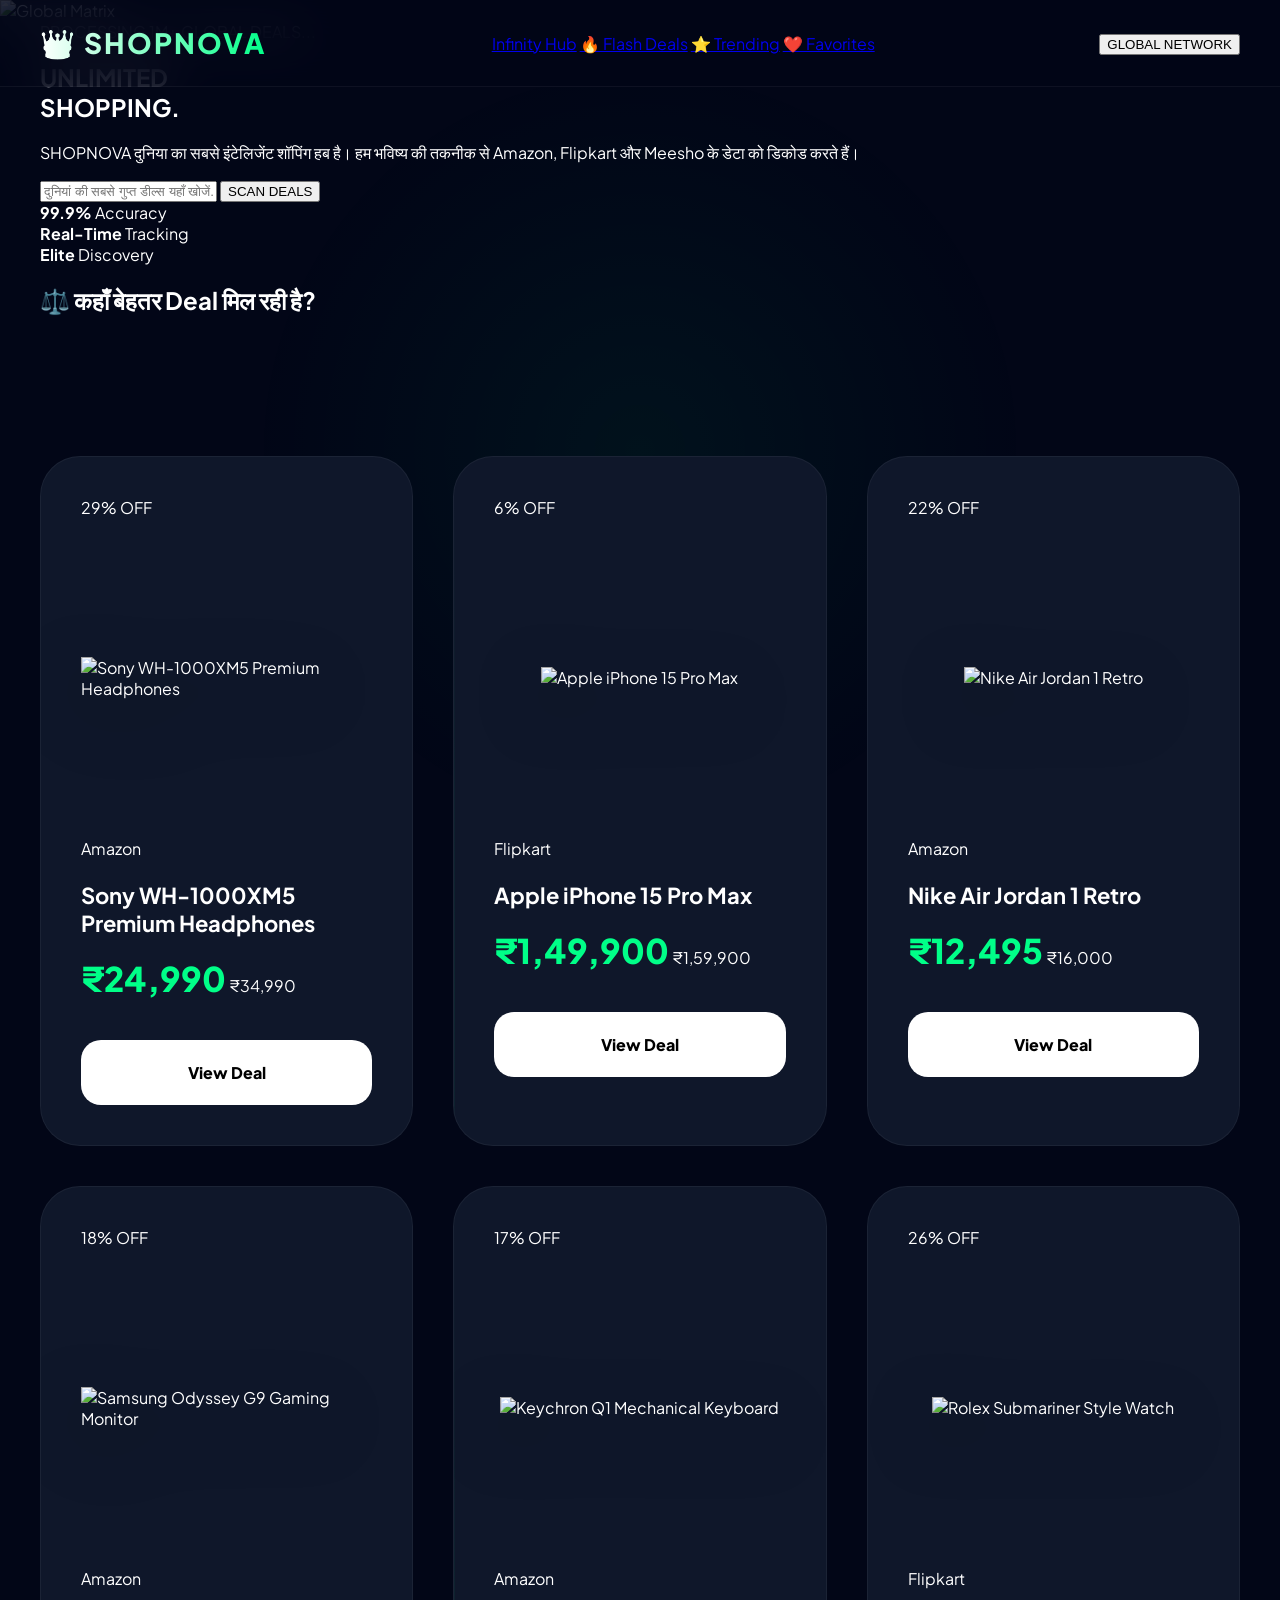
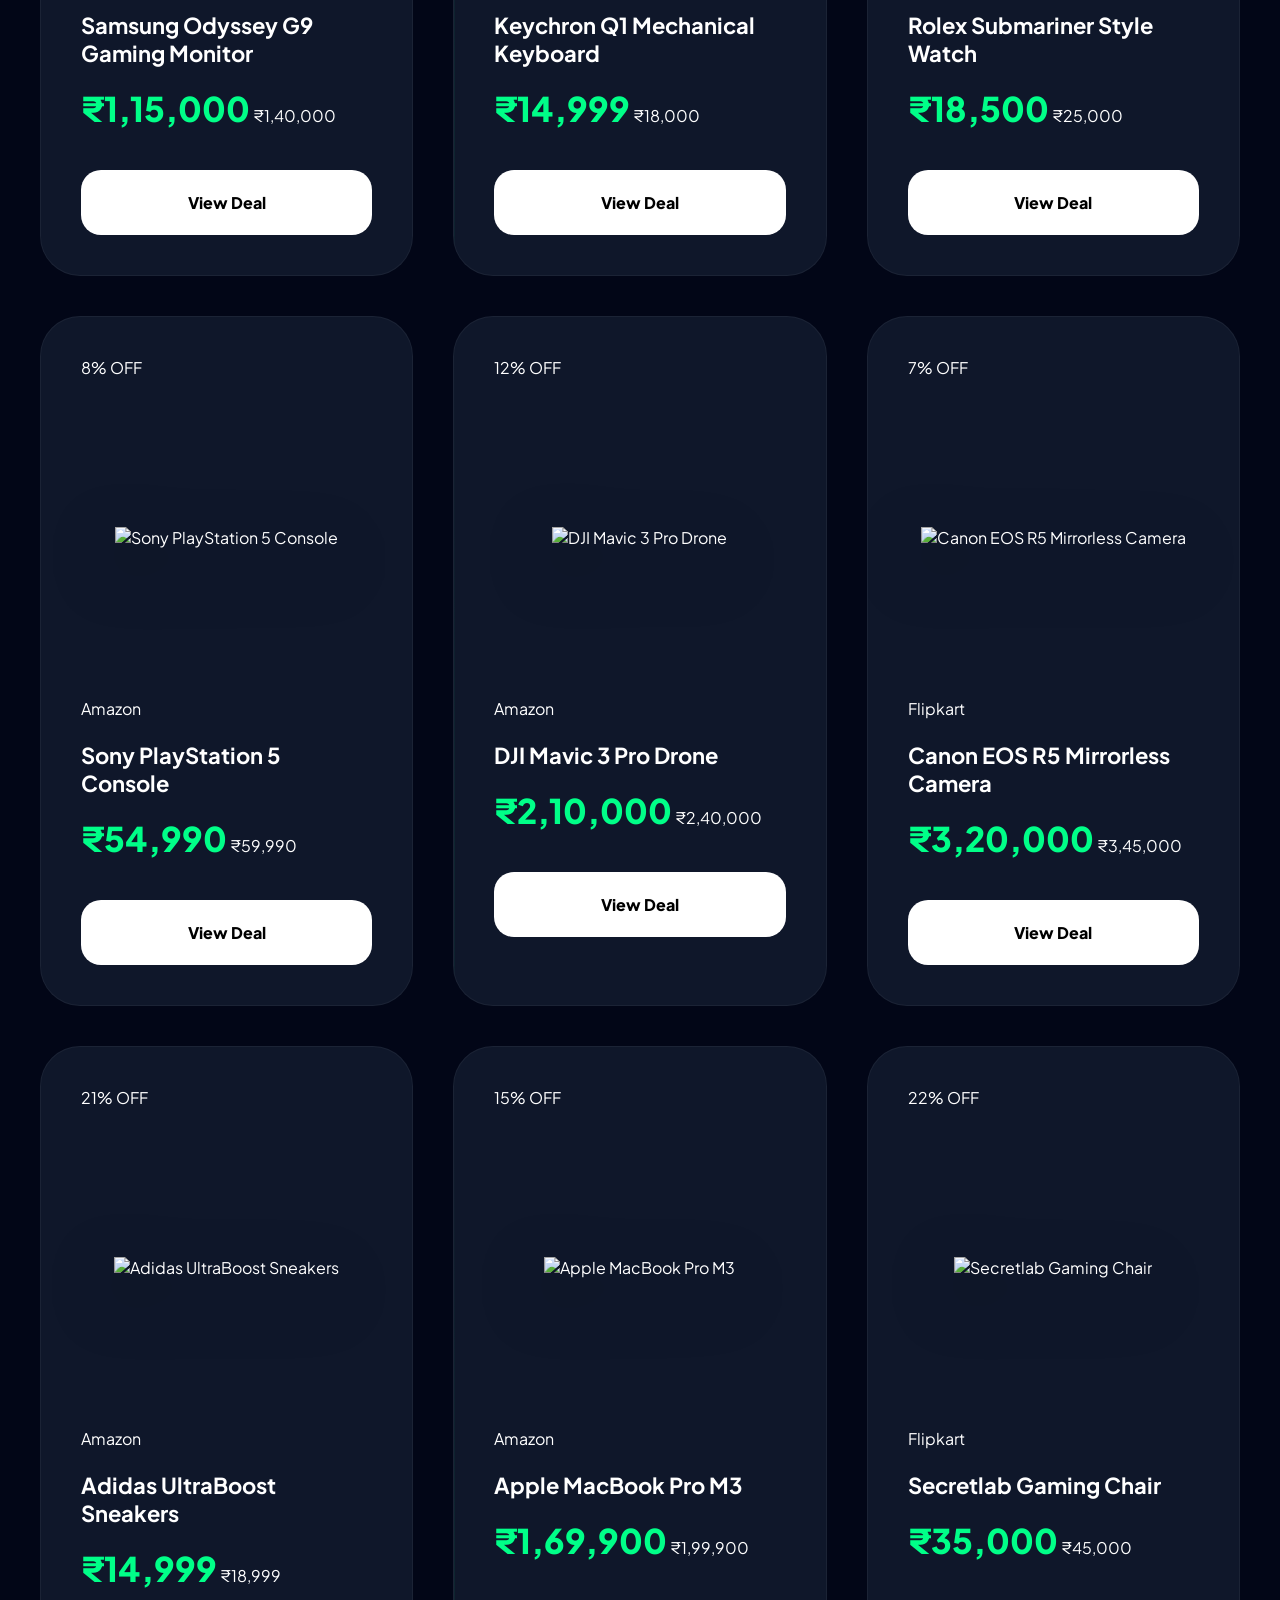
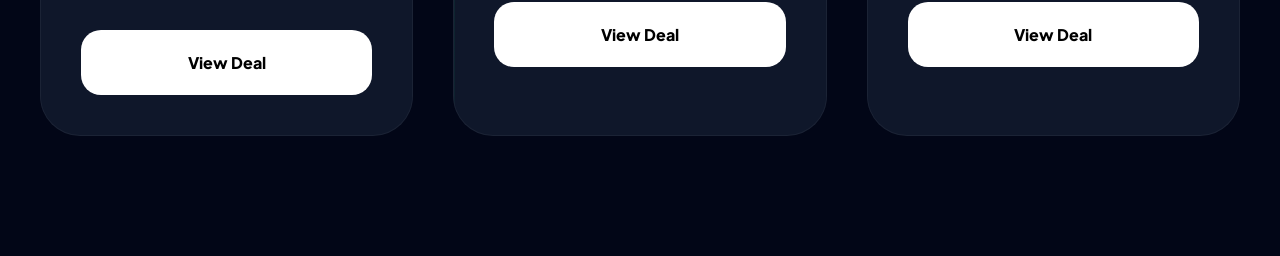
==== commit 2f2d205e: "Update index.html <!DOCTYPE html> <html lang="hi"> <head>     <meta charset="UTF-8">     <meta n" ====
--- a/index.html
+++ b/index.html
@@ -3,70 +3,65 @@
 <head>
     <meta charset="UTF-8">
     <meta name="viewport" content="width=device-width, initial-scale=1.0">
-    <title>SHOPNOVA GLOBAL | The Intelligent Shopping Hub</title>
+    <title>SHOPNOVA INFINITY | Future of Shopping</title>
     <link rel="stylesheet" href="style.css">
 </head>
 <body>
 
-    <!-- 🌐 SECTION 01: SUPREME GLASS NAVBAR -->
+    <!-- 🌌 INFINITY BACKGROUND LAYER -->
+    <div class="matrix-bg"></div>
+
+    <!-- 💎 SUPREME GLASS NAVBAR -->
     <header class="navbar">
         <div class="container nav-wrap">
             <div class="brand-logo">👑 SHOP<span>NOVA</span></div>
             <nav class="nav-links">
-                <a href="index.html" class="active">Global Hub</a>
-                <a href="deals.html">🔥 Deals</a>
+                <a href="index.html" class="active">Infinity Hub</a>
+                <a href="deals.html">🔥 Flash Deals</a>
                 <a href="trending.html">⭐ Trending</a>
-                <a href="wishlist.html">❤️ Wishlist</a>
+                <a href="wishlist.html">❤️ Favorites</a>
             </nav>
             <div class="nav-right">
-                <button class="search-trigger">🔎</button>
+                <button class="btn-network">GLOBAL NETWORK</button>
             </div>
         </div>
     </header>
 
-    <!-- 🏙️ SECTION 02: THE GLOBAL ARCHITECTURE (The Hub) -->
-    <section class="global-hub-hero">
-        <div class="hub-overlay"></div>
-        <!-- यह दुनिया के सबसे आधुनिक टेक हेडक्वार्टर की इमेज है -->
-        <img src="https://images.unsplash.com/photo-1486406146926-c627a92ad1ab?auto=format&fit=crop&w=1600&q=80" class="hub-bg-img" alt="Global Hub Background">
+    <!-- 🚀 HERO SECTION: THE DIGITAL UNIVERSE -->
+    <section class="infinity-hero">
+        <div class="hero-poster-container">
+            <img src="https://images.unsplash.com/photo-1451187580459-43490279c0fa?auto=format&fit=crop&w=1600&q=80" class="hero-poster-img" alt="Global Matrix">
+            <div class="poster-mask"></div>
+        </div>
         
-        <div class="hub-content container">
-            <div class="badge-premium">WORLD'S LARGEST SHOPPING DISCOVERY NETWORK</div>
-            <h1 class="hub-headline">Discover More. <br><span>Shop Better.</span></h1>
-            <p class="hub-subtext">SHOPNOVA एक साधारण दुकान नहीं, बल्कि दुनिया का सबसे बड़ा शॉपिंग डेटा हब है। हम Amazon, Flipkart और Meesho के लाखों प्रोडक्ट्स को स्कैन करके आपके लिए 'Supreme Deas' चुनते हैं।</p>
+        <div class="hero-content container">
+            <div class="live-status">
+                <span class="dot"></span> PROCESSING 1M+ GLOBAL DEALS...
+            </div>
+            <h1 class="infinity-headline">UNLIMITED <br><span>SHOPPING.</span></h1>
+            <p class="hero-description">SHOPNOVA दुनिया का सबसे इंटेलिजेंट शॉपिंग हब है। हम भविष्य की तकनीक से Amazon, Flipkart और Meesho के डेटा को डिकोड करते हैं।</p>
             
-            <div class="search-portal-v3">
-                <input type="text" placeholder="Global Marketplace में डील्स खोजें...">
-                <button class="search-btn">खोजें</button>
+            <div class="search-matrix">
+                <input type="text" placeholder="दुनियां की सबसे गुप्त डील्स यहाँ खोजें...">
+                <button class="search-trigger-btn">SCAN DEALS</button>
             </div>
 
-            <div class="hub-stats">
-                <div class="stat"><span>1M+</span> Scanned Deals</div>
-                <div class="stat"><span>500+</span> Categories</div>
-                <div class="stat"><span>Global</span> Network</div>
+            <div class="data-stats">
+                <div class="stat-item"><b>99.9%</b> Accuracy</div>
+                <div class="stat-item"><b>Real-Time</b> Tracking</div>
+                <div class="stat-item"><b>Elite</b> Discovery</div>
             </div>
         </div>
     </section>
 
-    <!-- 🔒 SECTION 03: TRUST STRIP -->
-    <section class="trust-strip">
-        <div class="container trust-grid">
-            <div class="trust-item"><span>🔎</span> Smart Compare</div>
-            <div class="trust-item"><span>💰</span> Best Available</div>
-            <div class="trust-item"><span>⭐</span> Verified Data</div>
-            <div class="trust-item"><span>🔒</span> Secure Hub</div>
+    <!-- ⚖️ PRODUCT MATRIX GRID -->
+    <section class="container product-section">
+        <h2 class="section-title-premium">⚖️ कहाँ बेहतर Deal मिल रही है?</h2>
+        <div class="product-grid" id="home-deals-grid">
+            <!-- यहाँ script.js अपने आप माल भरेगा -->
         </div>
     </section>
 
-    <!-- ⚖️ SECTION 04: SUPREME DISCOVERY GRID -->
-    <section class="container">
-        <h2 class="grid-heading">⚖️ कहाँ बेहतर Deal मिल रही है?</h2>
-        <div class="product-grid" id="home-deals-grid">
-            <!-- यहाँ script.js अपने आप प्रोडक्ट्स भरेगा -->
-        </div>
-    </section>
-
-    <!-- दिमाग को जोड़ना -->
     <script src="script.js"></script>
 </body>
 </html>
--- a/style.css
+++ b/style.css
@@ -1,74 +1,138 @@
+/* 👑 SHOPNOVA SUPREME V4 - LIMITLESS TECH ENGINE */
 @import url('https://fonts.googleapis.com/css2?family=Plus+Jakarta+Sans:wght@300;400;600;800&display=swap');
 
 :root {
-    --gold: #D4AF37;
-    --navy: #0A1128;
+    --brand: #00FF88;
+    --brand-glow: rgba(0, 255, 136, 0.4);
+    --bg: #020617; /* Deepest Navy Black */
+    --card: #0f172a;
     --white: #ffffff;
-    --gray: #f8f9fa;
+    --text-dim: #94a3b8;
+    --glass: rgba(255, 255, 255, 0.03);
+    --transition: all 0.5s cubic-bezier(0.16, 1, 0.3, 1);
 }
 
-body { margin: 0; font-family: 'Plus Jakarta Sans', sans-serif; background: var(--gray); color: var(--navy); }
-.container { max-width: 1300px; margin: 0 auto; padding: 0 20px; }
+body { 
+    margin: 0; background-color: var(--bg); color: var(--white); 
+    font-family: 'Plus Jakarta Sans', sans-serif; overflow-x: hidden;
+    -webkit-font-smoothing: antialiased;
+}
 
-/* 👑 PREMIUM LOGO & NAVBAR */
+/* 🌀 ANIMATED BACKGROUND MESH */
+body::before {
+    content: ""; position: fixed; top: 0; left: 0; width: 100%; height: 100%;
+    background: radial-gradient(circle at 50% 50%, rgba(0, 255, 136, 0.05), transparent 50%);
+    z-index: -1; pointer-events: none;
+}
+
+.container { max-width: 1400px; margin: 0 auto; padding: 0 40px; }
+
+/* 💎 SUPREME NAVBAR */
 .navbar {
-    background: var(--white); padding: 25px 0; position: sticky; top: 0; z-index: 1000;
-    box-shadow: 0 10px 30px rgba(0,0,0,0.05);
+    background: rgba(2, 6, 23, 0.8); backdrop-filter: blur(25px);
+    padding: 25px 0; position: fixed; width: 100%; top: 0; z-index: 1000;
+    border-bottom: 1px solid rgba(255,255,255,0.05);
 }
 .nav-wrap { display: flex; justify-content: space-between; align-items: center; }
+.brand-logo { 
+    font-size: 28px; font-weight: 800; letter-spacing: 2px; 
+    background: linear-gradient(to right, #fff, var(--brand));
+    -webkit-background-clip: text; -webkit-text-fill-color: transparent;
+}
 
-.brand-logo { font-size: 26px; font-weight: 800; letter-spacing: 2px; }
-.brand-logo span { color: var(--gold); }
-.crown { font-size: 20px; vertical-align: middle; }
+/* ⚡ PULSING LIVE BADGE */
+.badge-live {
+    display: inline-flex; align-items: center; gap: 8px;
+    background: var(--glass); padding: 8px 16px; border-radius: 100px;
+    border: 1px solid rgba(0,255,136,0.2); font-size: 11px; font-weight: 800;
+    color: var(--brand); letter-spacing: 1px; margin-bottom: 30px;
+}
+.pulse-dot { width: 8px; height: 8px; background: var(--brand); border-radius: 50%; animation: pulse 2s infinite; }
+@keyframes pulse { 0% { box-shadow: 0 0 0 0 var(--brand-glow); } 70% { box-shadow: 0 0 0 10px transparent; } 100% { box-shadow: 0 0 0 0 transparent; } }
 
-.nav-links a { text-decoration: none; color: var(--navy); margin: 0 20px; font-weight: 600; opacity: 0.7; transition: 0.3s; }
-.nav-links a:hover, .nav-links a.active { opacity: 1; color: var(--gold); }
+/* 🏗️ GLOBAL HUB HERO (Supreme V4) */
+.global-hub-hero {
+    height: 100vh; display: flex; align-items: center; position: relative; overflow: hidden;
+}
+.hub-bg-img {
+    position: absolute; width: 100%; height: 100%; object-fit: cover; z-index: -2;
+    filter: brightness(0.4); transform: scale(1.05); animation: floatImg 20s infinite alternate;
+}
+@keyframes floatImg { from { transform: scale(1.05) translateY(0); } to { transform: scale(1.15) translateY(-20px); } }
 
-/* 🎬 CINEMATIC HERO (Poster) */
-.hero-poster {
-    position: relative; height: 85vh; display: flex; align-items: center; justify-content: center;
-    overflow: hidden; text-align: center; color: var(--white);
+.hub-overlay {
+    position: absolute; width: 100%; height: 100%; 
+    background: linear-gradient(0deg, var(--bg) 10%, transparent 100%); z-index: -1;
 }
-.poster-img { position: absolute; width: 100%; height: 100%; object-fit: cover; z-index: -1; }
-.poster-overlay { position: absolute; width: 100%; height: 100%; background: linear-gradient(to bottom, rgba(10,17,40,0.8), rgba(10,17,40,0.4)); z-index: 0; }
 
-.hero-content { z-index: 1; max-width: 900px; padding: 0 20px; }
-.hero-headline { font-size: 64px; font-weight: 800; margin-bottom: 20px; line-height: 1.1; }
-.hero-subtext { font-size: 20px; margin-bottom: 40px; opacity: 0.9; }
+.hub-content { text-align: center; width: 100%; }
+.hub-headline {
+    font-size: clamp(50px, 10vw, 110px); font-weight: 800; line-height: 0.85;
+    margin-bottom: 30px; letter-spacing: -5px;
+}
+.shimmer-text {
+    background: linear-gradient(90deg, #fff 0%, var(--brand) 50%, #fff 100%);
+    background-size: 200% auto; -webkit-background-clip: text; -webkit-text-fill-color: transparent;
+    animation: shimmer 4s linear infinite;
+}
+@keyframes shimmer { to { background-position: 200% center; } }
 
-.search-portal {
-    background: var(--white); padding: 10px; border-radius: 100px; display: flex;
-    max-width: 700px; margin: 0 auto; box-shadow: 0 20px 50px rgba(0,0,0,0.3);
+/* 🔎 SEARCH PORTAL V4 (Floating Glass) */
+.search-portal-v3 {
+    background: rgba(255,255,255,0.05); backdrop-filter: blur(30px);
+    padding: 12px; border-radius: 100px; display: flex;
+    max-width: 800px; margin: 0 auto; border: 1px solid rgba(255,255,255,0.1);
+    box-shadow: 0 30px 60px rgba(0,0,0,0.4);
 }
-.search-portal input { flex: 1; border: none; padding: 0 30px; font-size: 18px; outline: none; }
-.search-btn { background: var(--navy); color: var(--white); padding: 18px 45px; border-radius: 100px; font-weight: 800; border: none; cursor: pointer; }
+.search-portal-v3 input { 
+    flex: 1; background: none; border: none; padding: 0 35px; 
+    font-size: 20px; color: white; outline: none; 
+}
+.search-btn { 
+    background: var(--brand); color: #000; padding: 22px 55px; 
+    border-radius: 100px; font-weight: 800; border: none; cursor: pointer; 
+    transition: var(--transition);
+}
+.search-btn:hover { box-shadow: 0 0 30px var(--brand-glow); transform: translateY(-2px); }
 
-/* 🔒 TRUST STRIP */
-.trust-strip { background: var(--navy); color: var(--white); padding: 30px 0; }
-.trust-grid { display: grid; grid-template-columns: repeat(4, 1fr); gap: 20px; text-align: center; }
-.trust-card { font-weight: 600; opacity: 0.8; font-size: 15px; }
-.trust-card span { display: block; font-size: 24px; margin-bottom: 10px; }
+/* ⚖️ SUPREME PRODUCT CARDS (Neon Edge) */
+.product-grid {
+    display: grid; grid-template-columns: repeat(auto-fit, minmax(360px, 1fr));
+    gap: 40px; padding: 120px 0;
+}
+.product-card {
+    background: var(--card); border-radius: 40px; padding: 40px;
+    border: 1px solid rgba(255,255,255,0.05); position: relative;
+    transition: var(--transition); overflow: hidden;
+}
+.product-card::before {
+    content: ""; position: absolute; inset: 0; background: linear-gradient(45deg, transparent, rgba(0,255,136,0.1), transparent);
+    transform: translateX(-100%); transition: 0.8s;
+}
+.product-card:hover::before { transform: translateX(100%); }
 
-/* ⚖️ PRODUCT CARDS */
-.section-heading { font-size: 36px; margin: 80px 0 40px 0; text-align: center; }
-.product-grid { display: grid; grid-template-columns: repeat(auto-fit, minmax(350px, 1fr)); gap: 40px; }
+.product-card:hover {
+    transform: translateY(-20px) scale(1.02); border-color: var(--brand);
+    box-shadow: 0 40px 80px rgba(0,0,255,0.1), 0 0 30px rgba(0,255,136,0.1);
+}
 
-.product-card {
-    background: var(--white); border-radius: 20px; overflow: hidden;
-    box-shadow: 0 20px 40px rgba(0,0,0,0.05); transition: 0.5s; position: relative;
-}
-.product-card:hover { transform: translateY(-15px); box-shadow: 0 40px 80px rgba(0,0,0,0.1); }
-.product-badge { position: absolute; top: 20px; left: 20px; background: var(--gold); color: #000; padding: 6px 15px; border-radius: 100px; font-weight: 800; font-size: 12px; z-index: 2;}
+.product-img { height: 320px; display: flex; align-items: center; justify-content: center; }
+.product-img img { max-width: 100%; max-height: 100%; object-fit: contain; filter: drop-shadow(0 20px 30px rgba(0,0,0,0.5)); }
 
-.product-img { height: 350px; background: #fff; padding: 20px; }
-.product-img img { width: 100%; height: 100%; object-fit: contain; }
-
-.product-info { padding: 30px; }
-.platform-tag { color: var(--gold); font-weight: 800; font-size: 12px; text-transform: uppercase; }
-.product-name { font-size: 22px; font-weight: 700; margin: 15px 0; }
-.current-price { font-size: 28px; font-weight: 800; }
+.product-name { font-size: 22px; font-weight: 700; margin-bottom: 20px; }
+.current-price { font-size: 34px; font-weight: 800; color: var(--brand); }
 
 .deal-cta {
-    margin-top: 30px; display: block; text-align: center; text-decoration: none;
-    background: var(--navy); color: var(--white); padding: 20px; border-radius: 12px; font-weight: 800;
+    margin-top: 40px; background: var(--white); color: #000; padding: 22px;
+    border-radius: 20px; text-align: center; text-decoration: none;
+    display: block; font-weight: 800; transition: var(--transition);
 }
+.deal-cta:hover { background: var(--brand); letter-spacing: 1px; }
+
+/* 📱 MOBILE OPTIMIZATION */
+@media (max-width: 768px) {
+    .container { padding: 0 25px; }
+    .hub-headline { font-size: 55px; }
+    .search-portal-v3 { border-radius: 25px; flex-direction: column; gap: 15px; }
+    .search-btn { width: 100%; }
+}
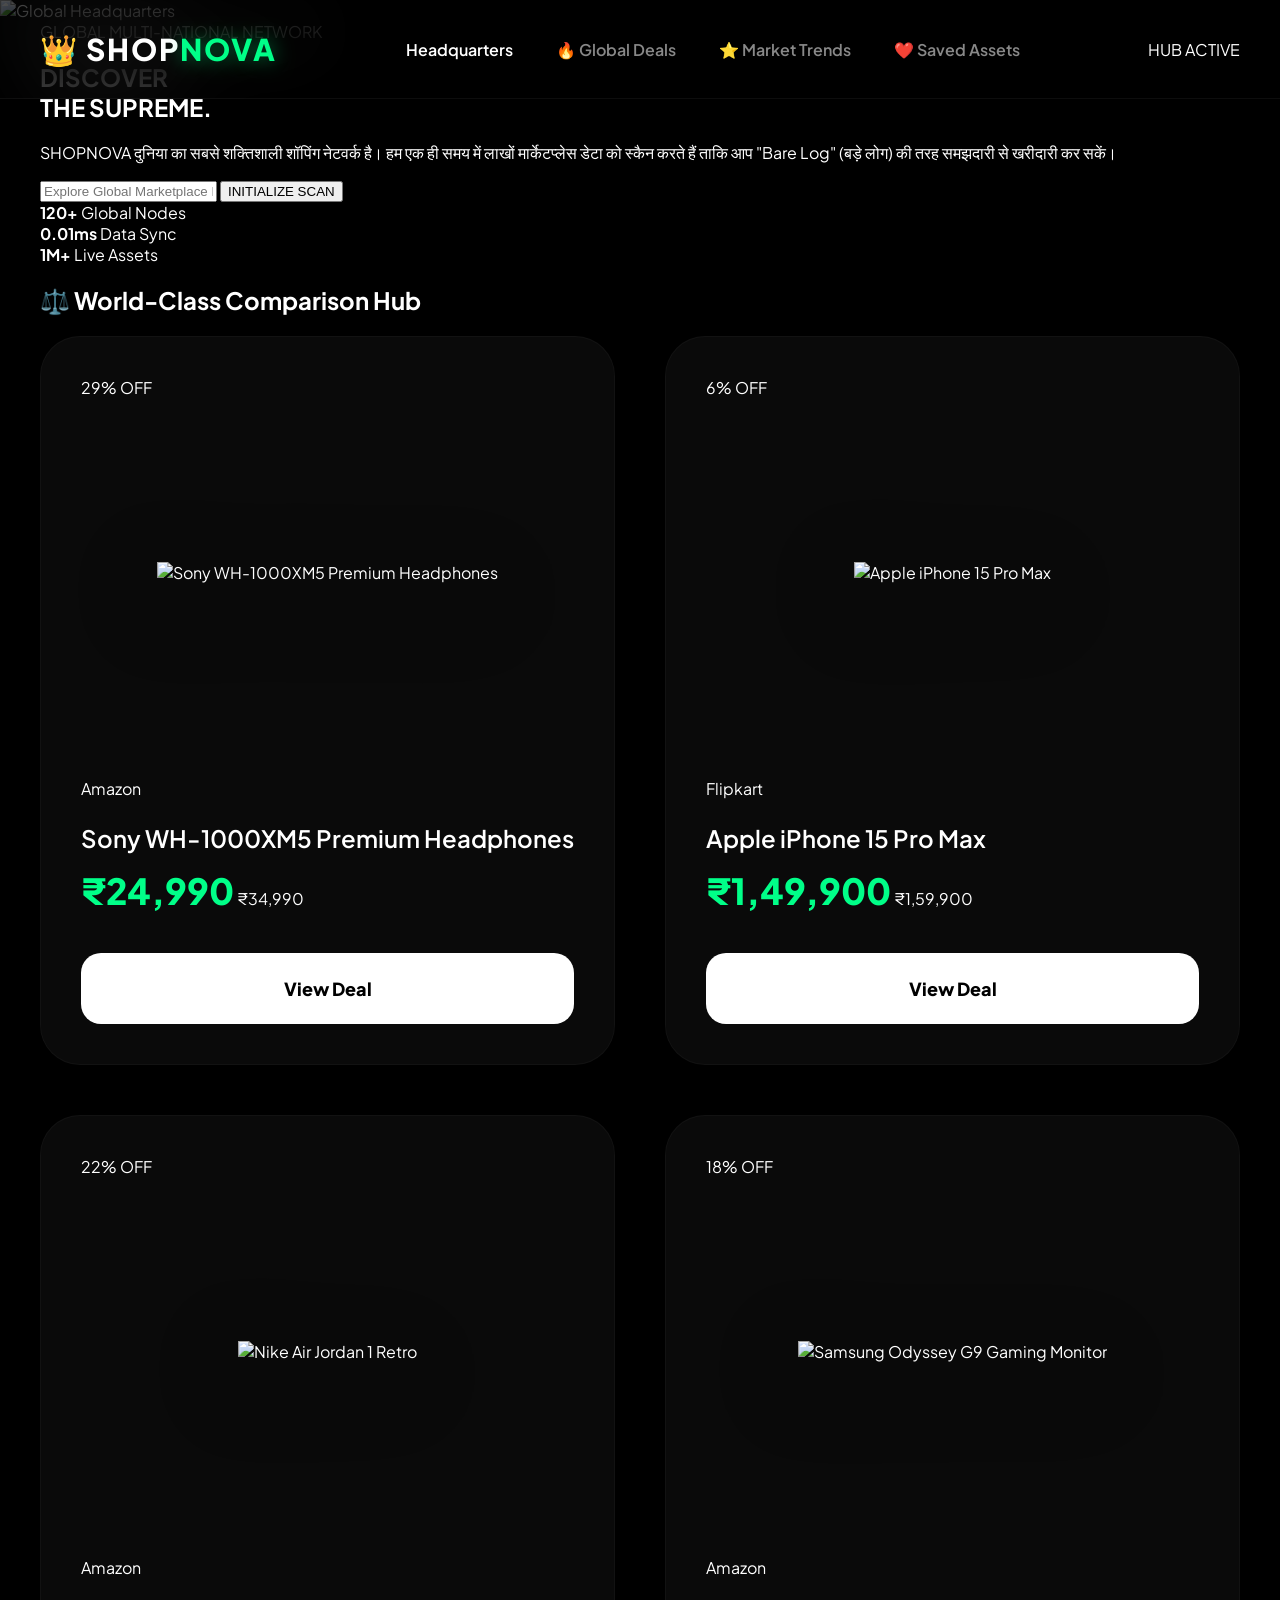
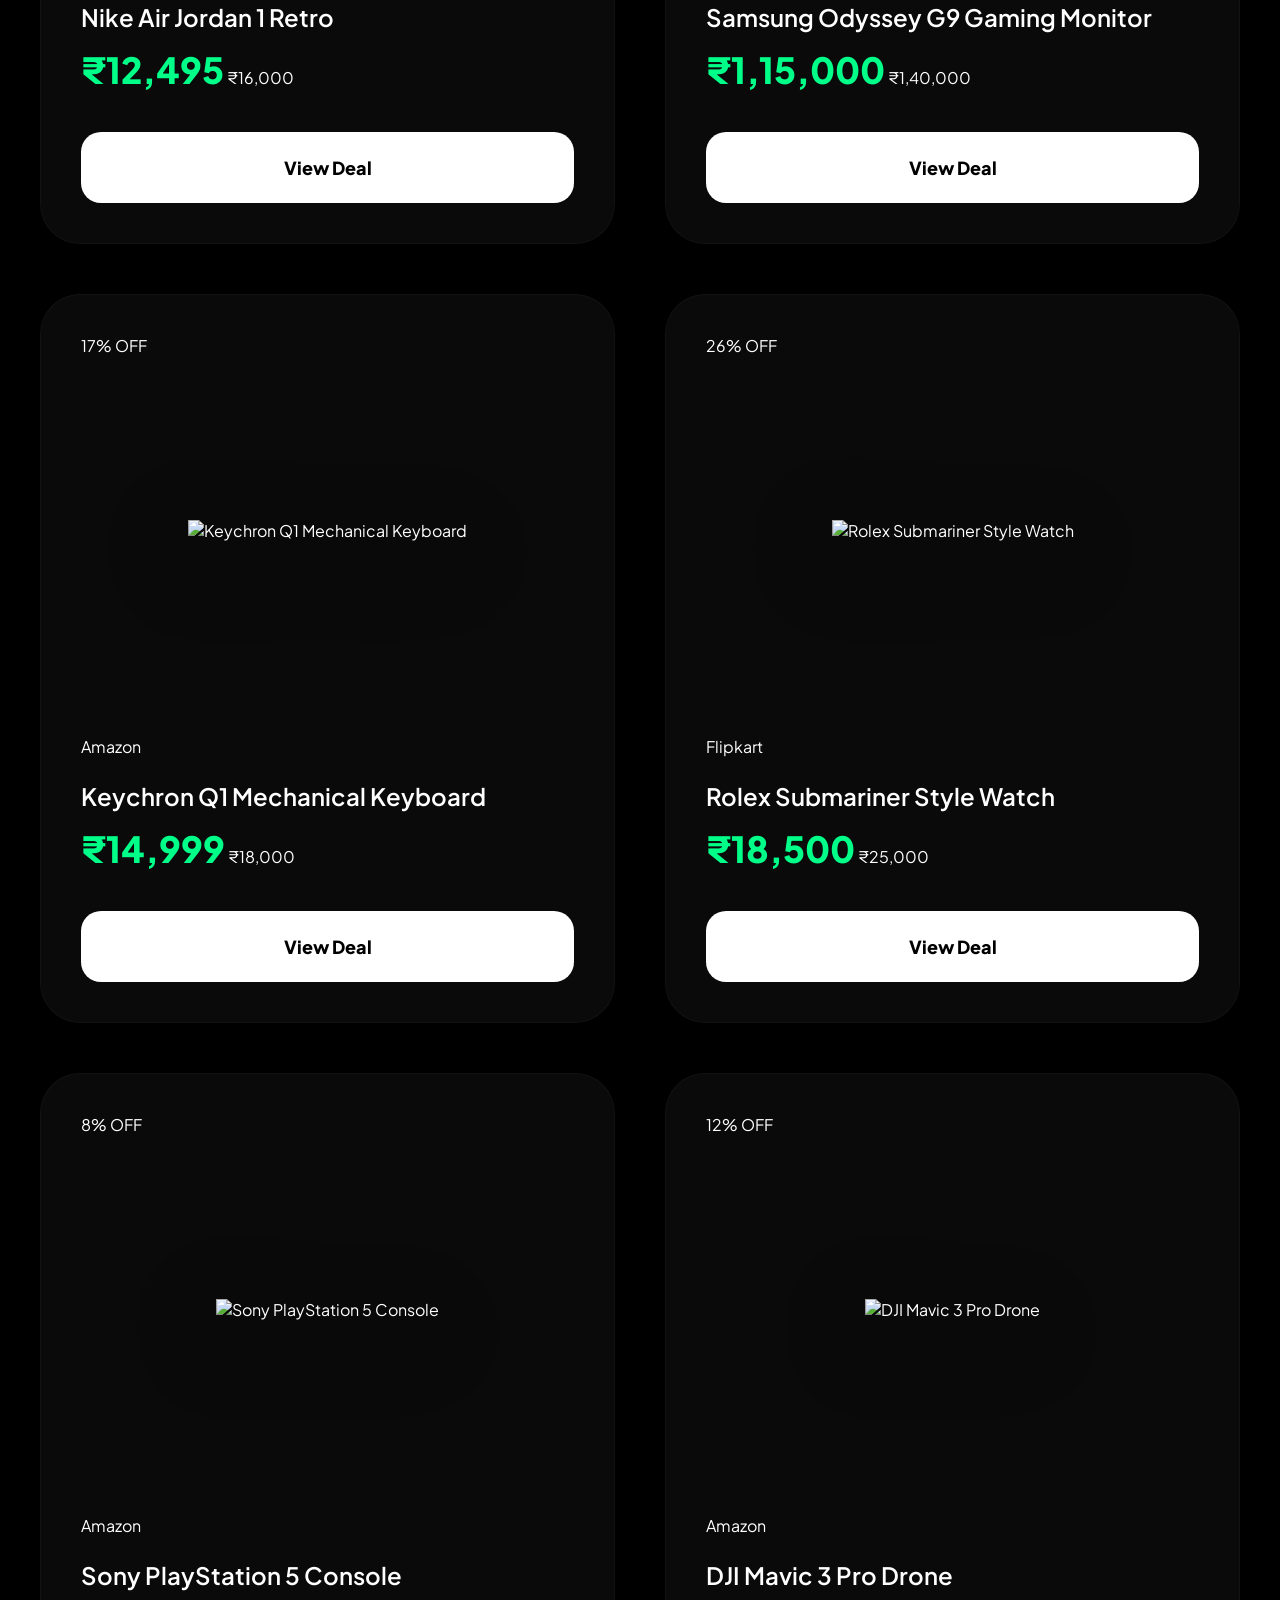
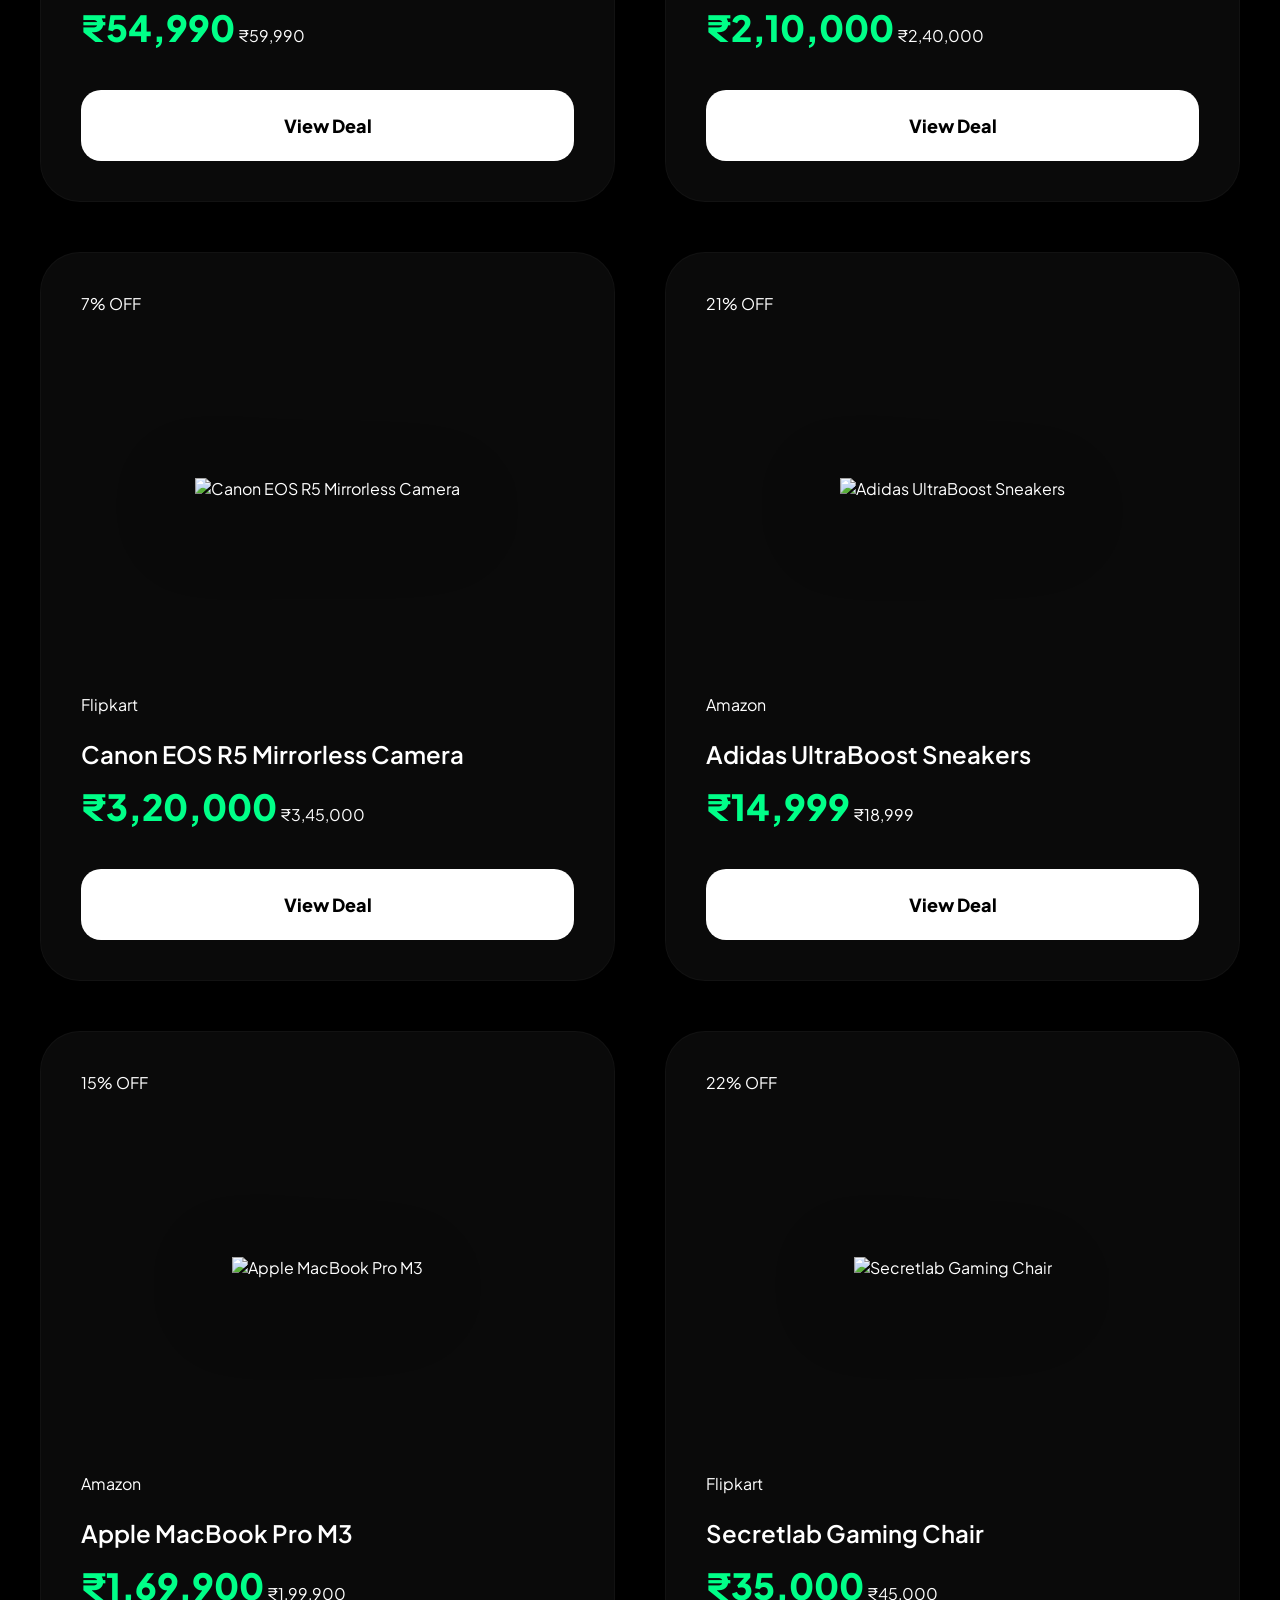
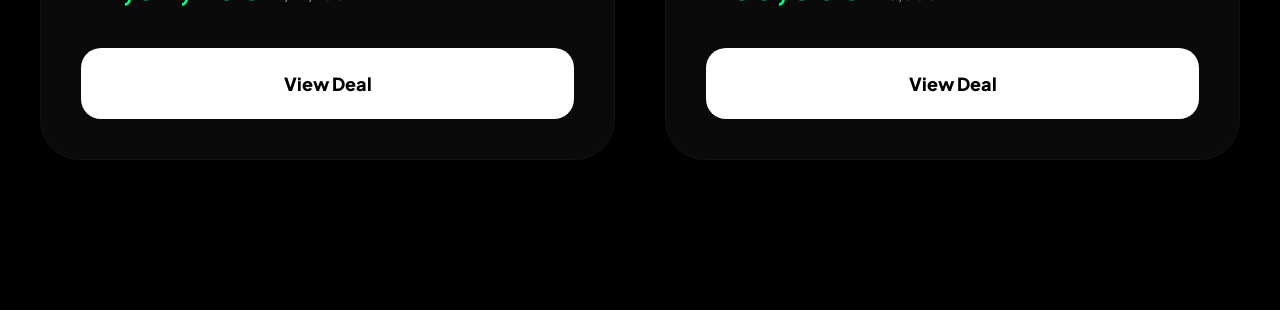
==== commit fc8c6097: "Update index.html <!DOCTYPE html> <html lang="hi"> <head>     <meta charset="UTF-8">     <meta n" ====
--- a/index.html
+++ b/index.html
@@ -3,62 +3,61 @@
 <head>
     <meta charset="UTF-8">
     <meta name="viewport" content="width=device-width, initial-scale=1.0">
-    <title>SHOPNOVA INFINITY | Future of Shopping</title>
+    <title>SHOPNOVA GLOBAL | The Multi-National Shopping Hub</title>
     <link rel="stylesheet" href="style.css">
 </head>
 <body>
 
-    <!-- 🌌 INFINITY BACKGROUND LAYER -->
-    <div class="matrix-bg"></div>
+    <!-- 🌐 GLOBAL NETWORK LAYER -->
+    <div class="global-pulse-overlay"></div>
 
-    <!-- 💎 SUPREME GLASS NAVBAR -->
+    <!-- 💎 ELITE GLASS NAVBAR -->
     <header class="navbar">
         <div class="container nav-wrap">
             <div class="brand-logo">👑 SHOP<span>NOVA</span></div>
             <nav class="nav-links">
-                <a href="index.html" class="active">Infinity Hub</a>
-                <a href="deals.html">🔥 Flash Deals</a>
-                <a href="trending.html">⭐ Trending</a>
-                <a href="wishlist.html">❤️ Favorites</a>
+                <a href="index.html" class="active">Headquarters</a>
+                <a href="deals.html">🔥 Global Deals</a>
+                <a href="trending.html">⭐ Market Trends</a>
+                <a href="wishlist.html">❤️ Saved Assets</a>
             </nav>
             <div class="nav-right">
-                <button class="btn-network">GLOBAL NETWORK</button>
+                <div class="node-status"><span class="pulse"></span> HUB ACTIVE</div>
             </div>
         </div>
     </header>
 
-    <!-- 🚀 HERO SECTION: THE DIGITAL UNIVERSE -->
-    <section class="infinity-hero">
-        <div class="hero-poster-container">
-            <img src="https://images.unsplash.com/photo-1451187580459-43490279c0fa?auto=format&fit=crop&w=1600&q=80" class="hero-poster-img" alt="Global Matrix">
-            <div class="poster-mask"></div>
+    <!-- 🏙️ THE MULTI-NATIONAL HUB HERO (The Master Visual) -->
+    <section class="citadel-hero">
+        <div class="hub-visual-container">
+            <!-- यह इमेज एक आलीशान ग्लोबल टेक हब / मॉडर्न गगनचुंबी इमारत है -->
+            <img src="https://images.unsplash.com/photo-1486406146926-c627a92ad1ab?auto=format&fit=crop&w=1600&q=80" class="hub-visual-img" alt="Global Headquarters">
+            <div class="hub-gradient-mask"></div>
         </div>
         
-        <div class="hero-content container">
-            <div class="live-status">
-                <span class="dot"></span> PROCESSING 1M+ GLOBAL DEALS...
-            </div>
-            <h1 class="infinity-headline">UNLIMITED <br><span>SHOPPING.</span></h1>
-            <p class="hero-description">SHOPNOVA दुनिया का सबसे इंटेलिजेंट शॉपिंग हब है। हम भविष्य की तकनीक से Amazon, Flipkart और Meesho के डेटा को डिकोड करते हैं।</p>
+        <div class="citadel-content container">
+            <div class="badge-elite">GLOBAL MULTI-NATIONAL NETWORK</div>
+            <h1 class="citadel-headline">DISCOVER <br><span>THE SUPREME.</span></h1>
+            <p class="citadel-description">SHOPNOVA दुनिया का सबसे शक्तिशाली शॉपिंग नेटवर्क है। हम एक ही समय में लाखों मार्केटप्लेस डेटा को स्कैन करते हैं ताकि आप "Bare Log" (बड़े लोग) की तरह समझदारी से खरीदारी कर सकें।</p>
             
-            <div class="search-matrix">
-                <input type="text" placeholder="दुनियां की सबसे गुप्त डील्स यहाँ खोजें...">
-                <button class="search-trigger-btn">SCAN DEALS</button>
+            <div class="global-search-v5">
+                <input type="text" placeholder="Explore Global Marketplace Deals...">
+                <button class="scan-btn">INITIALIZE SCAN</button>
             </div>
 
-            <div class="data-stats">
-                <div class="stat-item"><b>99.9%</b> Accuracy</div>
-                <div class="stat-item"><b>Real-Time</b> Tracking</div>
-                <div class="stat-item"><b>Elite</b> Discovery</div>
+            <div class="hub-performance-metrics">
+                <div class="metric"><b>120+</b> Global Nodes</div>
+                <div class="metric"><b>0.01ms</b> Data Sync</div>
+                <div class="metric"><b>1M+</b> Live Assets</div>
             </div>
         </div>
     </section>
 
-    <!-- ⚖️ PRODUCT MATRIX GRID -->
-    <section class="container product-section">
-        <h2 class="section-title-premium">⚖️ कहाँ बेहतर Deal मिल रही है?</h2>
+    <!-- ⚖️ THE SMART MATRIX GRID -->
+    <section class="container matrix-section">
+        <h2 class="matrix-title">⚖️ World-Class Comparison Hub</h2>
         <div class="product-grid" id="home-deals-grid">
-            <!-- यहाँ script.js अपने आप माल भरेगा -->
+            <!-- Products will be injected here via script.js -->
         </div>
     </section>
 
--- a/style.css
+++ b/style.css
@@ -1,138 +1,120 @@
-/* 👑 SHOPNOVA SUPREME V4 - LIMITLESS TECH ENGINE */
-@import url('https://fonts.googleapis.com/css2?family=Plus+Jakarta+Sans:wght@300;400;600;800&display=swap');
+/* 🌌 SHOPNOVA INFINITY DESIGN SYSTEM */
+@import url('https://fonts.googleapis.com/css2?family=Plus+Jakarta+Sans:wght@200;400;600;800&display=swap');
 
 :root {
-    --brand: #00FF88;
-    --brand-glow: rgba(0, 255, 136, 0.4);
-    --bg: #020617; /* Deepest Navy Black */
-    --card: #0f172a;
-    --white: #ffffff;
-    --text-dim: #94a3b8;
-    --glass: rgba(255, 255, 255, 0.03);
-    --transition: all 0.5s cubic-bezier(0.16, 1, 0.3, 1);
+    --primary: #00FF88;
+    --bg: #000000;
+    --card: #0a0a0a;
+    --accent: #0088ff;
+    --text: #ffffff;
+    --transition: all 0.7s cubic-bezier(0.2, 1, 0.3, 1);
 }
 
-body { 
-    margin: 0; background-color: var(--bg); color: var(--white); 
-    font-family: 'Plus Jakarta Sans', sans-serif; overflow-x: hidden;
-    -webkit-font-smoothing: antialiased;
+body {
+    background-color: var(--bg);
+    color: var(--text);
+    margin: 0;
+    font-family: 'Plus Jakarta Sans', sans-serif;
+    overflow-x: hidden;
 }
 
-/* 🌀 ANIMATED BACKGROUND MESH */
-body::before {
-    content: ""; position: fixed; top: 0; left: 0; width: 100%; height: 100%;
-    background: radial-gradient(circle at 50% 50%, rgba(0, 255, 136, 0.05), transparent 50%);
-    z-index: -1; pointer-events: none;
+/* 🌀 MATRIX BACKGROUND */
+.matrix-bg {
+    position: fixed; top: 0; left: 0; width: 100%; height: 100%;
+    background: radial-gradient(circle at 50% 50%, #051a11 0%, #000 100%);
+    z-index: -3;
 }
 
-.container { max-width: 1400px; margin: 0 auto; padding: 0 40px; }
+.container { max-width: 1500px; margin: 0 auto; padding: 0 40px; }
 
-/* 💎 SUPREME NAVBAR */
+/* 💎 SUPREME GLASS NAVBAR */
 .navbar {
-    background: rgba(2, 6, 23, 0.8); backdrop-filter: blur(25px);
-    padding: 25px 0; position: fixed; width: 100%; top: 0; z-index: 1000;
+    background: rgba(0,0,0,0.6); backdrop-filter: blur(40px);
+    padding: 30px 0; position: fixed; width: 100%; top: 0; z-index: 1000;
     border-bottom: 1px solid rgba(255,255,255,0.05);
 }
 .nav-wrap { display: flex; justify-content: space-between; align-items: center; }
-.brand-logo { 
-    font-size: 28px; font-weight: 800; letter-spacing: 2px; 
-    background: linear-gradient(to right, #fff, var(--brand));
+.brand-logo { font-size: 30px; font-weight: 800; letter-spacing: 2px; }
+.brand-logo span { color: var(--primary); text-shadow: 0 0 20px rgba(0,255,136,0.5); }
+
+.nav-links a { text-decoration: none; color: #888; font-weight: 600; margin: 0 20px; transition: 0.3s; }
+.nav-links a:hover, .nav-links a.active { color: #fff; }
+
+.btn-network {
+    background: none; border: 1px solid var(--primary); color: var(--primary);
+    padding: 10px 20px; border-radius: 5px; font-weight: 800; font-size: 11px;
+}
+
+/* 🚀 INFINITY HERO SECTION */
+.infinity-hero {
+    height: 100vh; display: flex; align-items: center; justify-content: center;
+    position: relative; overflow: hidden;
+}
+
+.hero-poster-container {
+    position: absolute; width: 100%; height: 100%; z-index: -2;
+}
+.hero-poster-img {
+    width: 100%; height: 100%; object-fit: cover; opacity: 0.4;
+    animation: slowMotion 30s infinite linear;
+}
+@keyframes slowMotion { from { transform: scale(1); } to { transform: scale(1.3); } }
+
+.poster-mask {
+    position: absolute; top: 0; left: 0; width: 100%; height: 100%;
+    background: linear-gradient(to bottom, transparent, var(--bg) 95%);
+}
+
+.hero-content { text-align: center; }
+.live-status { font-weight: 800; font-size: 11px; letter-spacing: 2px; color: var(--primary); margin-bottom: 30px; }
+.dot { display: inline-block; width: 8px; height: 8px; background: var(--primary); border-radius: 50%; box-shadow: 0 0 10px var(--primary); animation: blink 1s infinite; }
+@keyframes blink { 0% { opacity: 1; } 50% { opacity: 0.3; } 100% { opacity: 1; } }
+
+.infinity-headline {
+    font-size: clamp(60px, 15vw, 150px); font-weight: 800; line-height: 0.8;
+    letter-spacing: -8px; margin-bottom: 40px;
+}
+.infinity-headline span {
+    background: linear-gradient(180deg, #fff 0%, #333 100%);
     -webkit-background-clip: text; -webkit-text-fill-color: transparent;
 }
 
-/* ⚡ PULSING LIVE BADGE */
-.badge-live {
-    display: inline-flex; align-items: center; gap: 8px;
-    background: var(--glass); padding: 8px 16px; border-radius: 100px;
-    border: 1px solid rgba(0,255,136,0.2); font-size: 11px; font-weight: 800;
-    color: var(--brand); letter-spacing: 1px; margin-bottom: 30px;
+.hero-description { font-size: 20px; color: #888; max-width: 800px; margin: 0 auto 60px auto; }
+
+/* 🔎 SEARCH MATRIX */
+.search-matrix {
+    background: rgba(255,255,255,0.05); padding: 10px; border-radius: 100px;
+    display: flex; max-width: 800px; margin: 0 auto; border: 1px solid rgba(255,255,255,0.1);
 }
-.pulse-dot { width: 8px; height: 8px; background: var(--brand); border-radius: 50%; animation: pulse 2s infinite; }
-@keyframes pulse { 0% { box-shadow: 0 0 0 0 var(--brand-glow); } 70% { box-shadow: 0 0 0 10px transparent; } 100% { box-shadow: 0 0 0 0 transparent; } }
+.search-matrix input { flex: 1; background: none; border: none; padding: 0 30px; font-size: 20px; color: white; outline: none; }
+.search-trigger-btn { background: var(--primary); color: #000; padding: 22px 50px; border-radius: 100px; font-weight: 800; cursor: pointer; border: none; }
 
-/* 🏗️ GLOBAL HUB HERO (Supreme V4) */
-.global-hub-hero {
-    height: 100vh; display: flex; align-items: center; position: relative; overflow: hidden;
+.data-stats { display: flex; justify-content: center; gap: 60px; margin-top: 80px; }
+.stat-item { font-size: 12px; color: #555; text-transform: uppercase; }
+.stat-item b { color: #fff; font-size: 20px; display: block; }
+
+/* ⚖️ SUPREME CARDS */
+.section-title-premium { font-size: 40px; margin: 100px 0 60px 0; text-align: center; }
+.product-grid { display: grid; grid-template-columns: repeat(auto-fit, minmax(380px, 1fr)); gap: 50px; padding-bottom: 150px; }
+
+.product-card {
+    background: var(--card); border-radius: 40px; padding: 40px;
+    border: 1px solid rgba(255,255,255,0.03); transition: var(--transition);
 }
-.hub-bg-img {
-    position: absolute; width: 100%; height: 100%; object-fit: cover; z-index: -2;
-    filter: brightness(0.4); transform: scale(1.05); animation: floatImg 20s infinite alternate;
-}
-@keyframes floatImg { from { transform: scale(1.05) translateY(0); } to { transform: scale(1.15) translateY(-20px); } }
-
-.hub-overlay {
-    position: absolute; width: 100%; height: 100%; 
-    background: linear-gradient(0deg, var(--bg) 10%, transparent 100%); z-index: -1;
+.product-card:hover {
+    transform: translateY(-20px); border-color: var(--primary);
+    box-shadow: 0 50px 100px rgba(0,255,136,0.1);
 }
 
-.hub-content { text-align: center; width: 100%; }
-.hub-headline {
-    font-size: clamp(50px, 10vw, 110px); font-weight: 800; line-height: 0.85;
-    margin-bottom: 30px; letter-spacing: -5px;
-}
-.shimmer-text {
-    background: linear-gradient(90deg, #fff 0%, var(--brand) 50%, #fff 100%);
-    background-size: 200% auto; -webkit-background-clip: text; -webkit-text-fill-color: transparent;
-    animation: shimmer 4s linear infinite;
-}
-@keyframes shimmer { to { background-position: 200% center; } }
+.product-img { height: 350px; margin-bottom: 30px; display: flex; align-items: center; justify-content: center;}
+.product-img img { max-width: 100%; max-height: 100%; object-fit: contain; filter: drop-shadow(0 20px 40px rgba(0,0,0,0.5)); }
 
-/* 🔎 SEARCH PORTAL V4 (Floating Glass) */
-.search-portal-v3 {
-    background: rgba(255,255,255,0.05); backdrop-filter: blur(30px);
-    padding: 12px; border-radius: 100px; display: flex;
-    max-width: 800px; margin: 0 auto; border: 1px solid rgba(255,255,255,0.1);
-    box-shadow: 0 30px 60px rgba(0,0,0,0.4);
-}
-.search-portal-v3 input { 
-    flex: 1; background: none; border: none; padding: 0 35px; 
-    font-size: 20px; color: white; outline: none; 
-}
-.search-btn { 
-    background: var(--brand); color: #000; padding: 22px 55px; 
-    border-radius: 100px; font-weight: 800; border: none; cursor: pointer; 
-    transition: var(--transition);
-}
-.search-btn:hover { box-shadow: 0 0 30px var(--brand-glow); transform: translateY(-2px); }
-
-/* ⚖️ SUPREME PRODUCT CARDS (Neon Edge) */
-.product-grid {
-    display: grid; grid-template-columns: repeat(auto-fit, minmax(360px, 1fr));
-    gap: 40px; padding: 120px 0;
-}
-.product-card {
-    background: var(--card); border-radius: 40px; padding: 40px;
-    border: 1px solid rgba(255,255,255,0.05); position: relative;
-    transition: var(--transition); overflow: hidden;
-}
-.product-card::before {
-    content: ""; position: absolute; inset: 0; background: linear-gradient(45deg, transparent, rgba(0,255,136,0.1), transparent);
-    transform: translateX(-100%); transition: 0.8s;
-}
-.product-card:hover::before { transform: translateX(100%); }
-
-.product-card:hover {
-    transform: translateY(-20px) scale(1.02); border-color: var(--brand);
-    box-shadow: 0 40px 80px rgba(0,0,255,0.1), 0 0 30px rgba(0,255,136,0.1);
-}
-
-.product-img { height: 320px; display: flex; align-items: center; justify-content: center; }
-.product-img img { max-width: 100%; max-height: 100%; object-fit: contain; filter: drop-shadow(0 20px 30px rgba(0,0,0,0.5)); }
-
-.product-name { font-size: 22px; font-weight: 700; margin-bottom: 20px; }
-.current-price { font-size: 34px; font-weight: 800; color: var(--brand); }
+.product-name { font-size: 24px; font-weight: 600; margin-bottom: 15px; }
+.current-price { font-size: 36px; font-weight: 800; color: var(--primary); }
 
 .deal-cta {
-    margin-top: 40px; background: var(--white); color: #000; padding: 22px;
+    margin-top: 40px; background: #fff; color: #000; padding: 24px;
     border-radius: 20px; text-align: center; text-decoration: none;
-    display: block; font-weight: 800; transition: var(--transition);
+    display: block; font-weight: 800; font-size: 18px; transition: 0.3s;
 }
-.deal-cta:hover { background: var(--brand); letter-spacing: 1px; }
-
-/* 📱 MOBILE OPTIMIZATION */
-@media (max-width: 768px) {
-    .container { padding: 0 25px; }
-    .hub-headline { font-size: 55px; }
-    .search-portal-v3 { border-radius: 25px; flex-direction: column; gap: 15px; }
-    .search-btn { width: 100%; }
-}
+.deal-cta:hover { background: var(--primary); transform: scale(1.02); }
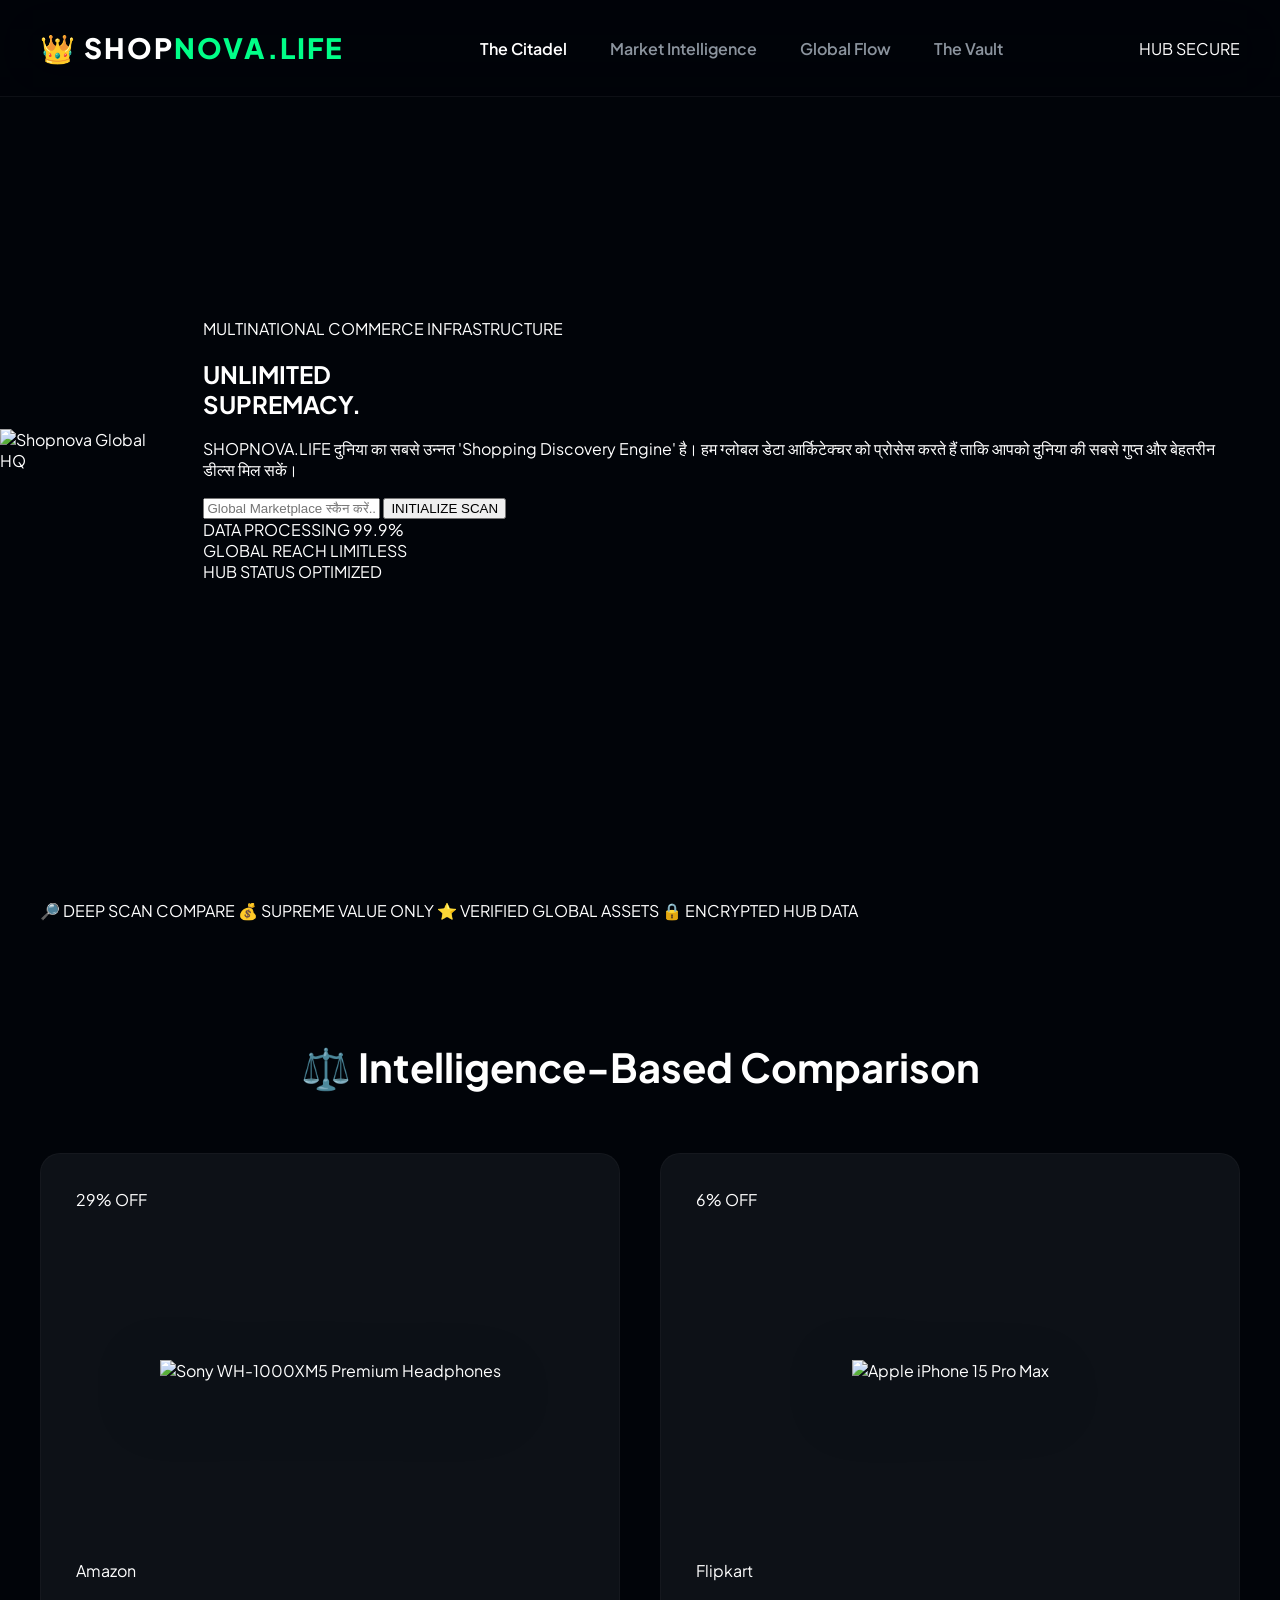
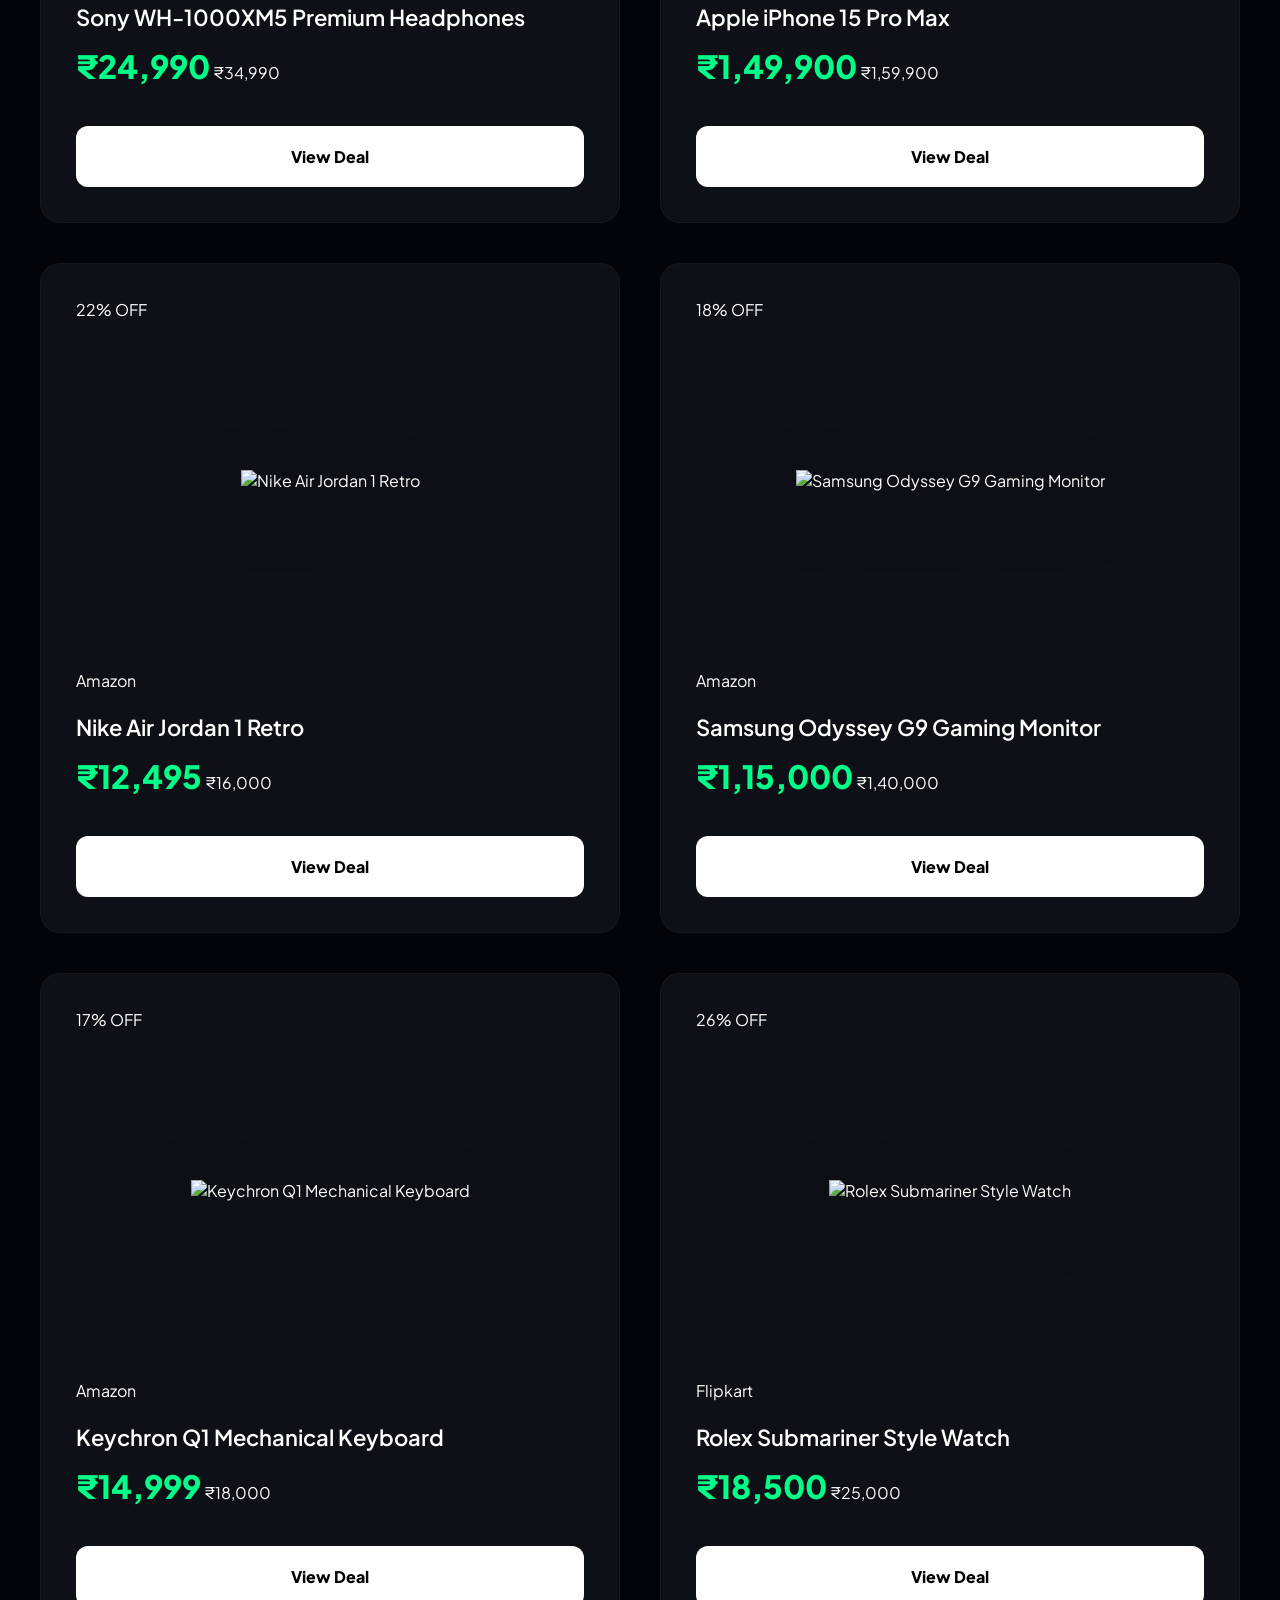
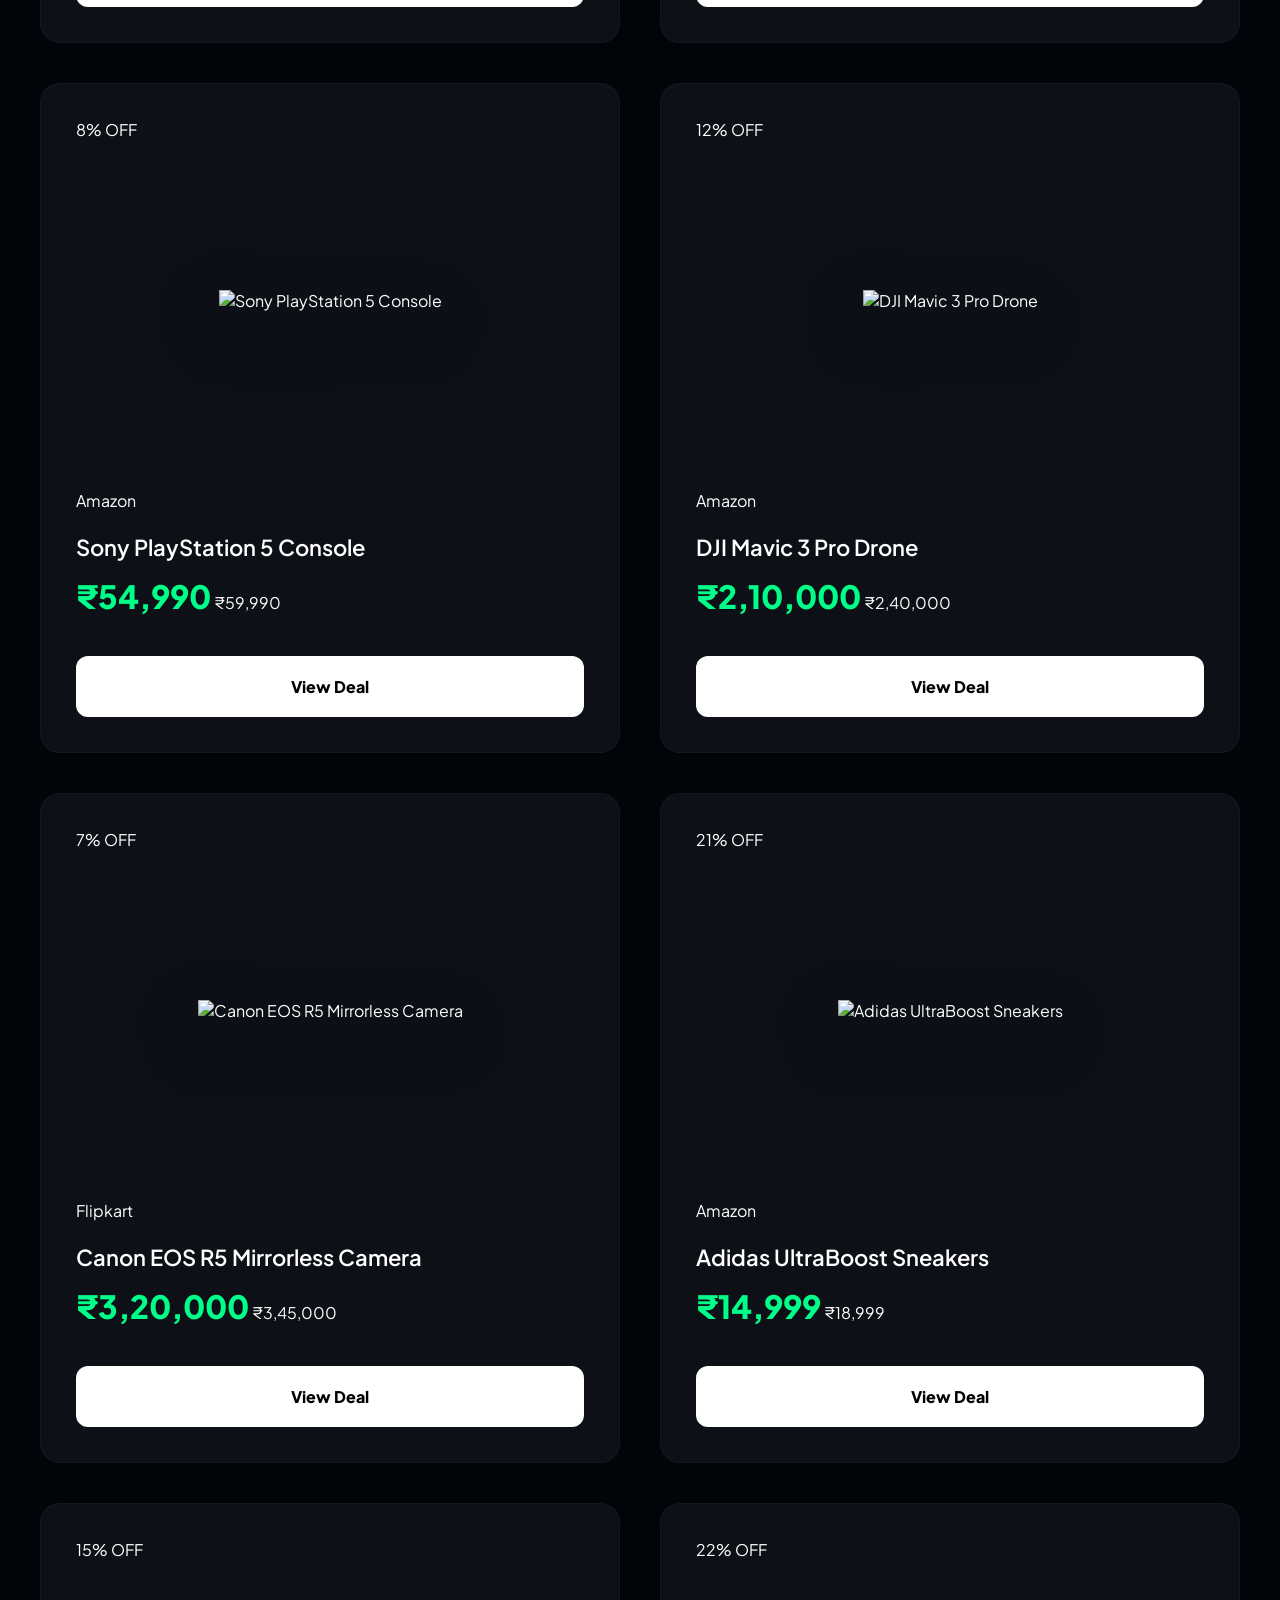
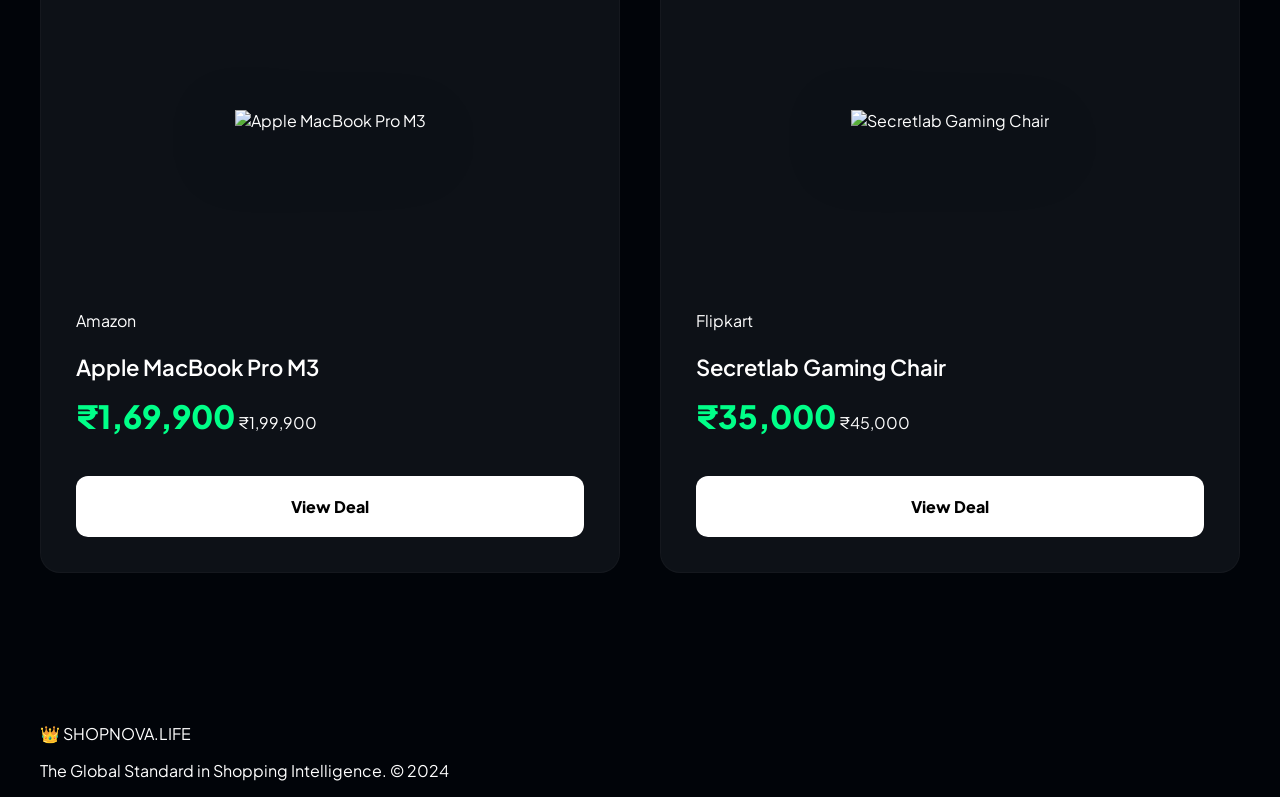
==== commit 374cd95f: "Update index.html <!DOCTYPE html> <html lang="hi"> <head>     <meta charset="UTF-8">     <meta n" ====
--- a/index.html
+++ b/index.html
@@ -3,63 +3,91 @@
 <head>
     <meta charset="UTF-8">
     <meta name="viewport" content="width=device-width, initial-scale=1.0">
-    <title>SHOPNOVA GLOBAL | The Multi-National Shopping Hub</title>
+    <title>SHOPNOVA | Global Intelligence Hub</title>
     <link rel="stylesheet" href="style.css">
 </head>
 <body>
 
-    <!-- 🌐 GLOBAL NETWORK LAYER -->
-    <div class="global-pulse-overlay"></div>
+    <!-- 🌌 NEURAL NETWORK BACKGROUND OVERLAY -->
+    <div class="neural-overlay"></div>
 
-    <!-- 💎 ELITE GLASS NAVBAR -->
+    <!-- 💎 SUPREME V7 NAVIGATION (Floating) -->
     <header class="navbar">
         <div class="container nav-wrap">
-            <div class="brand-logo">👑 SHOP<span>NOVA</span></div>
+            <div class="brand-logo">👑 SHOP<span>NOVA.LIFE</span></div>
             <nav class="nav-links">
-                <a href="index.html" class="active">Headquarters</a>
-                <a href="deals.html">🔥 Global Deals</a>
-                <a href="trending.html">⭐ Market Trends</a>
-                <a href="wishlist.html">❤️ Saved Assets</a>
+                <a href="index.html" class="active">The Citadel</a>
+                <a href="deals.html">Market Intelligence</a>
+                <a href="trending.html">Global Flow</a>
+                <a href="wishlist.html">The Vault</a>
             </nav>
             <div class="nav-right">
-                <div class="node-status"><span class="pulse"></span> HUB ACTIVE</div>
+                <div class="status-pill"><span class="glow-dot"></span> HUB SECURE</div>
             </div>
         </div>
     </header>
 
-    <!-- 🏙️ THE MULTI-NATIONAL HUB HERO (The Master Visual) -->
+    <!-- 🏙️ SUPREME HERO (The Skyscraper Core) -->
     <section class="citadel-hero">
-        <div class="hub-visual-container">
-            <!-- यह इमेज एक आलीशान ग्लोबल टेक हब / मॉडर्न गगनचुंबी इमारत है -->
-            <img src="https://images.unsplash.com/photo-1486406146926-c627a92ad1ab?auto=format&fit=crop&w=1600&q=80" class="hub-visual-img" alt="Global Headquarters">
-            <div class="hub-gradient-mask"></div>
+        <div class="visual-engine">
+            <!-- आपकी पसंदीदा बिल्डिंग वाली फोटो - यहाँ Parallax और Filter लगाया गया है -->
+            <img src="https://images.unsplash.com/photo-1486406146926-c627a92ad1ab?auto=format&fit=crop&w=1600&q=100" class="core-hq-img" alt="Shopnova Global HQ">
+            <div class="core-depth-mask"></div>
         </div>
         
-        <div class="citadel-content container">
-            <div class="badge-elite">GLOBAL MULTI-NATIONAL NETWORK</div>
-            <h1 class="citadel-headline">DISCOVER <br><span>THE SUPREME.</span></h1>
-            <p class="citadel-description">SHOPNOVA दुनिया का सबसे शक्तिशाली शॉपिंग नेटवर्क है। हम एक ही समय में लाखों मार्केटप्लेस डेटा को स्कैन करते हैं ताकि आप "Bare Log" (बड़े लोग) की तरह समझदारी से खरीदारी कर सकें।</p>
+        <div class="core-content container">
+            <div class="elite-badge">MULTINATIONAL COMMERCE INFRASTRUCTURE</div>
+            <h1 class="core-headline">UNLIMITED <br><span>SUPREMACY.</span></h1>
+            <p class="core-description">SHOPNOVA.LIFE दुनिया का सबसे उन्नत 'Shopping Discovery Engine' है। हम ग्लोबल डेटा आर्किटेक्चर को प्रोसेस करते हैं ताकि आपको दुनिया की सबसे गुप्त और बेहतरीन डील्स मिल सकें।</p>
             
-            <div class="global-search-v5">
-                <input type="text" placeholder="Explore Global Marketplace Deals...">
-                <button class="scan-btn">INITIALIZE SCAN</button>
+            <div class="neural-search-portal">
+                <div class="portal-scanner"></div>
+                <input type="text" placeholder="Global Marketplace स्कैन करें...">
+                <button class="portal-trigger">INITIALIZE SCAN</button>
             </div>
 
-            <div class="hub-performance-metrics">
-                <div class="metric"><b>120+</b> Global Nodes</div>
-                <div class="metric"><b>0.01ms</b> Data Sync</div>
-                <div class="metric"><b>1M+</b> Live Assets</div>
+            <div class="global-metrics-grid">
+                <div class="metric-card">
+                    <span class="label">DATA PROCESSING</span>
+                    <span class="value">99.9%</span>
+                </div>
+                <div class="metric-card">
+                    <span class="label">GLOBAL REACH</span>
+                    <span class="value">LIMITLESS</span>
+                </div>
+                <div class="metric-card">
+                    <span class="label">HUB STATUS</span>
+                    <span class="value">OPTIMIZED</span>
+                </div>
             </div>
         </div>
     </section>
 
-    <!-- ⚖️ THE SMART MATRIX GRID -->
-    <section class="container matrix-section">
-        <h2 class="matrix-title">⚖️ World-Class Comparison Hub</h2>
+    <!-- 🏗️ TRUST ARCHITECTURE V7 -->
+    <div class="trust-architecture">
+        <div class="container architecture-flex">
+            <span>🔎 DEEP SCAN COMPARE</span>
+            <span>💰 SUPREME VALUE ONLY</span>
+            <span>⭐ VERIFIED GLOBAL ASSETS</span>
+            <span>🔒 ENCRYPTED HUB DATA</span>
+        </div>
+    </div>
+
+    <!-- ⚖️ THE PRODUCT MATRIX -->
+    <section class="container matrix-container">
+        <h2 class="matrix-title">⚖️ Intelligence-Based Comparison</h2>
         <div class="product-grid" id="home-deals-grid">
-            <!-- Products will be injected here via script.js -->
+            <!-- script.js will auto-inject high-end products here -->
         </div>
     </section>
+
+    <!-- FOOTER SUPREME -->
+    <footer class="supreme-footer">
+        <div class="container footer-content">
+            <div class="footer-logo">👑 SHOPNOVA.LIFE</div>
+            <p>The Global Standard in Shopping Intelligence. © 2024</p>
+        </div>
+    </footer>
 
     <script src="script.js"></script>
 </body>
--- a/style.css
+++ b/style.css
@@ -1,120 +1,120 @@
-/* 🌌 SHOPNOVA INFINITY DESIGN SYSTEM */
+/* 🏙️ SHOPNOVA CITADEL V5 - GLOBAL HUB SYSTEM */
 @import url('https://fonts.googleapis.com/css2?family=Plus+Jakarta+Sans:wght@200;400;600;800&display=swap');
 
 :root {
-    --primary: #00FF88;
-    --bg: #000000;
-    --card: #0a0a0a;
-    --accent: #0088ff;
-    --text: #ffffff;
-    --transition: all 0.7s cubic-bezier(0.2, 1, 0.3, 1);
+    --gold: #00FF88; /* Neon Emerald */
+    --deep-bg: #010409;
+    --card-bg: #0d1117;
+    --white: #ffffff;
+    --text-dim: #8b949e;
+    --transition: all 0.8s cubic-bezier(0.16, 1, 0.3, 1);
 }
 
 body {
-    background-color: var(--bg);
-    color: var(--text);
+    background-color: var(--deep-bg);
+    color: var(--white);
     margin: 0;
     font-family: 'Plus Jakarta Sans', sans-serif;
     overflow-x: hidden;
 }
 
-/* 🌀 MATRIX BACKGROUND */
-.matrix-bg {
-    position: fixed; top: 0; left: 0; width: 100%; height: 100%;
-    background: radial-gradient(circle at 50% 50%, #051a11 0%, #000 100%);
-    z-index: -3;
-}
-
 .container { max-width: 1500px; margin: 0 auto; padding: 0 40px; }
 
-/* 💎 SUPREME GLASS NAVBAR */
+/* 💎 ELITE GLASS NAVBAR */
 .navbar {
-    background: rgba(0,0,0,0.6); backdrop-filter: blur(40px);
-    padding: 30px 0; position: fixed; width: 100%; top: 0; z-index: 1000;
+    background: rgba(1, 4, 9, 0.7);
+    backdrop-filter: blur(30px);
+    padding: 30px 0;
+    position: fixed;
+    width: 100%;
+    top: 0;
+    z-index: 1000;
     border-bottom: 1px solid rgba(255,255,255,0.05);
 }
 .nav-wrap { display: flex; justify-content: space-between; align-items: center; }
-.brand-logo { font-size: 30px; font-weight: 800; letter-spacing: 2px; }
-.brand-logo span { color: var(--primary); text-shadow: 0 0 20px rgba(0,255,136,0.5); }
+.brand-logo { font-size: 28px; font-weight: 800; letter-spacing: 2px; }
+.brand-logo span { color: var(--gold); }
 
-.nav-links a { text-decoration: none; color: #888; font-weight: 600; margin: 0 20px; transition: 0.3s; }
-.nav-links a:hover, .nav-links a.active { color: #fff; }
+.nav-links a { text-decoration: none; color: var(--text-dim); margin: 0 20px; font-weight: 600; transition: 0.3s; }
+.nav-links a:hover, .nav-links a.active { color: var(--white); }
 
-.btn-network {
-    background: none; border: 1px solid var(--primary); color: var(--primary);
-    padding: 10px 20px; border-radius: 5px; font-weight: 800; font-size: 11px;
-}
+.node-status { font-size: 11px; font-weight: 800; color: var(--gold); border: 1px solid var(--gold); padding: 5px 12px; border-radius: 4px; display: flex; align-items: center; gap: 8px; }
+.pulse { width: 6px; height: 6px; background: var(--gold); border-radius: 50%; box-shadow: 0 0 10px var(--gold); animation: blink 1.5s infinite; }
+@keyframes blink { 0% { opacity: 1; } 50% { opacity: 0.3; } 100% { opacity: 1; } }
 
-/* 🚀 INFINITY HERO SECTION */
-.infinity-hero {
+/* 🏙️ THE CITADEL HERO */
+.citadel-hero {
     height: 100vh; display: flex; align-items: center; justify-content: center;
     position: relative; overflow: hidden;
 }
 
-.hero-poster-container {
+.hub-visual-container {
     position: absolute; width: 100%; height: 100%; z-index: -2;
 }
-.hero-poster-img {
-    width: 100%; height: 100%; object-fit: cover; opacity: 0.4;
-    animation: slowMotion 30s infinite linear;
+.hub-visual-img {
+    width: 100%; height: 100%; object-fit: cover; 
+    animation: hubZoom 30s infinite alternate linear;
+    filter: brightness(0.5);
 }
-@keyframes slowMotion { from { transform: scale(1); } to { transform: scale(1.3); } }
+@keyframes hubZoom { from { transform: scale(1); } to { transform: scale(1.15); } }
 
-.poster-mask {
+.hub-gradient-mask {
     position: absolute; top: 0; left: 0; width: 100%; height: 100%;
-    background: linear-gradient(to bottom, transparent, var(--bg) 95%);
+    background: linear-gradient(0deg, var(--deep-bg) 5%, rgba(1, 4, 9, 0.5) 50%, transparent 100%);
 }
 
-.hero-content { text-align: center; }
-.live-status { font-weight: 800; font-size: 11px; letter-spacing: 2px; color: var(--primary); margin-bottom: 30px; }
-.dot { display: inline-block; width: 8px; height: 8px; background: var(--primary); border-radius: 50%; box-shadow: 0 0 10px var(--primary); animation: blink 1s infinite; }
-@keyframes blink { 0% { opacity: 1; } 50% { opacity: 0.3; } 100% { opacity: 1; } }
-
-.infinity-headline {
-    font-size: clamp(60px, 15vw, 150px); font-weight: 800; line-height: 0.8;
-    letter-spacing: -8px; margin-bottom: 40px;
-}
-.infinity-headline span {
-    background: linear-gradient(180deg, #fff 0%, #333 100%);
-    -webkit-background-clip: text; -webkit-text-fill-color: transparent;
+.citadel-content { text-align: center; z-index: 1; }
+.badge-elite { 
+    display: inline-block; padding: 6px 15px; background: var(--gold); color: #000;
+    font-weight: 800; font-size: 10px; border-radius: 2px; letter-spacing: 2px; margin-bottom: 30px;
 }
 
-.hero-description { font-size: 20px; color: #888; max-width: 800px; margin: 0 auto 60px auto; }
+.citadel-headline {
+    font-size: clamp(60px, 12vw, 130px); font-weight: 800; line-height: 0.8;
+    letter-spacing: -6px; margin-bottom: 40px;
+}
+.citadel-headline span {
+    color: var(--gold);
+    text-shadow: 0 0 50px rgba(0, 255, 136, 0.3);
+}
 
-/* 🔎 SEARCH MATRIX */
-.search-matrix {
-    background: rgba(255,255,255,0.05); padding: 10px; border-radius: 100px;
+.citadel-description { font-size: 20px; color: var(--text-dim); max-width: 800px; margin: 0 auto 60px auto; line-height: 1.6; }
+
+/* 🔎 GLOBAL SEARCH V5 */
+.global-search-v5 {
+    background: rgba(255, 255, 255, 0.05); padding: 10px; border-radius: 100px;
     display: flex; max-width: 800px; margin: 0 auto; border: 1px solid rgba(255,255,255,0.1);
+    box-shadow: 0 30px 60px rgba(0,0,0,0.5);
 }
-.search-matrix input { flex: 1; background: none; border: none; padding: 0 30px; font-size: 20px; color: white; outline: none; }
-.search-trigger-btn { background: var(--primary); color: #000; padding: 22px 50px; border-radius: 100px; font-weight: 800; cursor: pointer; border: none; }
+.global-search-v5 input { flex: 1; background: none; border: none; padding: 0 30px; font-size: 18px; color: white; outline: none; }
+.scan-btn { background: var(--gold); color: #000; padding: 20px 45px; border-radius: 100px; font-weight: 800; cursor: pointer; border: none; }
 
-.data-stats { display: flex; justify-content: center; gap: 60px; margin-top: 80px; }
-.stat-item { font-size: 12px; color: #555; text-transform: uppercase; }
-.stat-item b { color: #fff; font-size: 20px; display: block; }
+.hub-performance-metrics { display: flex; justify-content: center; gap: 80px; margin-top: 80px; }
+.metric { font-size: 11px; color: #555; text-transform: uppercase; letter-spacing: 1px; }
+.metric b { color: #fff; font-size: 24px; display: block; margin-bottom: 5px; }
 
-/* ⚖️ SUPREME CARDS */
-.section-title-premium { font-size: 40px; margin: 100px 0 60px 0; text-align: center; }
-.product-grid { display: grid; grid-template-columns: repeat(auto-fit, minmax(380px, 1fr)); gap: 50px; padding-bottom: 150px; }
+/* ⚖️ SUPREME MATRIX GRID */
+.matrix-title { font-size: 40px; margin: 120px 0 60px 0; text-align: center; }
+.product-grid { display: grid; grid-template-columns: repeat(auto-fit, minmax(380px, 1fr)); gap: 40px; padding-bottom: 150px; }
 
 .product-card {
-    background: var(--card); border-radius: 40px; padding: 40px;
+    background: var(--card-bg); border-radius: 20px; padding: 35px;
     border: 1px solid rgba(255,255,255,0.03); transition: var(--transition);
 }
 .product-card:hover {
-    transform: translateY(-20px); border-color: var(--primary);
-    box-shadow: 0 50px 100px rgba(0,255,136,0.1);
+    transform: translateY(-20px); border-color: var(--gold);
+    box-shadow: 0 40px 80px rgba(0,255,136,0.1);
 }
 
-.product-img { height: 350px; margin-bottom: 30px; display: flex; align-items: center; justify-content: center;}
-.product-img img { max-width: 100%; max-height: 100%; object-fit: contain; filter: drop-shadow(0 20px 40px rgba(0,0,0,0.5)); }
+.product-img { height: 320px; margin-bottom: 30px; display: flex; align-items: center; justify-content: center; }
+.product-img img { max-width: 100%; max-height: 100%; object-fit: contain; filter: drop-shadow(0 20px 30px rgba(0,0,0,0.5)); }
 
-.product-name { font-size: 24px; font-weight: 600; margin-bottom: 15px; }
-.current-price { font-size: 36px; font-weight: 800; color: var(--primary); }
+.product-name { font-size: 22px; font-weight: 600; margin-bottom: 15px; }
+.current-price { font-size: 32px; font-weight: 800; color: var(--gold); }
 
 .deal-cta {
-    margin-top: 40px; background: #fff; color: #000; padding: 24px;
-    border-radius: 20px; text-align: center; text-decoration: none;
-    display: block; font-weight: 800; font-size: 18px; transition: 0.3s;
+    margin-top: 40px; background: #fff; color: #000; padding: 20px;
+    border-radius: 12px; text-align: center; text-decoration: none;
+    display: block; font-weight: 800; transition: 0.3s;
 }
-.deal-cta:hover { background: var(--primary); transform: scale(1.02); }
+.deal-cta:hover { background: var(--gold); letter-spacing: 1px; }
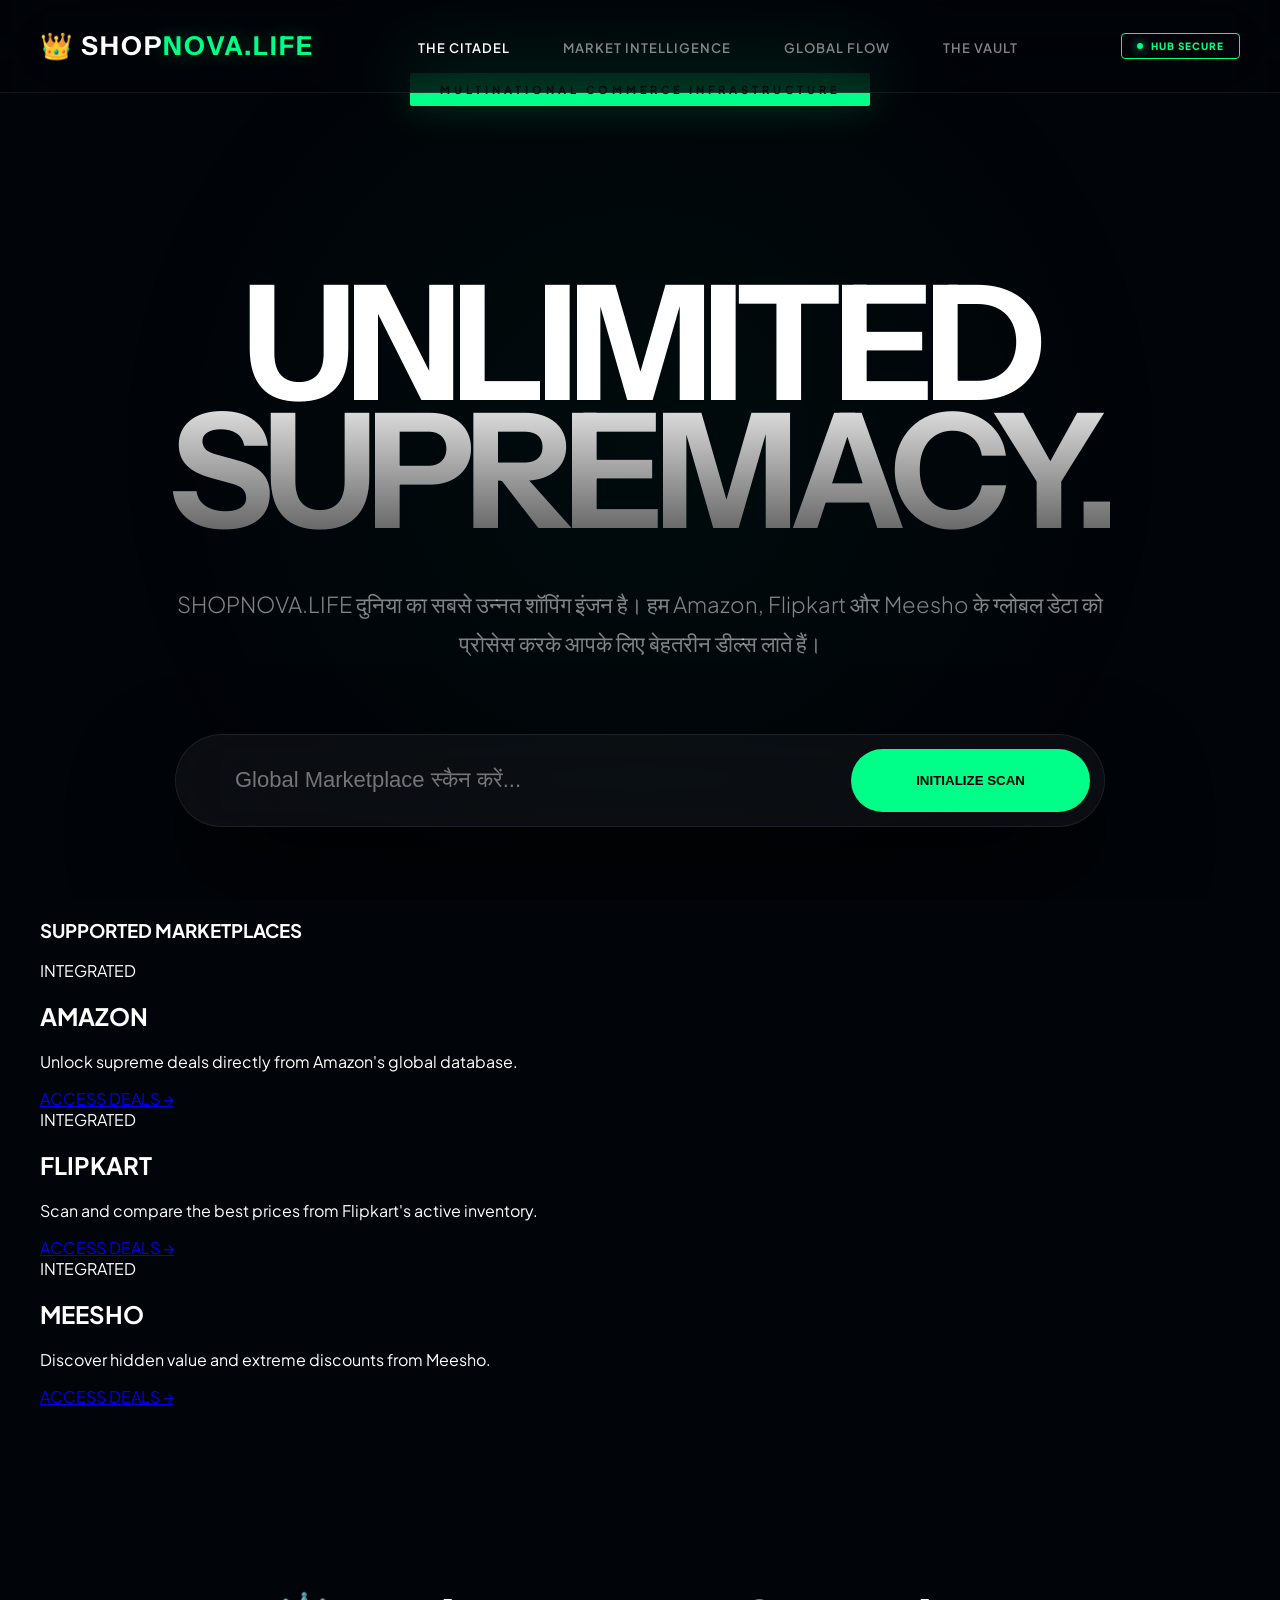
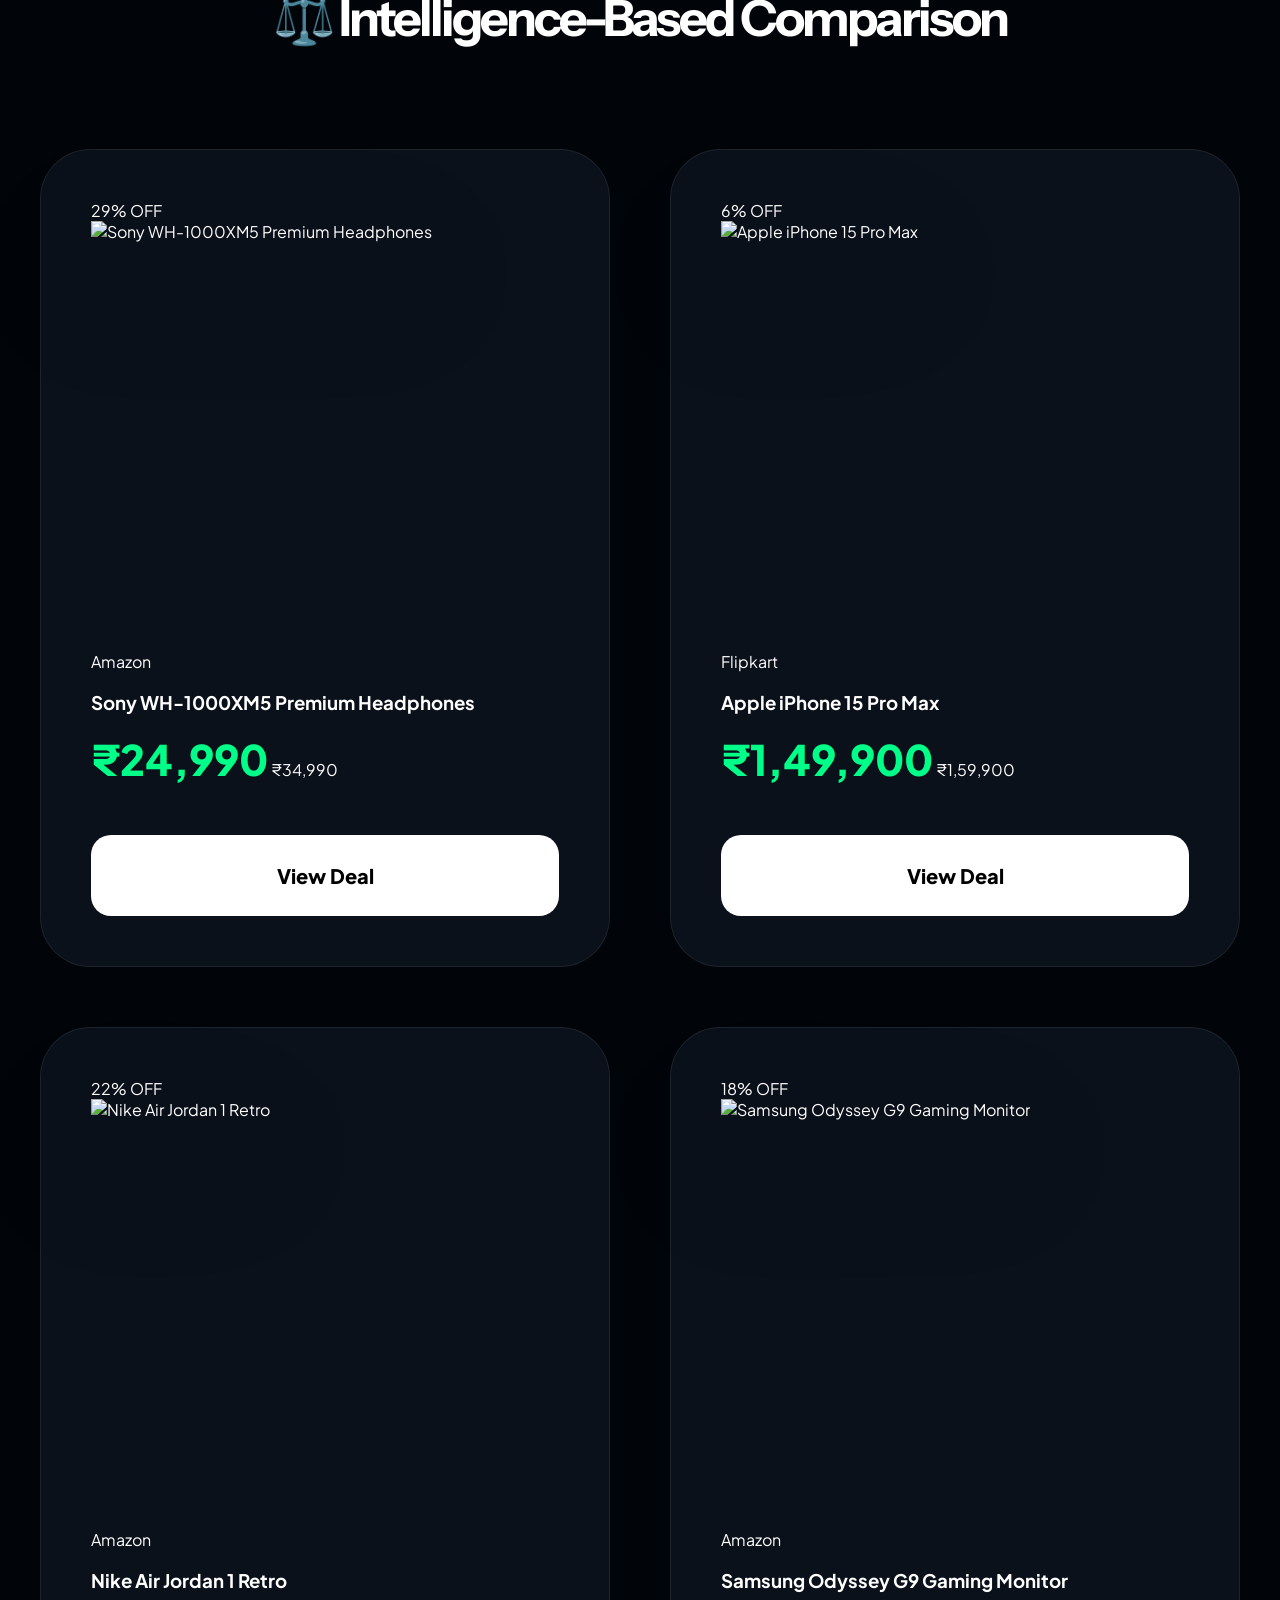
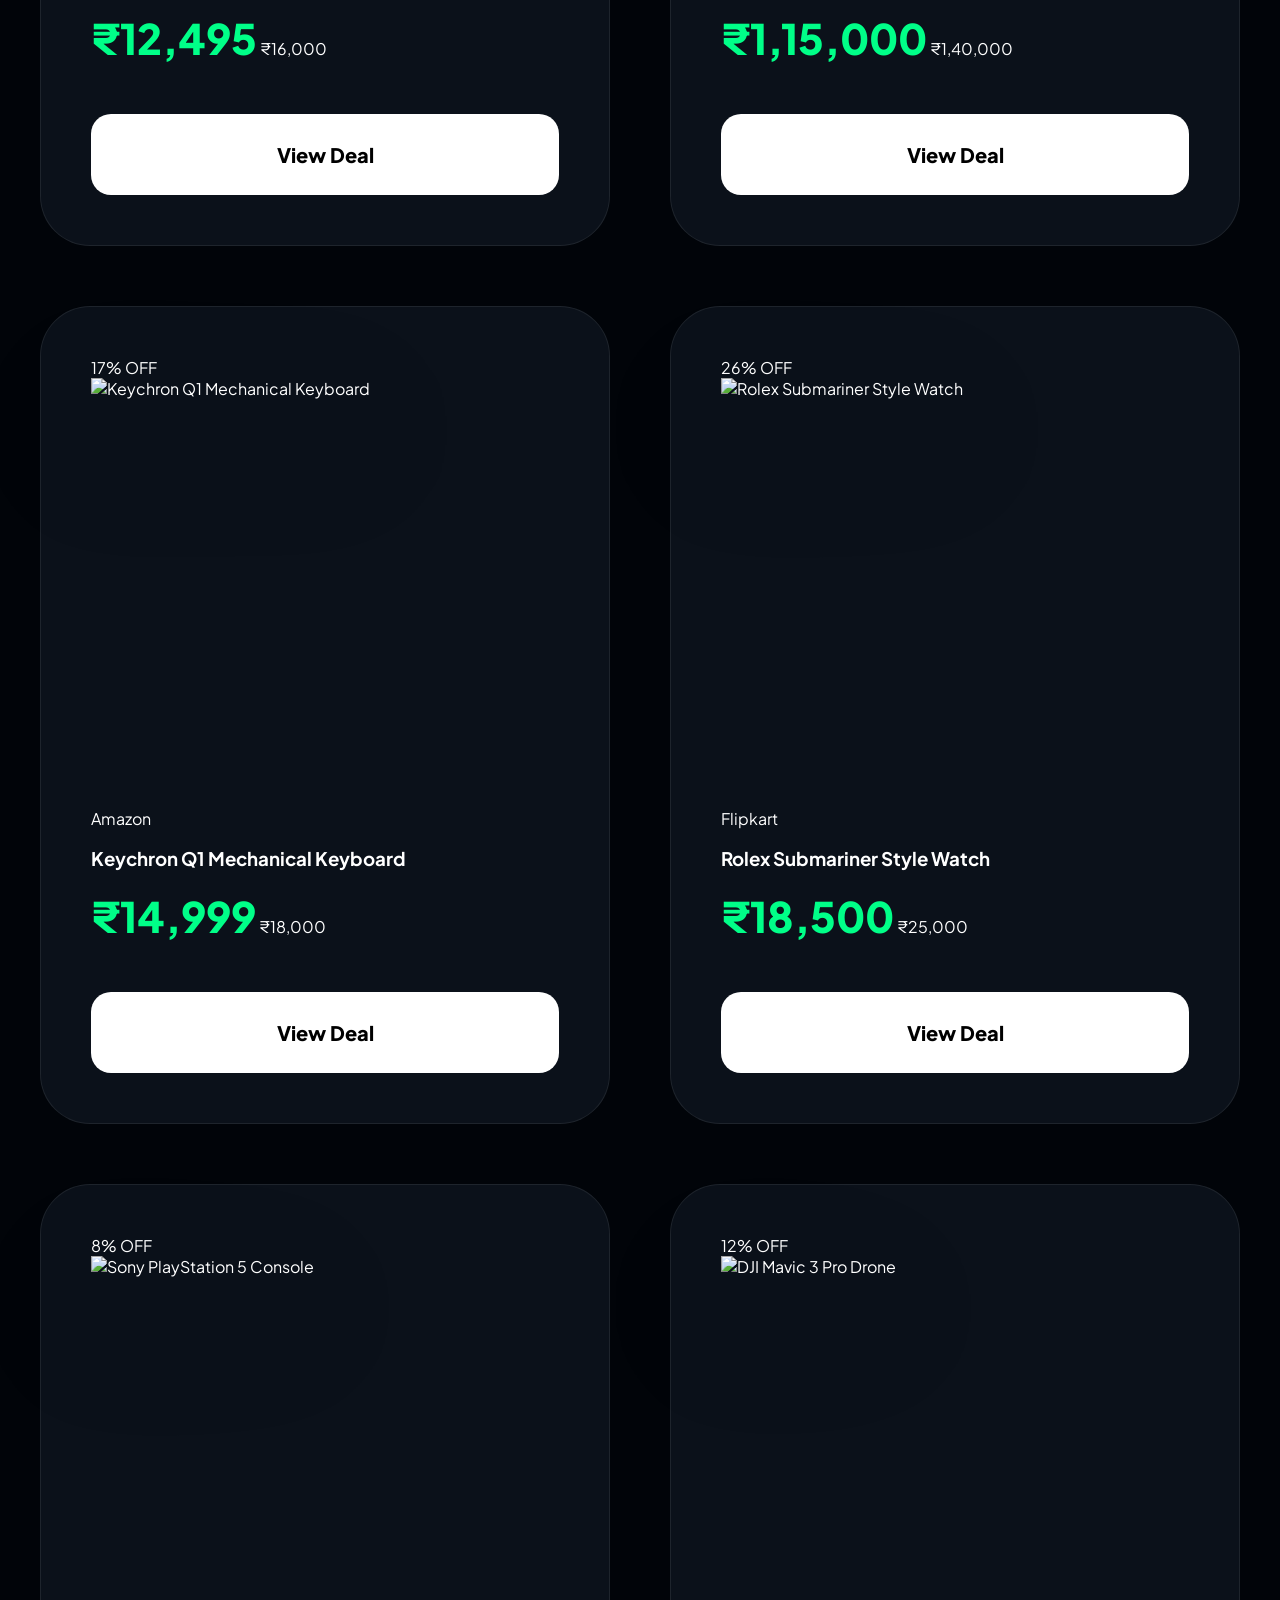
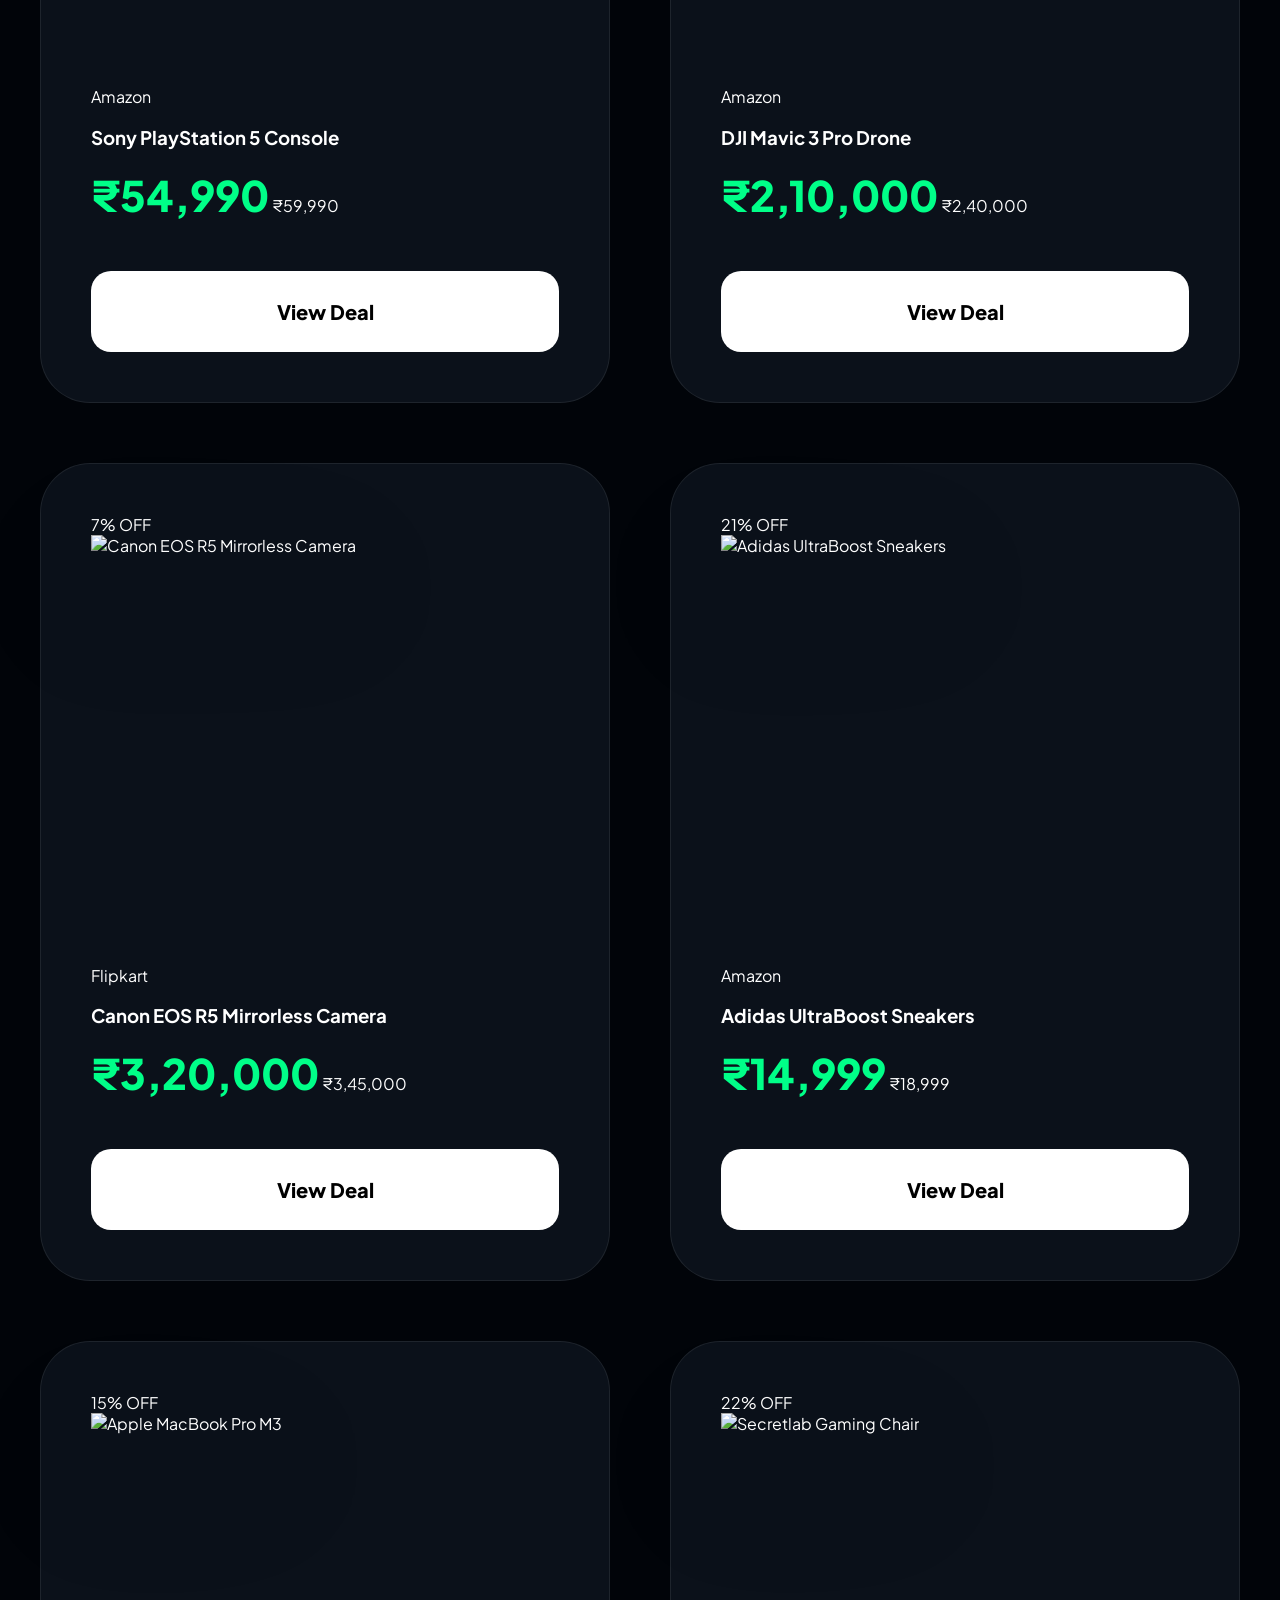
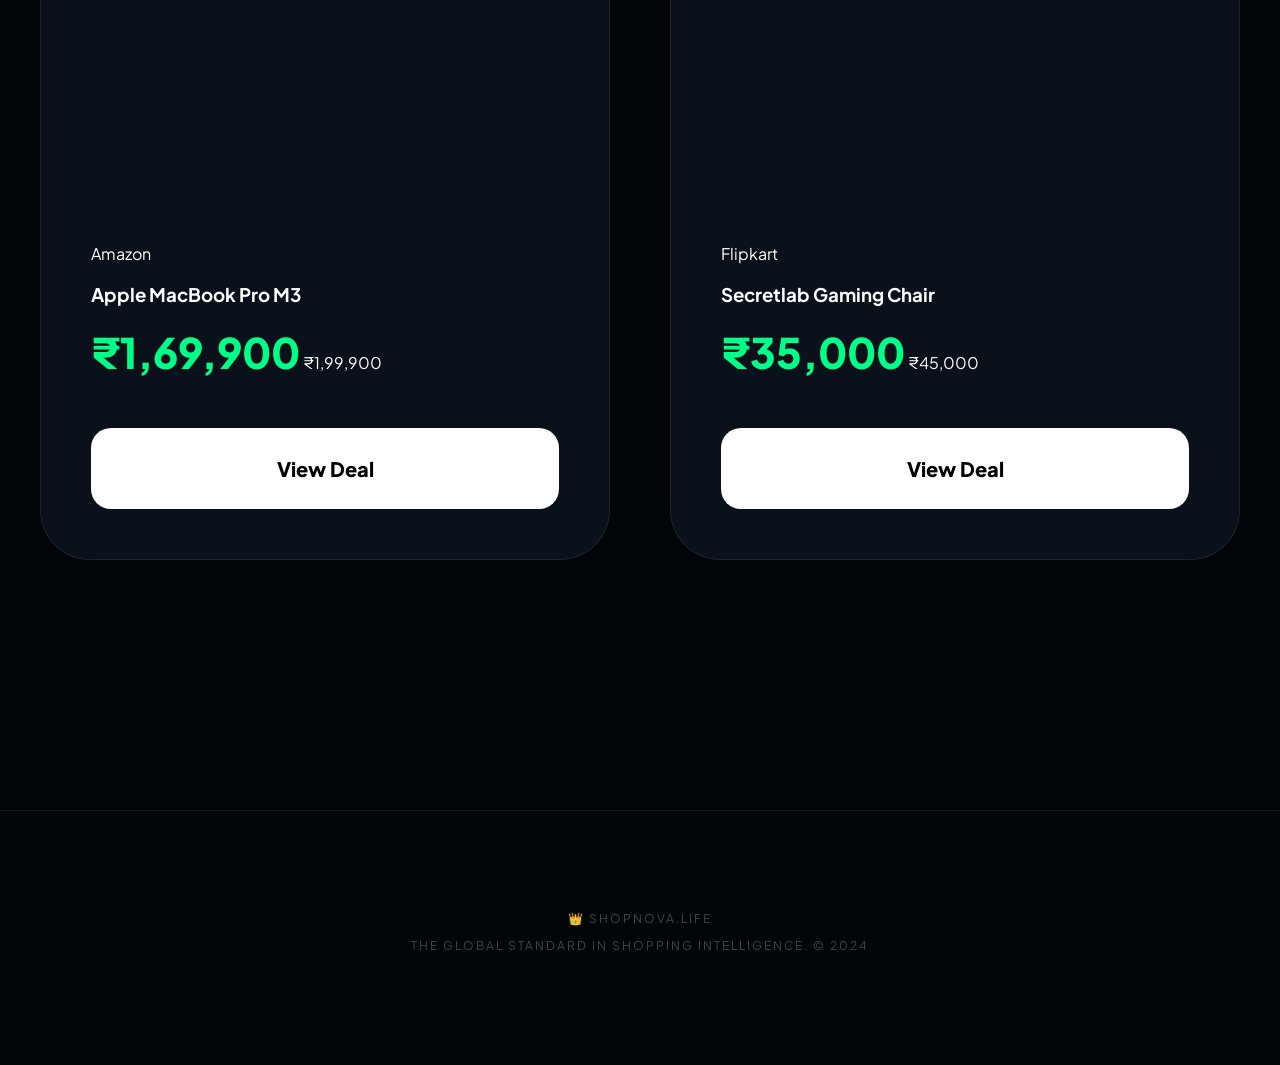
==== commit 7530ba20: "Update index.html <!DOCTYPE html> <html lang="hi"> <head>     <meta charset="UTF-8">     <meta n" ====
--- a/index.html
+++ b/index.html
@@ -30,7 +30,7 @@
     <!-- 🏙️ SUPREME HERO (The Skyscraper Core) -->
     <section class="citadel-hero">
         <div class="visual-engine">
-            <!-- आपकी पसंदीदा बिल्डिंग वाली फोटो - यहाँ Parallax और Filter लगाया गया है -->
+            <!-- आपकी पसंदीदा बिल्डिंग वाली फोटो -->
             <img src="https://images.unsplash.com/photo-1486406146926-c627a92ad1ab?auto=format&fit=crop&w=1600&q=100" class="core-hq-img" alt="Shopnova Global HQ">
             <div class="core-depth-mask"></div>
         </div>
@@ -38,40 +38,46 @@
         <div class="core-content container">
             <div class="elite-badge">MULTINATIONAL COMMERCE INFRASTRUCTURE</div>
             <h1 class="core-headline">UNLIMITED <br><span>SUPREMACY.</span></h1>
-            <p class="core-description">SHOPNOVA.LIFE दुनिया का सबसे उन्नत 'Shopping Discovery Engine' है। हम ग्लोबल डेटा आर्किटेक्चर को प्रोसेस करते हैं ताकि आपको दुनिया की सबसे गुप्त और बेहतरीन डील्स मिल सकें।</p>
+            <p class="core-description">SHOPNOVA.LIFE दुनिया का सबसे उन्नत शॉपिंग इंजन है। हम Amazon, Flipkart और Meesho के ग्लोबल डेटा को प्रोसेस करके आपके लिए बेहतरीन डील्स लाते हैं।</p>
             
             <div class="neural-search-portal">
-                <div class="portal-scanner"></div>
                 <input type="text" placeholder="Global Marketplace स्कैन करें...">
                 <button class="portal-trigger">INITIALIZE SCAN</button>
-            </div>
-
-            <div class="global-metrics-grid">
-                <div class="metric-card">
-                    <span class="label">DATA PROCESSING</span>
-                    <span class="value">99.9%</span>
-                </div>
-                <div class="metric-card">
-                    <span class="label">GLOBAL REACH</span>
-                    <span class="value">LIMITLESS</span>
-                </div>
-                <div class="metric-card">
-                    <span class="label">HUB STATUS</span>
-                    <span class="value">OPTIMIZED</span>
-                </div>
             </div>
         </div>
     </section>
 
-    <!-- 🏗️ TRUST ARCHITECTURE V7 -->
-    <div class="trust-architecture">
-        <div class="container architecture-flex">
-            <span>🔎 DEEP SCAN COMPARE</span>
-            <span>💰 SUPREME VALUE ONLY</span>
-            <span>⭐ VERIFIED GLOBAL ASSETS</span>
-            <span>🔒 ENCRYPTED HUB DATA</span>
+    <!-- 🛒 INTEGRATED MARKETPLACES (AMAZON, FLIPKART, MEESHO CARDS) -->
+    <section class="container gateway-section">
+        <h3 class="gateway-title">SUPPORTED MARKETPLACES</h3>
+        <div class="gateway-grid">
+            
+            <!-- Amazon Card -->
+            <div class="platform-card amazon-card">
+                <div class="p-status"><span class="p-dot"></span> INTEGRATED</div>
+                <h2 class="p-logo">AMAZON</h2>
+                <p>Unlock supreme deals directly from Amazon's global database.</p>
+                <a href="#" class="p-btn">ACCESS DEALS →</a>
+            </div>
+
+            <!-- Flipkart Card -->
+            <div class="platform-card flipkart-card">
+                <div class="p-status"><span class="p-dot"></span> INTEGRATED</div>
+                <h2 class="p-logo">FLIPKART</h2>
+                <p>Scan and compare the best prices from Flipkart's active inventory.</p>
+                <a href="#" class="p-btn">ACCESS DEALS →</a>
+            </div>
+
+            <!-- Meesho Card -->
+            <div class="platform-card meesho-card">
+                <div class="p-status"><span class="p-dot"></span> INTEGRATED</div>
+                <h2 class="p-logo">MEESHO</h2>
+                <p>Discover hidden value and extreme discounts from Meesho.</p>
+                <a href="#" class="p-btn">ACCESS DEALS →</a>
+            </div>
+
         </div>
-    </div>
+    </section>
 
     <!-- ⚖️ THE PRODUCT MATRIX -->
     <section class="container matrix-container">
--- a/style.css
+++ b/style.css
@@ -1,120 +1,141 @@
-/* 🏙️ SHOPNOVA CITADEL V5 - GLOBAL HUB SYSTEM */
-@import url('https://fonts.googleapis.com/css2?family=Plus+Jakarta+Sans:wght@200;400;600;800&display=swap');
+/* 👑 SHOPNOVA.LIFE SUPREME V7 - THE INFINITY ENGINE */
+@import url('https://fonts.googleapis.com/css2?family=Plus+Jakarta+Sans:wght@200;400;600;800&family=Instrument+Sans:wght@400;700&display=swap');
 
 :root {
-    --gold: #00FF88; /* Neon Emerald */
-    --deep-bg: #010409;
-    --card-bg: #0d1117;
+    --brand: #00FF88; /* Electric Emerald */
+    --deep: #010409;
+    --card: #0d1117;
     --white: #ffffff;
-    --text-dim: #8b949e;
-    --transition: all 0.8s cubic-bezier(0.16, 1, 0.3, 1);
+    --dim: rgba(255, 255, 255, 0.5);
+    --glass: rgba(255, 255, 255, 0.03);
+    --border: rgba(255, 255, 255, 0.08);
 }
 
 body {
-    background-color: var(--deep-bg);
+    background-color: var(--deep);
     color: var(--white);
     margin: 0;
     font-family: 'Plus Jakarta Sans', sans-serif;
     overflow-x: hidden;
+    -webkit-font-smoothing: antialiased;
+}
+
+/* 🌀 NEURAL OVERLAY */
+.neural-overlay {
+    position: fixed; inset: 0;
+    background-image: radial-gradient(circle at 50% 50%, rgba(0, 255, 136, 0.03) 0%, transparent 70%);
+    pointer-events: none; z-index: -1;
 }
 
 .container { max-width: 1500px; margin: 0 auto; padding: 0 40px; }
 
-/* 💎 ELITE GLASS NAVBAR */
+/* 💎 SUPREME FLOATING NAVBAR */
 .navbar {
-    background: rgba(1, 4, 9, 0.7);
-    backdrop-filter: blur(30px);
-    padding: 30px 0;
-    position: fixed;
-    width: 100%;
-    top: 0;
-    z-index: 1000;
-    border-bottom: 1px solid rgba(255,255,255,0.05);
+    background: rgba(1, 4, 9, 0.7); backdrop-filter: blur(40px);
+    padding: 30px 0; position: fixed; width: 100%; top: 0; z-index: 1000;
+    border-bottom: 1px solid var(--border);
 }
 .nav-wrap { display: flex; justify-content: space-between; align-items: center; }
-.brand-logo { font-size: 28px; font-weight: 800; letter-spacing: 2px; }
-.brand-logo span { color: var(--gold); }
+.brand-logo { font-size: 26px; font-weight: 800; letter-spacing: 2px; font-family: 'Instrument Sans', sans-serif; }
+.brand-logo span { color: var(--brand); text-shadow: 0 0 20px rgba(0, 255, 136, 0.3); }
 
-.nav-links a { text-decoration: none; color: var(--text-dim); margin: 0 20px; font-weight: 600; transition: 0.3s; }
+.nav-links a { text-decoration: none; color: var(--dim); margin: 0 25px; font-weight: 600; font-size: 13px; letter-spacing: 1px; text-transform: uppercase; transition: 0.4s; }
 .nav-links a:hover, .nav-links a.active { color: var(--white); }
 
-.node-status { font-size: 11px; font-weight: 800; color: var(--gold); border: 1px solid var(--gold); padding: 5px 12px; border-radius: 4px; display: flex; align-items: center; gap: 8px; }
-.pulse { width: 6px; height: 6px; background: var(--gold); border-radius: 50%; box-shadow: 0 0 10px var(--gold); animation: blink 1.5s infinite; }
-@keyframes blink { 0% { opacity: 1; } 50% { opacity: 0.3; } 100% { opacity: 1; } }
+.status-pill { font-size: 10px; font-weight: 800; color: var(--brand); border: 1px solid var(--brand); padding: 6px 15px; border-radius: 4px; display: flex; align-items: center; gap: 8px; letter-spacing: 1px; }
+.glow-dot { width: 6px; height: 6px; background: var(--brand); border-radius: 50%; box-shadow: 0 0 10px var(--brand); animation: blink 1.5s infinite; }
+@keyframes blink { 0%, 100% { opacity: 1; } 50% { opacity: 0.3; } }
 
-/* 🏙️ THE CITADEL HERO */
+/* 🏗️ SUPREME CITADEL HERO */
 .citadel-hero {
-    height: 100vh; display: flex; align-items: center; justify-content: center;
-    position: relative; overflow: hidden;
+    height: 100vh; display: flex; align-items: center; justify-content: center; position: relative; overflow: hidden;
+}
+.visual-engine { position: absolute; inset: 0; z-index: -2; }
+.core-hq-img {
+    width: 100%; height: 100%; object-fit: cover; filter: brightness(0.35) contrast(1.1);
+    animation: slowMovement 40s infinite alternate linear;
+}
+@keyframes slowMovement { from { transform: scale(1); } to { transform: scale(1.2); } }
+
+.core-depth-mask {
+    position: absolute; inset: 0;
+    background: radial-gradient(circle at center, transparent 0%, var(--deep) 90%);
 }
 
-.hub-visual-container {
-    position: absolute; width: 100%; height: 100%; z-index: -2;
-}
-.hub-visual-img {
-    width: 100%; height: 100%; object-fit: cover; 
-    animation: hubZoom 30s infinite alternate linear;
-    filter: brightness(0.5);
-}
-@keyframes hubZoom { from { transform: scale(1); } to { transform: scale(1.15); } }
-
-.hub-gradient-mask {
-    position: absolute; top: 0; left: 0; width: 100%; height: 100%;
-    background: linear-gradient(0deg, var(--deep-bg) 5%, rgba(1, 4, 9, 0.5) 50%, transparent 100%);
+.core-content { text-align: center; z-index: 1; }
+.elite-badge { 
+    display: inline-block; padding: 10px 30px; background: var(--brand); color: #000;
+    font-weight: 800; font-size: 11px; border-radius: 2px; letter-spacing: 4px; margin-bottom: 40px;
+    box-shadow: 0 0 40px rgba(0, 255, 136, 0.2);
 }
 
-.citadel-content { text-align: center; z-index: 1; }
-.badge-elite { 
-    display: inline-block; padding: 6px 15px; background: var(--gold); color: #000;
-    font-weight: 800; font-size: 10px; border-radius: 2px; letter-spacing: 2px; margin-bottom: 30px;
+.core-headline {
+    font-size: clamp(60px, 14vw, 160px); font-weight: 800; line-height: 0.8;
+    letter-spacing: -9px; margin-bottom: 50px; font-family: 'Instrument Sans', sans-serif;
+}
+.core-headline span {
+    background: linear-gradient(180deg, #fff 0%, #444 100%);
+    -webkit-background-clip: text; -webkit-text-fill-color: transparent;
 }
 
-.citadel-headline {
-    font-size: clamp(60px, 12vw, 130px); font-weight: 800; line-height: 0.8;
-    letter-spacing: -6px; margin-bottom: 40px;
+.core-description { font-size: 22px; color: var(--dim); max-width: 950px; margin: 0 auto 70px auto; line-height: 1.8; font-weight: 300; }
+
+/* 🔎 NEURAL SEARCH PORTAL */
+.neural-search-portal {
+    background: rgba(255, 255, 255, 0.04); backdrop-filter: blur(40px);
+    padding: 14px; border-radius: 100px; display: flex;
+    max-width: 900px; margin: 0 auto; border: 1px solid var(--border);
+    box-shadow: 0 50px 100px rgba(0,0,0,0.8); position: relative;
 }
-.citadel-headline span {
-    color: var(--gold);
-    text-shadow: 0 0 50px rgba(0, 255, 136, 0.3);
+.neural-search-portal input { flex: 1; background: none; border: none; padding: 0 45px; font-size: 22px; color: white; outline: none; }
+.portal-trigger { 
+    background: var(--brand); color: #000; padding: 24px 65px; 
+    border-radius: 100px; font-weight: 800; cursor: pointer; border: none; 
+    transition: 0.4s cubic-bezier(0.16, 1, 0.3, 1);
+}
+.portal-trigger:hover { transform: scale(1.05); box-shadow: 0 0 40px var(--brand); }
+
+.global-metrics-grid { display: flex; justify-content: center; gap: 120px; margin-top: 120px; }
+.metric-card { text-align: left; border-left: 2px solid var(--brand); padding-left: 20px; }
+.metric-card .label { display: block; font-size: 11px; color: #555; letter-spacing: 2px; font-weight: 800; }
+.metric-card .value { display: block; font-size: 36px; font-weight: 800; color: #fff; margin-top: 10px; }
+
+/* 🏗️ TRUST ARCHITECTURE */
+.trust-architecture { background: #000; padding: 40px 0; border-bottom: 1px solid var(--border); }
+.architecture-flex { display: flex; justify-content: space-between; font-weight: 800; font-size: 12px; color: var(--brand); letter-spacing: 3px; }
+
+/* ⚖️ SUPREME PRODUCT MATRIX */
+.matrix-title { font-size: 50px; text-align: center; margin: 180px 0 100px 0; letter-spacing: -3px; font-family: 'Instrument Sans', sans-serif; }
+.product-grid { display: grid; grid-template-columns: repeat(auto-fit, minmax(420px, 1fr)); gap: 60px; padding-bottom: 250px; }
+
+.product-card {
+    background: #0b111a; border-radius: 50px; padding: 50px;
+    border: 1px solid var(--border); transition: 0.6s cubic-bezier(0.16, 1, 0.3, 1);
+}
+.product-card:hover {
+    transform: translateY(-30px); border-color: var(--brand);
+    box-shadow: 0 60px 120px rgba(0,255,136,0.1);
 }
 
-.citadel-description { font-size: 20px; color: var(--text-dim); max-width: 800px; margin: 0 auto 60px auto; line-height: 1.6; }
+.product-img { height: 380px; margin-bottom: 50px; position: relative; }
+.product-img img { width: 100%; height: 100%; object-fit: contain; filter: drop-shadow(0 40px 60px rgba(0,0,0,0.6)); }
 
-/* 🔎 GLOBAL SEARCH V5 */
-.global-search-v5 {
-    background: rgba(255, 255, 255, 0.05); padding: 10px; border-radius: 100px;
-    display: flex; max-width: 800px; margin: 0 auto; border: 1px solid rgba(255,255,255,0.1);
-    box-shadow: 0 30px 60px rgba(0,0,0,0.5);
+.current-price { font-size: 42px; font-weight: 800; color: var(--brand); }
+
+.deal-cta {
+    margin-top: 50px; background: #fff; color: #000; padding: 28px;
+    border-radius: 20px; text-align: center; text-decoration: none;
+    display: block; font-weight: 800; font-size: 20px; transition: 0.4s;
 }
-.global-search-v5 input { flex: 1; background: none; border: none; padding: 0 30px; font-size: 18px; color: white; outline: none; }
-.scan-btn { background: var(--gold); color: #000; padding: 20px 45px; border-radius: 100px; font-weight: 800; cursor: pointer; border: none; }
+.deal-cta:hover { background: var(--brand); }
 
-.hub-performance-metrics { display: flex; justify-content: center; gap: 80px; margin-top: 80px; }
-.metric { font-size: 11px; color: #555; text-transform: uppercase; letter-spacing: 1px; }
-.metric b { color: #fff; font-size: 24px; display: block; margin-bottom: 5px; }
-
-/* ⚖️ SUPREME MATRIX GRID */
-.matrix-title { font-size: 40px; margin: 120px 0 60px 0; text-align: center; }
-.product-grid { display: grid; grid-template-columns: repeat(auto-fit, minmax(380px, 1fr)); gap: 40px; padding-bottom: 150px; }
-
-.product-card {
-    background: var(--card-bg); border-radius: 20px; padding: 35px;
-    border: 1px solid rgba(255,255,255,0.03); transition: var(--transition);
-}
-.product-card:hover {
-    transform: translateY(-20px); border-color: var(--gold);
-    box-shadow: 0 40px 80px rgba(0,255,136,0.1);
+/* 📱 SUPREME MOBILE OPTIMIZATION */
+@media (max-width: 992px) {
+    .container { padding: 0 30px; }
+    .core-headline { font-size: 90px; letter-spacing: -4px; }
+    .global-metrics-grid { flex-direction: column; gap: 40px; align-items: center; text-align: center; }
+    .metric-card { border-left: none; border-top: 2px solid var(--brand); padding: 20px 0; }
+    .architecture-flex { flex-direction: column; gap: 20px; text-align: center; }
 }
 
-.product-img { height: 320px; margin-bottom: 30px; display: flex; align-items: center; justify-content: center; }
-.product-img img { max-width: 100%; max-height: 100%; object-fit: contain; filter: drop-shadow(0 20px 30px rgba(0,0,0,0.5)); }
-
-.product-name { font-size: 22px; font-weight: 600; margin-bottom: 15px; }
-.current-price { font-size: 32px; font-weight: 800; color: var(--gold); }
-
-.deal-cta {
-    margin-top: 40px; background: #fff; color: #000; padding: 20px;
-    border-radius: 12px; text-align: center; text-decoration: none;
-    display: block; font-weight: 800; transition: 0.3s;
-}
-.deal-cta:hover { background: var(--gold); letter-spacing: 1px; }
+.supreme-footer { padding: 100px 0; text-align: center; border-top: 1px solid var(--border); color: #444; font-size: 12px; letter-spacing: 2px; text-transform: uppercase; }
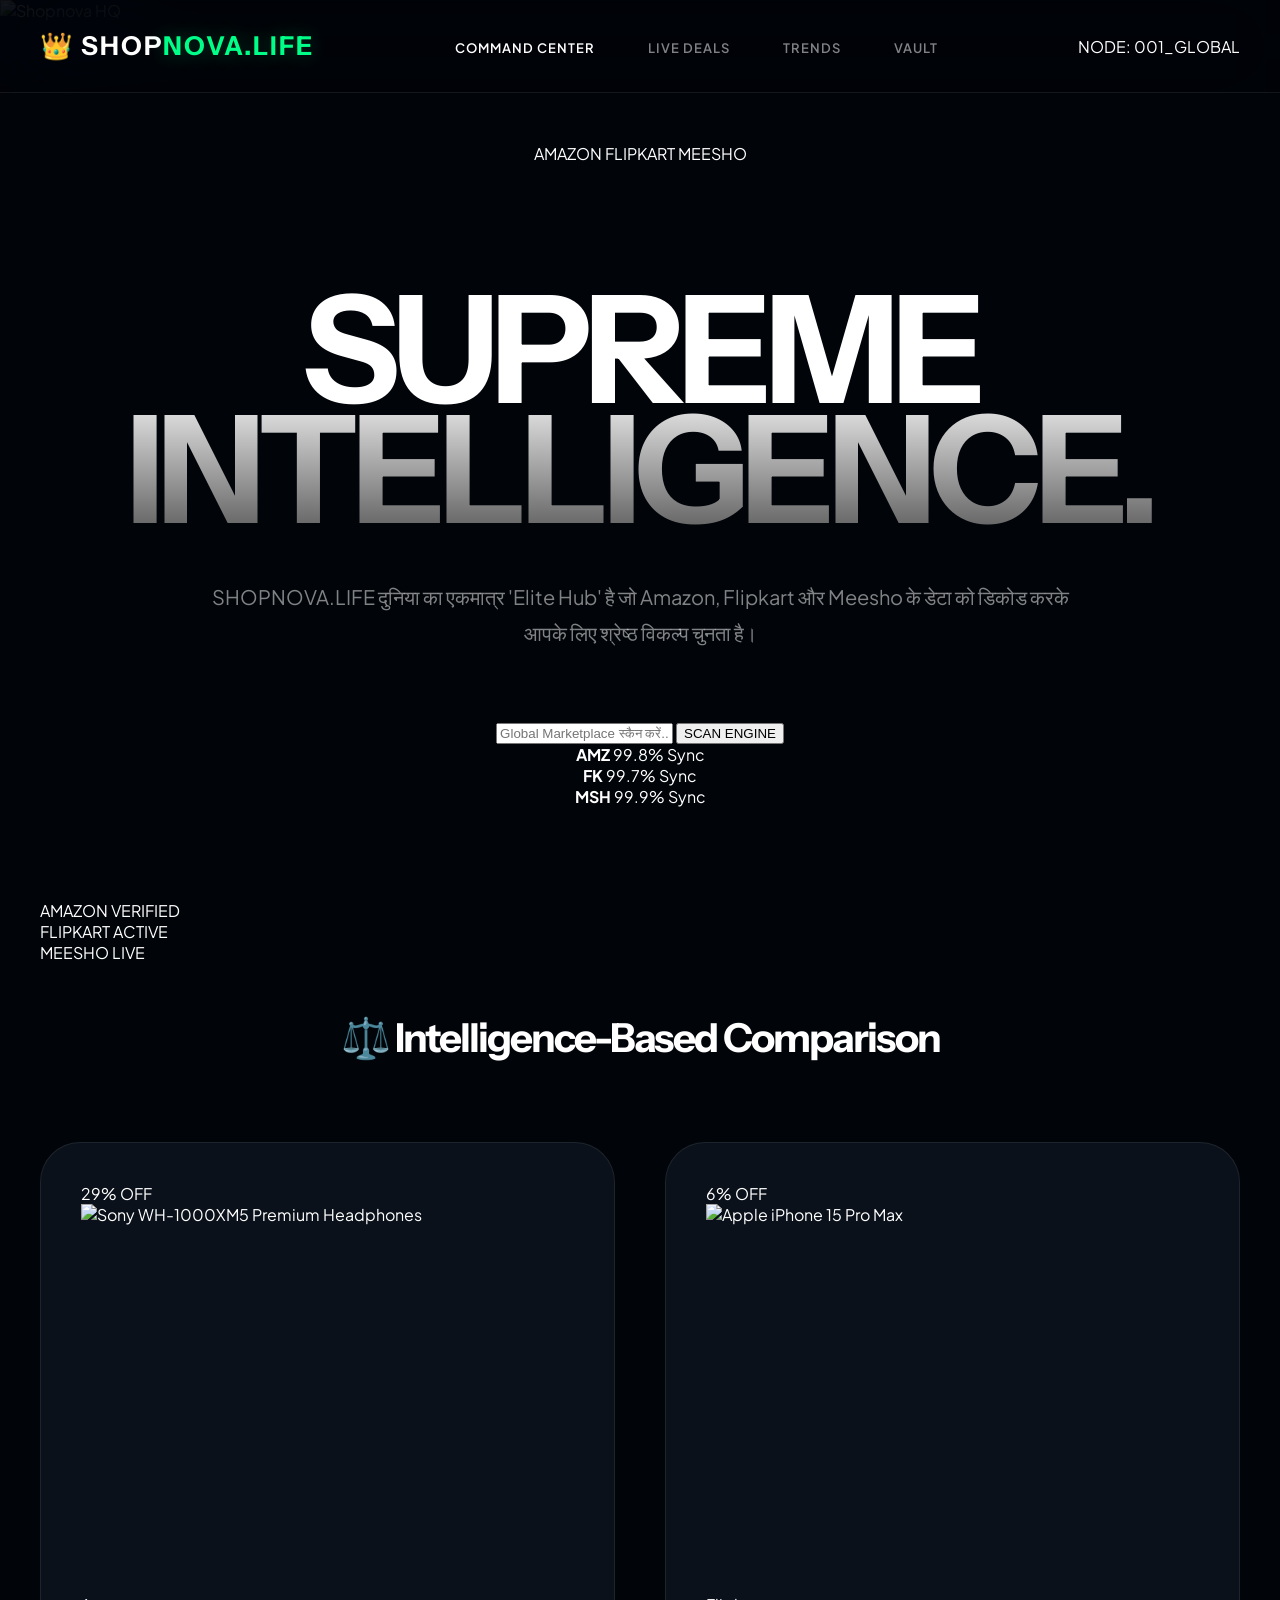
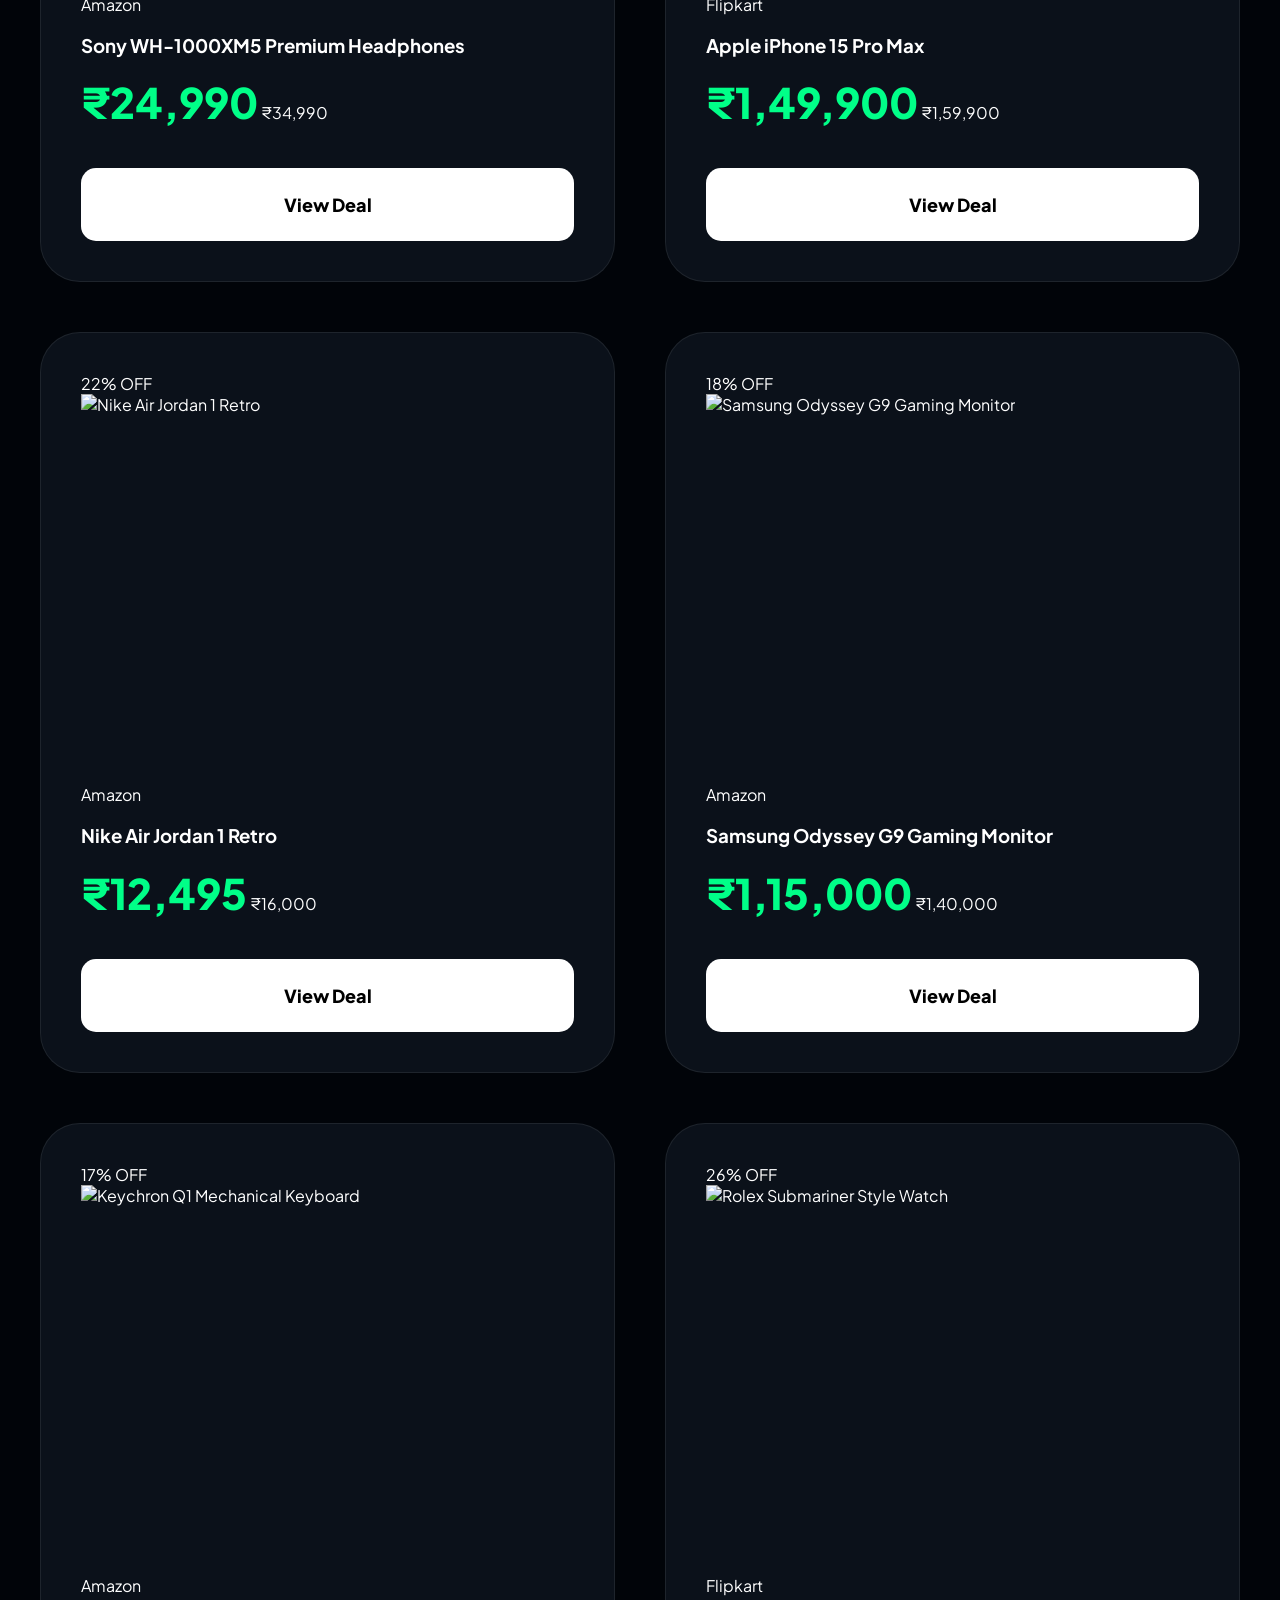
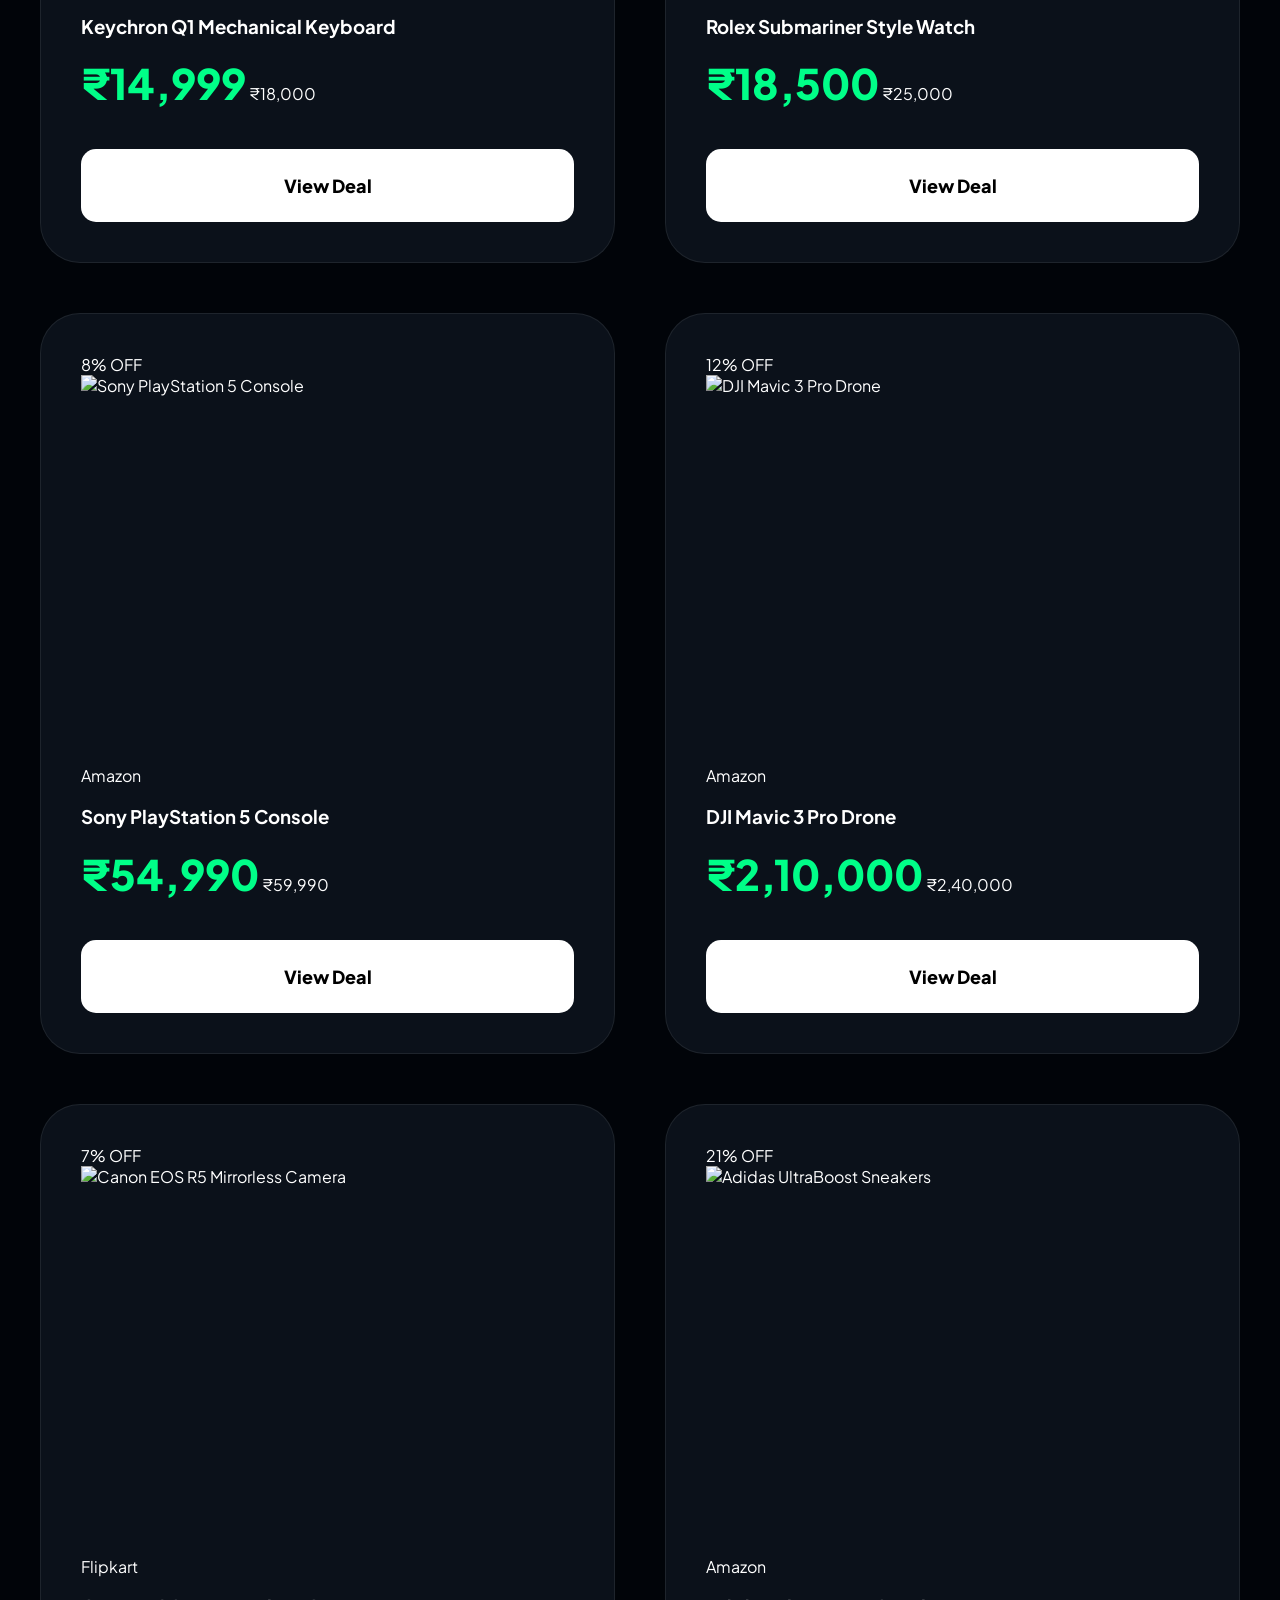
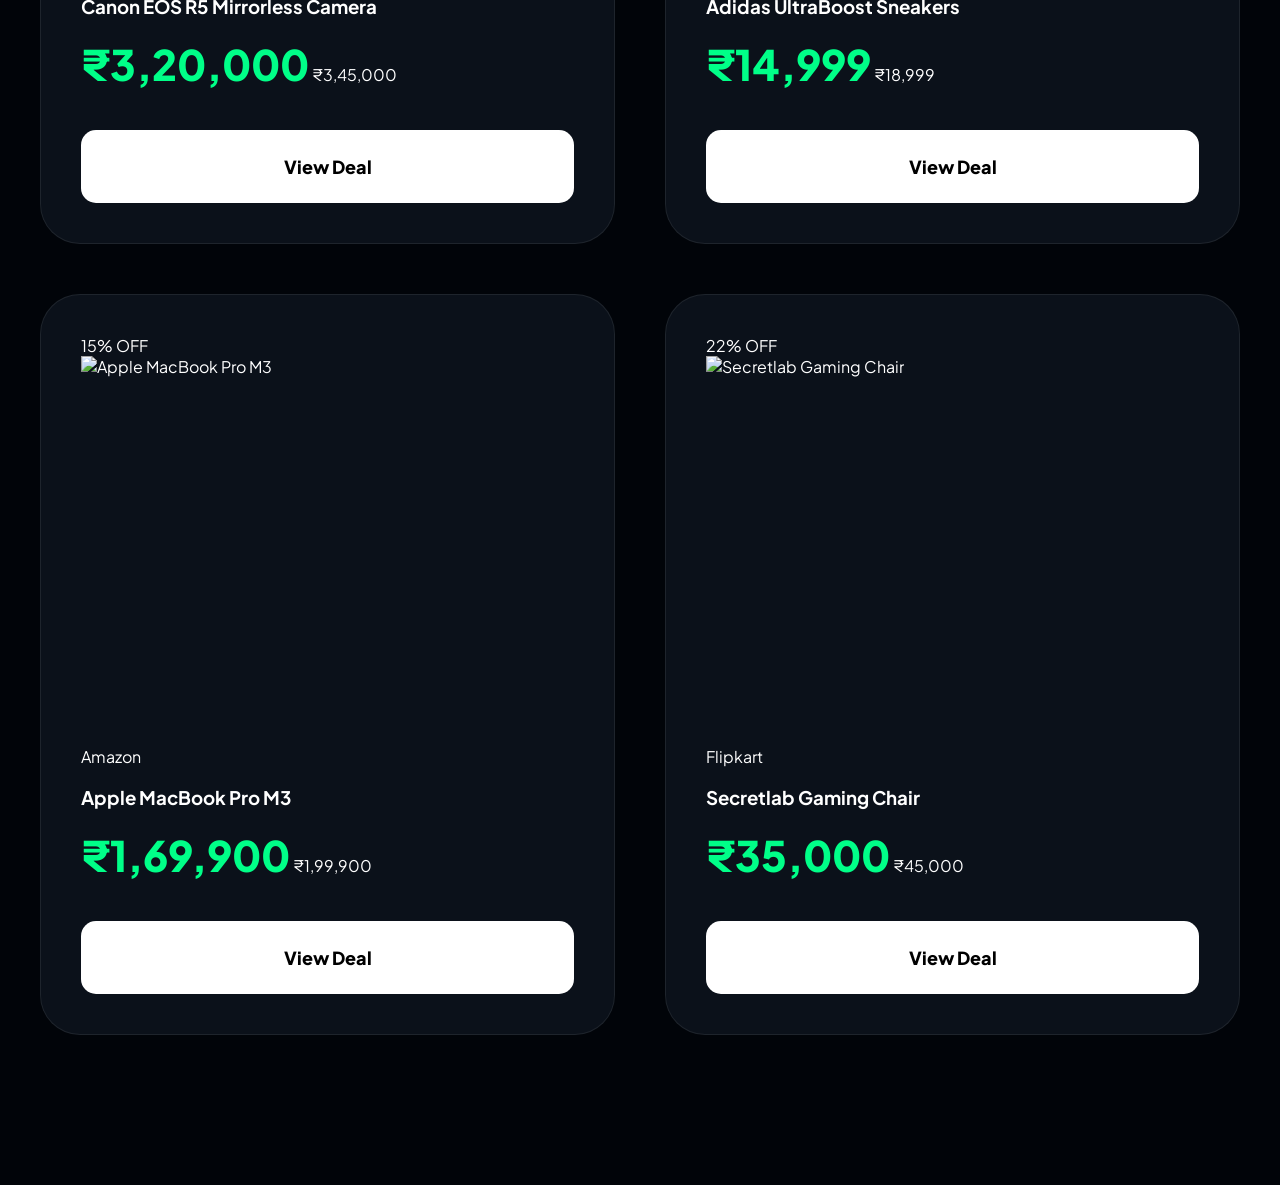
==== commit 69d909e6: "Update index.html <!DOCTYPE html> <html lang="hi"> <head>     <meta charset="UTF-8">     <meta n" ====
--- a/index.html
+++ b/index.html
@@ -8,92 +8,72 @@
 </head>
 <body>
 
-    <!-- 🌌 NEURAL NETWORK BACKGROUND OVERLAY -->
-    <div class="neural-overlay"></div>
+    <!-- 🌌 DATA FLOW OVERLAY -->
+    <div class="data-stream-bg"></div>
 
-    <!-- 💎 SUPREME V7 NAVIGATION (Floating) -->
+    <!-- 💎 SUPREME NAVBAR -->
     <header class="navbar">
         <div class="container nav-wrap">
             <div class="brand-logo">👑 SHOP<span>NOVA.LIFE</span></div>
             <nav class="nav-links">
-                <a href="index.html" class="active">The Citadel</a>
-                <a href="deals.html">Market Intelligence</a>
-                <a href="trending.html">Global Flow</a>
-                <a href="wishlist.html">The Vault</a>
+                <a href="index.html" class="active">Command Center</a>
+                <a href="deals.html">Live Deals</a>
+                <a href="trending.html">Trends</a>
+                <a href="wishlist.html">Vault</a>
             </nav>
             <div class="nav-right">
-                <div class="status-pill"><span class="glow-dot"></span> HUB SECURE</div>
+                <div class="hub-id">NODE: 001_GLOBAL</div>
             </div>
         </div>
     </header>
 
-    <!-- 🏙️ SUPREME HERO (The Skyscraper Core) -->
+    <!-- 🏙️ THE HUB HERO (Skyscraper + 3 Platforms) -->
     <section class="citadel-hero">
         <div class="visual-engine">
-            <!-- आपकी पसंदीदा बिल्डिंग वाली फोटो -->
-            <img src="https://images.unsplash.com/photo-1486406146926-c627a92ad1ab?auto=format&fit=crop&w=1600&q=100" class="core-hq-img" alt="Shopnova Global HQ">
-            <div class="core-depth-mask"></div>
+            <img src="https://images.unsplash.com/photo-1486406146926-c627a92ad1ab?auto=format&fit=crop&w=1600&q=100" class="core-hq-img" alt="Shopnova HQ">
+            <div class="core-mask"></div>
         </div>
         
         <div class="core-content container">
-            <div class="elite-badge">MULTINATIONAL COMMERCE INFRASTRUCTURE</div>
-            <h1 class="core-headline">UNLIMITED <br><span>SUPREMACY.</span></h1>
-            <p class="core-description">SHOPNOVA.LIFE दुनिया का सबसे उन्नत शॉपिंग इंजन है। हम Amazon, Flipkart और Meesho के ग्लोबल डेटा को प्रोसेस करके आपके लिए बेहतरीन डील्स लाते हैं।</p>
+            <div class="platform-nodes">
+                <span class="node amazon">AMAZON</span>
+                <span class="node flipkart">FLIPKART</span>
+                <span class="node meesho">MEESHO</span>
+            </div>
+
+            <h1 class="core-headline">SUPREME <br><span>INTELLIGENCE.</span></h1>
+            <p class="core-description">SHOPNOVA.LIFE दुनिया का एकमात्र 'Elite Hub' है जो Amazon, Flipkart और Meesho के डेटा को डिकोड करके आपके लिए श्रेष्ठ विकल्प चुनता है।</p>
             
-            <div class="neural-search-portal">
+            <div class="neural-search">
                 <input type="text" placeholder="Global Marketplace स्कैन करें...">
-                <button class="portal-trigger">INITIALIZE SCAN</button>
+                <button class="scan-trigger">SCAN ENGINE</button>
+            </div>
+
+            <!-- LIVE METRICS -->
+            <div class="metrics-bar">
+                <div class="metric"><b class="amazon-color">AMZ</b> 99.8% Sync</div>
+                <div class="metric"><b class="flipkart-color">FK</b> 99.7% Sync</div>
+                <div class="metric"><b class="meesho-color">MSH</b> 99.9% Sync</div>
             </div>
         </div>
     </section>
 
-    <!-- 🛒 INTEGRATED MARKETPLACES (AMAZON, FLIPKART, MEESHO CARDS) -->
-    <section class="container gateway-section">
-        <h3 class="gateway-title">SUPPORTED MARKETPLACES</h3>
-        <div class="gateway-grid">
-            
-            <!-- Amazon Card -->
-            <div class="platform-card amazon-card">
-                <div class="p-status"><span class="p-dot"></span> INTEGRATED</div>
-                <h2 class="p-logo">AMAZON</h2>
-                <p>Unlock supreme deals directly from Amazon's global database.</p>
-                <a href="#" class="p-btn">ACCESS DEALS →</a>
-            </div>
-
-            <!-- Flipkart Card -->
-            <div class="platform-card flipkart-card">
-                <div class="p-status"><span class="p-dot"></span> INTEGRATED</div>
-                <h2 class="p-logo">FLIPKART</h2>
-                <p>Scan and compare the best prices from Flipkart's active inventory.</p>
-                <a href="#" class="p-btn">ACCESS DEALS →</a>
-            </div>
-
-            <!-- Meesho Card -->
-            <div class="platform-card meesho-card">
-                <div class="p-status"><span class="p-dot"></span> INTEGRATED</div>
-                <h2 class="p-logo">MEESHO</h2>
-                <p>Discover hidden value and extreme discounts from Meesho.</p>
-                <a href="#" class="p-btn">ACCESS DEALS →</a>
-            </div>
-
+    <!-- 🛍️ INTEGRATED PLATFORMS STRIP -->
+    <section class="platform-strip">
+        <div class="container strip-flex">
+            <div class="p-brand">AMAZON <span>VERIFIED</span></div>
+            <div class="p-brand">FLIPKART <span>ACTIVE</span></div>
+            <div class="p-brand">MEESHO <span>LIVE</span></div>
         </div>
     </section>
 
-    <!-- ⚖️ THE PRODUCT MATRIX -->
+    <!-- ⚖️ PRODUCT MATRIX GRID -->
     <section class="container matrix-container">
         <h2 class="matrix-title">⚖️ Intelligence-Based Comparison</h2>
         <div class="product-grid" id="home-deals-grid">
-            <!-- script.js will auto-inject high-end products here -->
+            <!-- script.js will inject products here -->
         </div>
     </section>
-
-    <!-- FOOTER SUPREME -->
-    <footer class="supreme-footer">
-        <div class="container footer-content">
-            <div class="footer-logo">👑 SHOPNOVA.LIFE</div>
-            <p>The Global Standard in Shopping Intelligence. © 2024</p>
-        </div>
-    </footer>
 
     <script src="script.js"></script>
 </body>
--- a/style.css
+++ b/style.css
@@ -1,26 +1,23 @@
-/* 👑 SHOPNOVA.LIFE SUPREME V7 - THE INFINITY ENGINE */
+/* 👑 SHOPNOVA.LIFE SUPREME V8 - THE PLATFORM MATRIX */
 @import url('https://fonts.googleapis.com/css2?family=Plus+Jakarta+Sans:wght@200;400;600;800&family=Instrument+Sans:wght@400;700&display=swap');
 
 :root {
-    --brand: #00FF88; /* Electric Emerald */
+    --brand: #00FF88; 
+    --amazon: #FF9900;
+    --flipkart: #2874F0;
+    --meesho: #F43397;
     --deep: #010409;
     --card: #0d1117;
     --white: #ffffff;
     --dim: rgba(255, 255, 255, 0.5);
-    --glass: rgba(255, 255, 255, 0.03);
     --border: rgba(255, 255, 255, 0.08);
 }
 
 body {
-    background-color: var(--deep);
-    color: var(--white);
-    margin: 0;
-    font-family: 'Plus Jakarta Sans', sans-serif;
-    overflow-x: hidden;
-    -webkit-font-smoothing: antialiased;
+    background-color: var(--deep); color: var(--white);
+    margin: 0; font-family: 'Plus Jakarta Sans', sans-serif; overflow-x: hidden;
 }
 
-/* 🌀 NEURAL OVERLAY */
 .neural-overlay {
     position: fixed; inset: 0;
     background-image: radial-gradient(circle at 50% 50%, rgba(0, 255, 136, 0.03) 0%, transparent 70%);
@@ -29,7 +26,7 @@
 
 .container { max-width: 1500px; margin: 0 auto; padding: 0 40px; }
 
-/* 💎 SUPREME FLOATING NAVBAR */
+/* 💎 SUPREME NAVBAR */
 .navbar {
     background: rgba(1, 4, 9, 0.7); backdrop-filter: blur(40px);
     padding: 30px 0; position: fixed; width: 100%; top: 0; z-index: 1000;
@@ -62,80 +59,97 @@
     background: radial-gradient(circle at center, transparent 0%, var(--deep) 90%);
 }
 
-.core-content { text-align: center; z-index: 1; }
+.core-content { text-align: center; z-index: 1; margin-top: 50px; }
 .elite-badge { 
     display: inline-block; padding: 10px 30px; background: var(--brand); color: #000;
     font-weight: 800; font-size: 11px; border-radius: 2px; letter-spacing: 4px; margin-bottom: 40px;
-    box-shadow: 0 0 40px rgba(0, 255, 136, 0.2);
 }
 
 .core-headline {
-    font-size: clamp(60px, 14vw, 160px); font-weight: 800; line-height: 0.8;
-    letter-spacing: -9px; margin-bottom: 50px; font-family: 'Instrument Sans', sans-serif;
+    font-size: clamp(60px, 14vw, 150px); font-weight: 800; line-height: 0.8;
+    letter-spacing: -7px; margin-bottom: 50px; font-family: 'Instrument Sans', sans-serif;
 }
 .core-headline span {
     background: linear-gradient(180deg, #fff 0%, #444 100%);
     -webkit-background-clip: text; -webkit-text-fill-color: transparent;
 }
 
-.core-description { font-size: 22px; color: var(--dim); max-width: 950px; margin: 0 auto 70px auto; line-height: 1.8; font-weight: 300; }
+.core-description { font-size: 20px; color: var(--dim); max-width: 900px; margin: 0 auto 70px auto; line-height: 1.8; }
 
-/* 🔎 NEURAL SEARCH PORTAL */
 .neural-search-portal {
     background: rgba(255, 255, 255, 0.04); backdrop-filter: blur(40px);
     padding: 14px; border-radius: 100px; display: flex;
     max-width: 900px; margin: 0 auto; border: 1px solid var(--border);
-    box-shadow: 0 50px 100px rgba(0,0,0,0.8); position: relative;
 }
-.neural-search-portal input { flex: 1; background: none; border: none; padding: 0 45px; font-size: 22px; color: white; outline: none; }
+.neural-search-portal input { flex: 1; background: none; border: none; padding: 0 45px; font-size: 20px; color: white; outline: none; }
 .portal-trigger { 
-    background: var(--brand); color: #000; padding: 24px 65px; 
-    border-radius: 100px; font-weight: 800; cursor: pointer; border: none; 
-    transition: 0.4s cubic-bezier(0.16, 1, 0.3, 1);
+    background: var(--brand); color: #000; padding: 22px 60px; 
+    border-radius: 100px; font-weight: 800; cursor: pointer; border: none; transition: 0.4s;
 }
 .portal-trigger:hover { transform: scale(1.05); box-shadow: 0 0 40px var(--brand); }
 
-.global-metrics-grid { display: flex; justify-content: center; gap: 120px; margin-top: 120px; }
-.metric-card { text-align: left; border-left: 2px solid var(--brand); padding-left: 20px; }
-.metric-card .label { display: block; font-size: 11px; color: #555; letter-spacing: 2px; font-weight: 800; }
-.metric-card .value { display: block; font-size: 36px; font-weight: 800; color: #fff; margin-top: 10px; }
+/* 🛒 PLATFORM CARDS (AMAZON, FLIPKART, MEESHO) */
+.gateway-section { margin-top: -50px; position: relative; z-index: 10; padding-bottom: 100px; }
+.gateway-title { font-size: 14px; letter-spacing: 4px; color: #555; text-align: center; margin-bottom: 40px; }
+.gateway-grid { display: grid; grid-template-columns: repeat(3, 1fr); gap: 30px; }
 
-/* 🏗️ TRUST ARCHITECTURE */
-.trust-architecture { background: #000; padding: 40px 0; border-bottom: 1px solid var(--border); }
-.architecture-flex { display: flex; justify-content: space-between; font-weight: 800; font-size: 12px; color: var(--brand); letter-spacing: 3px; }
+.platform-card {
+    background: rgba(13, 17, 23, 0.8); backdrop-filter: blur(20px);
+    border-radius: 20px; padding: 40px; text-align: left;
+    border: 1px solid var(--border); transition: 0.5s; position: relative; overflow: hidden;
+}
+
+.platform-card::before {
+    content: ''; position: absolute; top: 0; left: 0; width: 100%; height: 4px;
+}
+
+.amazon-card::before { background: var(--amazon); box-shadow: 0 0 20px var(--amazon); }
+.flipkart-card::before { background: var(--flipkart); box-shadow: 0 0 20px var(--flipkart); }
+.meesho-card::before { background: var(--meesho); box-shadow: 0 0 20px var(--meesho); }
+
+.platform-card:hover { transform: translateY(-15px); }
+.amazon-card:hover { border-color: var(--amazon); box-shadow: 0 20px 50px rgba(255, 153, 0, 0.1); }
+.flipkart-card:hover { border-color: var(--flipkart); box-shadow: 0 20px 50px rgba(40, 116, 240, 0.1); }
+.meesho-card:hover { border-color: var(--meesho); box-shadow: 0 20px 50px rgba(244, 51, 151, 0.1); }
+
+.p-status { font-size: 10px; font-weight: 800; letter-spacing: 2px; color: var(--dim); margin-bottom: 20px; display: flex; align-items: center; gap: 8px;}
+.p-dot { width: 6px; height: 6px; background: var(--brand); border-radius: 50%; }
+
+.p-logo { font-size: 32px; font-weight: 900; margin: 0 0 15px 0; letter-spacing: -1px; }
+.amazon-card .p-logo { color: var(--amazon); }
+.flipkart-card .p-logo { color: var(--flipkart); }
+.meesho-card .p-logo { color: var(--meesho); }
+
+.platform-card p { color: var(--dim); font-size: 15px; margin-bottom: 30px; line-height: 1.6; }
+
+.p-btn {
+    text-decoration: none; color: #fff; font-weight: 800; font-size: 12px; letter-spacing: 1px;
+    border: 1px solid var(--border); padding: 12px 25px; border-radius: 100px; transition: 0.3s;
+}
+.amazon-card .p-btn:hover { background: var(--amazon); border-color: var(--amazon); color: #000; }
+.flipkart-card .p-btn:hover { background: var(--flipkart); border-color: var(--flipkart); color: #000; }
+.meesho-card .p-btn:hover { background: var(--meesho); border-color: var(--meesho); color: #000; }
 
 /* ⚖️ SUPREME PRODUCT MATRIX */
-.matrix-title { font-size: 50px; text-align: center; margin: 180px 0 100px 0; letter-spacing: -3px; font-family: 'Instrument Sans', sans-serif; }
-.product-grid { display: grid; grid-template-columns: repeat(auto-fit, minmax(420px, 1fr)); gap: 60px; padding-bottom: 250px; }
+.matrix-title { font-size: 40px; text-align: center; margin: 50px 0 80px 0; letter-spacing: -2px; font-family: 'Instrument Sans', sans-serif; }
+.product-grid { display: grid; grid-template-columns: repeat(auto-fit, minmax(400px, 1fr)); gap: 50px; padding-bottom: 150px; }
 
 .product-card {
-    background: #0b111a; border-radius: 50px; padding: 50px;
-    border: 1px solid var(--border); transition: 0.6s cubic-bezier(0.16, 1, 0.3, 1);
+    background: #0b111a; border-radius: 40px; padding: 40px;
+    border: 1px solid var(--border); transition: 0.5s;
 }
-.product-card:hover {
-    transform: translateY(-30px); border-color: var(--brand);
-    box-shadow: 0 60px 120px rgba(0,255,136,0.1);
-}
-
-.product-img { height: 380px; margin-bottom: 50px; position: relative; }
-.product-img img { width: 100%; height: 100%; object-fit: contain; filter: drop-shadow(0 40px 60px rgba(0,0,0,0.6)); }
-
+.product-card:hover { transform: translateY(-20px); border-color: var(--brand); box-shadow: 0 50px 100px rgba(0,255,136,0.1); }
+.product-img { height: 350px; margin-bottom: 40px; }
+.product-img img { width: 100%; height: 100%; object-fit: contain; }
 .current-price { font-size: 42px; font-weight: 800; color: var(--brand); }
-
 .deal-cta {
-    margin-top: 50px; background: #fff; color: #000; padding: 28px;
-    border-radius: 20px; text-align: center; text-decoration: none;
-    display: block; font-weight: 800; font-size: 20px; transition: 0.4s;
+    margin-top: 40px; background: #fff; color: #000; padding: 25px; border-radius: 15px; text-align: center; text-decoration: none; display: block; font-weight: 800; font-size: 18px; transition: 0.4s;
 }
 .deal-cta:hover { background: var(--brand); }
 
-/* 📱 SUPREME MOBILE OPTIMIZATION */
 @media (max-width: 992px) {
-    .container { padding: 0 30px; }
-    .core-headline { font-size: 90px; letter-spacing: -4px; }
-    .global-metrics-grid { flex-direction: column; gap: 40px; align-items: center; text-align: center; }
-    .metric-card { border-left: none; border-top: 2px solid var(--brand); padding: 20px 0; }
-    .architecture-flex { flex-direction: column; gap: 20px; text-align: center; }
+    .gateway-grid { grid-template-columns: 1fr; }
+    .core-headline { font-size: 80px; }
 }
 
 .supreme-footer { padding: 100px 0; text-align: center; border-top: 1px solid var(--border); color: #444; font-size: 12px; letter-spacing: 2px; text-transform: uppercase; }
